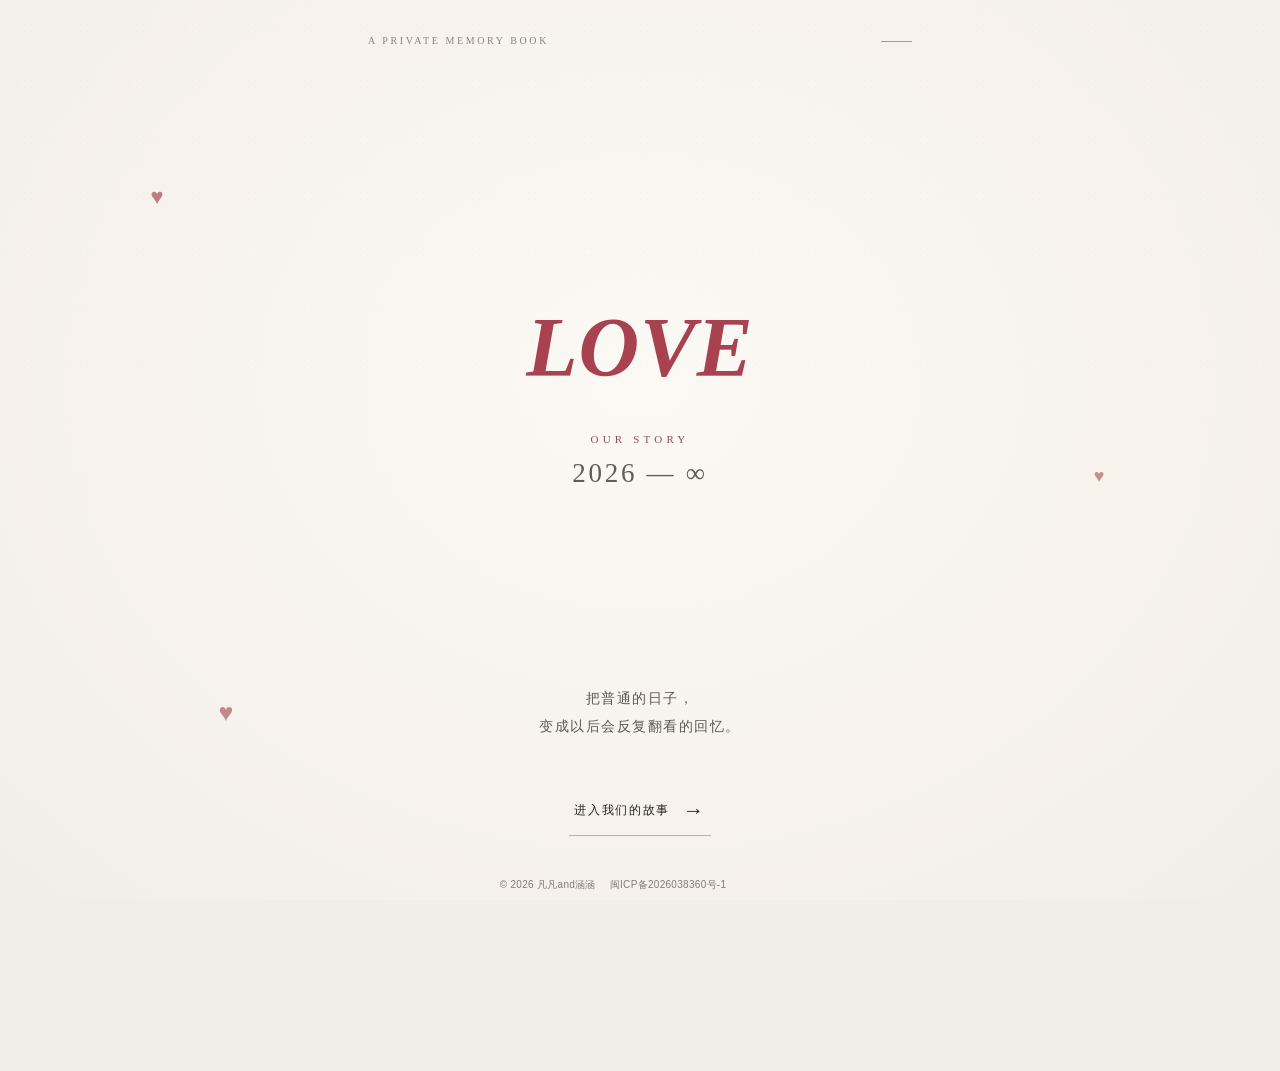
==== public/index.html @ 8b690d20 "fix: keep mobile book ICP footer in document flow" ====
<!doctype html>
<html lang="zh-CN">
<head>
  <!-- Inspired by the MIT-licensed Photo Ring collection: https://github.com/HaichaoLihc/create-photo-flipbook-ui -->
  <meta charset="utf-8">
  <meta name="viewport" content="width=device-width, initial-scale=1, viewport-fit=cover">
  <meta name="theme-color" content="#f1eee8">
  <meta name="description" content="凡凡and涵涵 · 从 2026 延续的照片记忆">
  <title>凡凡and涵涵</title>
  <script>
    try{if(new URLSearchParams(location.search).get('bookPreview')!=='1')document.documentElement.classList.add('story-cover-open')}
    catch{document.documentElement.classList.add('story-cover-open')}
  </script>
  <style>
    :root{
      --paper:#f1eee8;
      --paper-soft:#f8f5ef;
      --ink:#252421;
      --ink-soft:#4b4945;
      --muted:#817d76;
      --line:rgba(56,51,46,.16);
      --rose:#a9626b;
      --rose-deep:#8e4f58;
      --ease:cubic-bezier(.22,.61,.36,1);
      font-family:"PingFang SC","Microsoft YaHei","Noto Sans CJK SC",Arial,sans-serif;
      color:var(--ink);
      background:var(--paper);
      font-synthesis:none;
    }
    *{box-sizing:border-box}
    [hidden]{display:none!important}
    html,body{width:100%;height:100%;margin:0}
    body{overflow:hidden;background:var(--paper)}
    body.book-mode{overflow-x:hidden;overflow-y:auto}
    button{font:inherit;cursor:pointer;-webkit-tap-highlight-color:transparent}
    button:focus-visible,.stage:focus-visible{outline:2px solid var(--rose);outline-offset:3px}
    .site-shell{opacity:1;transition:opacity 500ms var(--ease)}
    .story-cover-open .site-shell{opacity:0;pointer-events:none}
    .intro-cover{position:fixed;inset:0;z-index:150;overflow:auto;overflow-x:hidden;background:radial-gradient(ellipse at 50% 42%,#fbf9f4 0,#f7f3ec 55%,var(--paper) 100%);opacity:0;visibility:hidden;pointer-events:none;transform:translateY(-10px);transition:opacity 500ms var(--ease),transform 500ms var(--ease),visibility 500ms var(--ease)}
    .intro-cover::before{content:"";position:absolute;inset:0;pointer-events:none;opacity:.11;background-image:radial-gradient(#70675d .4px,transparent .6px);background-size:7px 7px;mask-image:linear-gradient(180deg,#0006,transparent 85%)}
    .story-cover-open .intro-cover{opacity:1;visibility:visible;pointer-events:auto;transform:translateY(0)}
    .intro-hearts{position:absolute;inset:0;z-index:0;pointer-events:none}
    .intro-heart{position:absolute;color:#a94e59;font:22px/1 Georgia,"Times New Roman",serif;opacity:.72;animation:introHeartFloat 8s ease-in-out infinite alternate}
    .intro-heart:nth-child(2){font-size:18px;opacity:.6;animation-duration:9.5s;animation-delay:-2s}
    .intro-heart:nth-child(3){font-size:25px;opacity:.65;animation-duration:7.5s;animation-delay:-4s}
    @keyframes introHeartFloat{from{transform:translate3d(0,2px,0) rotate(-5deg)}to{transform:translate3d(3px,-6px,0) rotate(4deg)}}
    .intro-inner{position:relative;z-index:1;display:grid;grid-template-rows:auto minmax(0,1fr) auto;gap:20px;width:min(100%,660px);min-height:100%;margin:auto;padding:max(34px,env(safe-area-inset-top)) clamp(28px,6vw,58px) max(35px,env(safe-area-inset-bottom))}
    .intro-kicker{display:flex;align-items:center;justify-content:space-between;gap:20px;color:#8b847a;font:10px/1.4 Georgia,"Times New Roman",serif;letter-spacing:.26em;white-space:nowrap}
    .intro-kicker::after{content:"";width:31px;height:1px;background:var(--rose);opacity:.72}
    .intro-main{align-self:center;text-align:center;transform:translateY(3vh)}
    .intro-love{margin:0;color:#a84250;font-family:"Segoe Script","Lucida Handwriting","Brush Script MT",cursive;font-size:clamp(56px,11vw,84px);font-style:italic;font-weight:600;letter-spacing:.01em;line-height:1.3;white-space:nowrap}
    .intro-story{margin:29px 0 0;color:var(--rose-deep);font:400 11px/1.5 Georgia,"Times New Roman",serif;letter-spacing:.38em}
    .intro-years{margin:8px 0 0;color:#625d57;font:400 clamp(21px,5vw,27px)/1.4 Georgia,"Times New Roman",serif;letter-spacing:.1em}
    .intro-bottom{display:flex;flex-direction:column;align-items:center;text-align:center}
    .intro-quote{margin:0;color:#5e5953;font-size:clamp(12px,3.2vw,14px);font-weight:400;line-height:2.05;letter-spacing:.11em}
    .intro-enter{display:inline-flex;align-items:center;justify-content:center;gap:13px;min-height:50px;margin-top:clamp(26px,5vh,48px);padding:8px 5px;border:0;border-bottom:1px solid rgba(84,77,70,.38);border-radius:0;background:transparent;color:var(--ink);font-size:12px;font-weight:500;letter-spacing:.14em;transition:color 260ms var(--ease),border-color 260ms var(--ease),opacity 260ms var(--ease)}
    .intro-enter:hover{color:var(--rose-deep);border-color:var(--rose)}
    .intro-enter:active{opacity:.65}
    .intro-enter .arrow{font:21px/1 Georgia,"Times New Roman",serif;transition:transform 260ms var(--ease)}
    .intro-enter:hover .arrow{transform:translateX(4px)}
    .story-cover-open .intro-kicker{animation:introReveal 450ms var(--ease) 80ms both}
    .story-cover-open .intro-love{animation:introReveal 450ms var(--ease) 150ms both}
    .story-cover-open .intro-story{animation:introReveal 450ms var(--ease) 300ms both}
    .story-cover-open .intro-years{animation:introReveal 450ms var(--ease) 450ms both}
    .story-cover-open .intro-quote{animation:introReveal 450ms var(--ease) 600ms both}
    .story-cover-open .intro-enter{animation:introReveal 450ms var(--ease) 750ms both}
    @keyframes introReveal{from{opacity:0;transform:translateY(8px)}to{opacity:1;transform:translateY(0)}}
    .stage{position:fixed;inset:0;overflow:hidden;touch-action:none;cursor:grab;user-select:none;background:radial-gradient(circle at 50% 43%,#faf8f3 0,#f4f1eb 34%,var(--paper) 72%)}
    .stage.dragging{cursor:grabbing}
    .grain{position:absolute;inset:0;pointer-events:none;opacity:.12;background-image:radial-gradient(#56514a .45px,transparent .65px);background-size:7px 7px;mask-image:linear-gradient(#0007,transparent 72%)}
    .orbit-line{position:absolute;left:50%;top:49%;width:min(69vw,940px);height:min(55vh,560px);border:1px solid rgba(105,99,91,.22);border-radius:50%;transform:translate(-50%,-50%);opacity:.72;pointer-events:none;transition:opacity 360ms var(--ease),transform 420ms var(--ease)}
    .orbit-line::after{content:"";position:absolute;inset:10px;border:1px solid rgba(105,99,91,.07);border-radius:inherit}
    .stage[data-view="gallery"] .orbit-line,.stage[data-view="book"] .orbit-line{opacity:0;transform:translate(-50%,-50%) scale(.94)}
    .stage[data-view="atlas"] .orbit-line{width:min(72vw,980px);height:min(49vh,500px);opacity:.46;border-color:rgba(142,79,88,.2);transform:translate(-50%,-50%) perspective(900px) rotateX(58deg) scale(.98)}
    .stage[data-view="atlas"] .orbit-line::before{content:"";position:absolute;inset:18%;border:1px solid rgba(105,99,91,.11);border-radius:inherit}
    .stage[data-view="atlas"] .orbit-line::after{inset:-11%;border-color:rgba(105,99,91,.09)}
    .center{position:absolute;left:50%;top:48.5%;transform:translate(-50%,-50%);text-align:center;pointer-events:none;z-index:2000;min-width:230px}
    .love-mark{display:block;margin:0 0 8px;color:var(--rose);font-family:Georgia,"Times New Roman",serif;font-size:clamp(10px,1vw,13px);font-weight:600;letter-spacing:.29em;line-height:1.2;white-space:nowrap;text-transform:uppercase}
    .love-mark span{font-size:.84em;vertical-align:.08em}
    .year-switch{display:flex;align-items:center;justify-content:center;gap:clamp(4px,1vw,13px);pointer-events:auto}
    .year{border:0;background:transparent;color:var(--ink);font-family:Georgia,"Times New Roman",serif;font-size:clamp(70px,8.2vw,118px);font-weight:400;line-height:.9;letter-spacing:-.065em;padding:3px 7px 7px;text-shadow:0 1px 0 #fff8;transition:color 300ms var(--ease),transform 300ms var(--ease),opacity 300ms var(--ease)}
    .year:hover{color:var(--rose-deep)}
    .year.is-changing{animation:yearShift 360ms var(--ease)}
    .year-arrow{display:grid;place-items:center;width:42px;height:42px;border:0;border-radius:50%;background:transparent;color:#8d8982;font:38px/1 Georgia,"Times New Roman",serif;padding:0 0 5px;transition:color 240ms var(--ease),background 240ms var(--ease),transform 240ms var(--ease)}
    .year-arrow:hover{color:var(--rose-deep);background:rgba(169,98,107,.08);transform:scale(1.05)}
    .center .sub{display:block;margin-top:9px;font-size:10px;font-weight:500;letter-spacing:.14em;color:var(--muted);text-transform:lowercase}
    .card{position:absolute;left:50%;top:50%;width:160px;height:210px;margin:0;visibility:hidden;will-change:transform,opacity;transform-origin:center;backface-visibility:hidden;cursor:zoom-in;transition:opacity 280ms var(--ease)}
    .card-inner{position:relative;display:block;width:100%;height:100%;transform-origin:center;animation:photoFloat var(--float-duration,8s) ease-in-out var(--float-delay,0s) infinite alternate}
    .card-comment-count{position:absolute;right:5px;bottom:5px;border:1px solid #ffffffad;border-radius:99px;padding:4px 7px;background:#fffcf4e8;color:#77565c;font:10px Georgia,serif;letter-spacing:.03em;box-shadow:0 2px 8px #33282018;pointer-events:none}
    .card-inner::before{content:"";position:absolute;inset:3px;background:#fcfaf6;box-shadow:0 10px 30px rgba(49,43,37,.10);transform:translate(3px,-3px) rotate(.8deg)}
    .card img{position:relative;z-index:1;display:block;width:100%;height:100%;object-fit:cover;border:6px solid #fbfaf7;background:#dedbd5;box-shadow:0 9px 25px rgba(48,43,38,.14);pointer-events:none}
    .stage[data-view="book"]{position:relative;inset:auto;height:100dvh;min-height:460px;touch-action:pan-y;cursor:default;background:radial-gradient(ellipse at 50% 48%,#fffdfa 0,#f7f3ed 52%,var(--paper) 100%)}
    .stage[data-view="book"] #cards{display:none}
    .stage[data-view="book"] .center{display:none}
    .book-reader{position:absolute;left:50%;top:53%;z-index:8;display:flex;flex-direction:column;align-items:center;gap:12px;width:min(86vw,960px,calc((100dvh - clamp(290px,36.5vh,330px))*1.52));max-width:calc(100vw - 28px);transform:translate(-50%,-50%);pointer-events:auto}
    .book-object{position:relative;width:100%;aspect-ratio:1.52;perspective:1600px;transform-style:preserve-3d;touch-action:none;cursor:grab;filter:drop-shadow(0 18px 28px rgba(58,48,39,.10))}
    .book-object.dragging{cursor:grabbing}
    .book-object::before{content:"";position:absolute;inset:6px -4px -4px;background:#e9e3d9;border:1px solid #e2dbd1;border-radius:3px;transform:translateY(4px);z-index:-1}
    .book-page{position:absolute;top:0;width:50%;height:100%;display:flex;flex-direction:column;overflow:hidden;background:#fffcf7;border:1px solid #ebe6de;backface-visibility:hidden;-webkit-backface-visibility:hidden}
    .book-page.left{left:0;border-radius:3px 0 0 3px;background:linear-gradient(90deg,#f6f0e7 0,#fffdf8 11%,#fffdf8 87%,#e8e0d6 100%)}
    .book-page.right{right:0;border-radius:0 3px 3px 0;background:linear-gradient(90deg,#e8e0d6 0,#fffdf8 13%,#fffdf8 89%,#f6f0e7 100%)}
    .book-object::after{content:"";position:absolute;left:calc(50% - 2px);top:0;bottom:0;width:4px;z-index:5;background:linear-gradient(90deg,#92887922,#fff9,#665d531c);pointer-events:none}
    .book-photo-frame{display:grid;place-items:center;flex:1;min-height:0;margin:clamp(12px,1.8vw,24px) clamp(11px,1.7vw,24px) clamp(8px,1.2vw,15px);padding:clamp(5px,.7vw,9px);background:#fff;box-shadow:0 5px 18px rgba(50,42,34,.07);overflow:hidden}
    .book-photo-frame img{display:block;width:100%;height:100%;object-fit:contain;background:#ece8e1;pointer-events:none}
    .book-layout-grid{display:grid;flex:1;min-height:0;gap:clamp(4px,.75vw,10px);margin:clamp(12px,1.8vw,24px) clamp(11px,1.7vw,24px) clamp(8px,1.2vw,15px)}
    .book-layout-slot{position:relative;display:grid;place-items:center;min-width:0;min-height:0;overflow:hidden;background:transparent}
    .book-layout-slot img{position:absolute;inset:0;display:block;width:100%;height:100%;object-fit:contain;pointer-events:none}
    .book-layout-grid[data-layout="single"] img{object-fit:contain}
    .book-layout-slot.missing{background:#f7f3ed;color:#a1988f;font-size:clamp(8px,.8vw,11px);text-align:center}
    .book-note{grid-area:var(--note-area);display:flex;flex-direction:column;justify-content:center;align-items:center;min-width:0;overflow:hidden;padding:clamp(12px,2vw,32px);color:#544b47;text-align:center;font-family:"KaiTi","STKaiti","Songti SC",Georgia,serif}
    .book-note::before{content:"♡";display:block;margin-bottom:clamp(5px,.8vw,12px);color:#a88084;font:clamp(11px,1vw,15px) Georgia,serif;opacity:.65}
    .book-note time{display:block;color:#9c8e86;font:clamp(9px,.72vw,11px) Georgia,serif;letter-spacing:.18em}.book-note p{max-width:24em;margin:clamp(8px,1.2vw,17px) 0;overflow-wrap:anywhere;white-space:pre-wrap;font-size:clamp(12px,1.22vw,19px);font-weight:400;letter-spacing:.045em;line-height:1.95}.book-note small{align-self:flex-end;margin-right:clamp(2px,.7vw,9px);color:#895f65;font:clamp(10px,.92vw,14px) "KaiTi","STKaiti","Songti SC",Georgia,serif;letter-spacing:.08em}
    .book-note.inline{flex:none;max-height:27%;padding:3px 17px 7px}.book-note.inline::before{display:none}.book-note.inline p{margin:3px 0;font-size:clamp(9px,.82vw,13px);line-height:1.4}.book-note.inline small{font-size:10px}
    @media(max-width:600px){.book-note{padding:2px 4px}.book-note::before{margin-bottom:2px;font-size:9px}.book-note p{margin:3px 0;font-size:clamp(9px,2.2vw,12px);line-height:1.45}.book-note small,.book-note time{font-size:8px}}
    .book-page-foot{display:flex;align-items:center;justify-content:space-between;gap:8px;padding:0 clamp(11px,1.7vw,24px) clamp(10px,1.3vw,17px);color:#827a70;font-size:clamp(8px,.72vw,10px);letter-spacing:.04em}
    .book-page-foot span:first-child{min-width:0;overflow:hidden;white-space:nowrap;text-overflow:ellipsis}
    .book-page-foot span:last-child{font-family:Georgia,"Times New Roman",serif;letter-spacing:.12em}
    .book-cover{display:flex;flex:1;flex-direction:column;align-items:center;justify-content:center;gap:12px;color:var(--ink-soft);text-align:center}
    .book-cover .heart{color:var(--rose);font-size:18px}
    .book-cover strong{font-family:Georgia,"Songti SC","SimSun",serif;font-size:clamp(18px,2.2vw,31px);font-weight:400;letter-spacing:.08em}
    .book-cover small{color:#958c82;font-family:Georgia,"Times New Roman",serif;font-size:clamp(10px,1vw,13px);letter-spacing:.16em}
    .book-leaf{position:absolute;top:0;left:50%;width:50%;height:100%;z-index:7;transform-style:preserve-3d;pointer-events:none}
    .book-strip{position:absolute;top:0;height:100%;transform-origin:left center;transform-style:preserve-3d;backface-visibility:hidden;will-change:transform}
    .book-strip-face{position:absolute;inset:0;overflow:hidden;background:#fffcf7;backface-visibility:hidden;-webkit-backface-visibility:hidden}
    .book-strip-face.back{transform:rotateY(180deg)}
    .book-strip-face::after{content:"";position:absolute;inset:0;background:#4a382c;opacity:var(--strip-shade,0);pointer-events:none}
    .book-strip-content{position:absolute;top:0;height:100%;display:flex;flex-direction:column;background:#fffcf7}
    .book-object.turn-next .book-page.right::after,.book-object.turn-prev .book-page.left::after{content:"";position:absolute;inset:0;pointer-events:none;opacity:var(--page-shadow,0);background:linear-gradient(90deg,rgba(39,29,22,.26),transparent 55%,rgba(39,29,22,.08))}
    .book-object.edge-next .book-page.right{transform-origin:left center;transform:rotateY(-3deg);box-shadow:5px 7px 15px rgba(60,50,42,.1)}
    .book-object.edge-prev .book-page.left{transform-origin:right center;transform:rotateY(3deg);box-shadow:-5px 7px 15px rgba(60,50,42,.1)}
    .book-page{transition:transform 260ms var(--ease),box-shadow 260ms var(--ease)}
    .book-controls{display:flex;align-items:center;justify-content:center;gap:clamp(20px,3vw,38px);color:#77716a;font:12px/1 Georgia,"Times New Roman",serif;letter-spacing:.12em;white-space:nowrap}
    .book-controls button{display:grid;place-items:center;width:38px;height:38px;border:0;border-radius:50%;background:transparent;color:#6c6760;font:28px/1 Georgia,serif;padding-bottom:3px;transition:background 240ms var(--ease),color 240ms var(--ease)}
    .book-controls button:hover{background:#ffffff9c;color:var(--rose-deep)}
    .book-controls button:disabled{opacity:.35;cursor:default}
    .book-years{display:flex;align-items:center;justify-content:center;gap:27px;margin-top:2px}
    .book-year{min-width:54px;min-height:28px;padding:2px 0;border:0;border-bottom:1px solid transparent;background:transparent;color:#a8a198;font:12px/1 Georgia,"Times New Roman",serif;letter-spacing:.15em;transition:color 260ms var(--ease),border-color 260ms var(--ease)}
    .book-year:hover{color:var(--rose-deep)}
    .book-year[aria-pressed="true"]{color:var(--ink-soft);border-bottom-color:#9b746d}
    .topbar,.bottombar{position:fixed;left:0;right:0;z-index:30;pointer-events:none}
    .topbar>* ,.bottombar>*{pointer-events:auto}
    .topbar{top:0;display:grid;grid-template-columns:minmax(190px,1fr) auto minmax(70px,1fr);align-items:center;gap:16px;padding:18px clamp(20px,3vw,42px);background:linear-gradient(180deg,rgba(241,238,232,.98) 0,rgba(241,238,232,.78) 64%,transparent 100%)}
    .brand{border:0;background:transparent;color:inherit;text-align:left;padding:0;font-family:Georgia,"Songti SC","SimSun",serif;font-size:clamp(20px,2vw,28px);font-weight:400;letter-spacing:.055em;line-height:1;white-space:nowrap;transition:color 260ms var(--ease)}
    .brand:hover{color:var(--rose-deep)}
    .brand .amp{color:var(--rose);font-style:italic;margin:0 .12em}
    .brand small{display:block;margin-top:8px;color:var(--muted);font-family:"PingFang SC","Microsoft YaHei",sans-serif;font-size:9px;font-weight:500;letter-spacing:.32em}
    .tools,.views{display:flex;align-items:center;gap:7px}
    .tools{justify-content:flex-end}
    .views{justify-content:center;gap:2px;padding:3px;border-radius:999px;background:rgba(91,84,77,.075)}
    .views .pill{border:0;background:transparent;box-shadow:none;color:#746e67;height:29px;padding:0 17px}
    .views .pill:hover{border:0;background:rgba(255,255,255,.45);color:var(--ink-soft)}
    .views .pill[aria-pressed="true"]{border:0;background:rgba(255,255,255,.86);color:#45413e;box-shadow:0 1px 4px rgba(58,48,39,.07)}
    .pill{height:34px;border:1px solid rgba(70,65,59,.17);border-radius:999px;background:rgba(255,255,255,.28);color:#69655f;padding:0 15px;font-size:11px;font-weight:500;letter-spacing:.08em;white-space:nowrap;transition:color 260ms var(--ease),background 260ms var(--ease),border-color 260ms var(--ease),transform 260ms var(--ease),box-shadow 260ms var(--ease)}
    .pill:hover{border-color:rgba(70,65,59,.34);color:var(--ink);background:rgba(255,255,255,.5)}
    .pill[aria-pressed="true"],.pill.primary{border-color:#55514d;background:#55514d;color:#faf8f3;box-shadow:0 5px 16px rgba(46,42,38,.11)}
    .pill:active{transform:scale(.97)}
    label.pill{display:inline-flex;align-items:center;justify-content:center;cursor:pointer}
    .bottombar{bottom:0;display:grid;grid-template-columns:minmax(0,1fr) auto auto;align-items:end;gap:clamp(18px,4vw,64px);padding:17px clamp(20px,3vw,42px) 22px;background:linear-gradient(0deg,rgba(241,238,232,.99) 0,rgba(241,238,232,.93) 72%,rgba(241,238,232,0) 100%)}
    .stage[data-view="book"] ~ .topbar .brand{font-size:clamp(18px,1.7vw,23px);letter-spacing:.08em;color:#4f4b46}
    .stage[data-view="book"] ~ .topbar .brand small{display:none}
    .stage[data-view="book"] ~ .bottombar{position:relative;left:auto;right:auto;bottom:auto;z-index:1;min-height:170px;padding-top:54px;padding-bottom:max(42px,env(safe-area-inset-bottom));background:var(--paper)}
    .bottombar::before{content:"";position:absolute;left:clamp(20px,3vw,42px);right:clamp(20px,3vw,42px);top:7px;height:1px;background:linear-gradient(90deg,var(--rose) 0 34px,var(--line) 34px 100%)}
    .meta{display:flex;min-width:0;flex-direction:column;gap:5px;max-width:min(46vw,560px)}
    .eyebrow{font-size:9px;font-weight:600;letter-spacing:.22em;text-transform:uppercase;color:var(--rose-deep)}
    .title{font-family:Georgia,"Songti SC","SimSun",serif;font-size:clamp(18px,2.1vw,28px);font-weight:400;line-height:1.15;white-space:nowrap;overflow:hidden;text-overflow:ellipsis}
    .detail{font-size:11px;letter-spacing:.04em;color:var(--muted);white-space:nowrap;overflow:hidden;text-overflow:ellipsis}
    .story-nav{display:flex;align-items:center;gap:10px;align-self:center;color:var(--muted);font-family:Georgia,"Times New Roman",serif;font-size:11px;letter-spacing:.08em}
    .story-nav button{display:grid;place-items:center;width:30px;height:30px;border:1px solid var(--line);border-radius:50%;background:rgba(255,255,255,.3);color:var(--ink-soft);font:22px/1 Georgia,serif;padding:0 0 3px;transition:all 240ms var(--ease)}
    .story-nav button:hover{border-color:var(--rose);color:var(--rose-deep);background:#fff9}
    .story-nav .neighbor{min-width:28px;color:#aaa59e;text-align:center}
    .story-nav .current{min-width:34px;color:var(--ink);font-size:14px;text-align:center}
    .counter{align-self:center;font-family:Georgia,"Times New Roman",serif;font-size:14px;letter-spacing:.14em;white-space:nowrap;color:var(--ink-soft)}
    .empty{position:absolute;inset:0;z-index:3;display:grid;place-items:center;pointer-events:none}
    .empty-panel{max-width:360px;text-align:center;padding:22px;background:transparent;transform:translateY(112px)}
    .empty-panel h2{display:none;font:400 28px Georgia,"Songti SC",serif}
    .empty-panel p{font-size:13px;line-height:1.8;color:var(--muted)}
    .empty-panel .pill{pointer-events:auto}
    .lightbox{position:fixed;inset:0;z-index:100;display:flex;visibility:hidden;opacity:0;align-items:center;justify-content:center;flex-direction:column;gap:13px;background:rgba(24,23,22,.88);color:#f7f4ee;padding:58px 76px 28px;pointer-events:none;touch-action:pan-y;transition:opacity 340ms var(--ease),visibility 340ms var(--ease)}
    .lightbox.open{visibility:visible;opacity:1;pointer-events:auto}
    .lightbox img{max-width:min(91vw,1500px);max-height:calc(100vh - 150px);object-fit:contain;box-shadow:0 22px 70px rgba(0,0,0,.35);opacity:0;transform:scale(.965);transition:transform 380ms var(--ease),opacity 320ms var(--ease);user-select:none;-webkit-user-drag:none}
    .lightbox.open img{opacity:1;transform:scale(1)}
    .lightbox p{margin:0;max-width:80vw;font-size:11px;letter-spacing:.08em;text-align:center;color:#e2ddd4}
    .comment-open{border:1px solid #fff9;border-radius:999px;padding:8px 15px;background:#fffcf11c;color:#fff;font-size:12px;letter-spacing:.04em;transition:background .2s var(--ease),border-color .2s var(--ease),color .2s var(--ease)}.comment-open:hover{border-color:#fff;background:#fffcf1;color:#654b50}
    .comment-drawer{position:fixed;inset:0;z-index:180;display:flex;justify-content:flex-end;background:#201b1a91;animation:comment-scrim-in .24s var(--ease)}
    .comment-panel{display:flex;flex-direction:column;width:min(430px,100%);height:100%;padding:27px 26px 22px;background:linear-gradient(145deg,#fcf8f3,#f8f2eb);color:#514944;box-shadow:-18px 0 50px #211a1729;animation:comment-panel-in .3s var(--ease)}
    .comment-head{display:flex;align-items:flex-start;justify-content:space-between;gap:12px;padding-bottom:17px;border-bottom:1px solid #d9c9bf99}.comment-head h2{margin:0;color:#56484a;font:400 25px Georgia,"Songti SC",serif;letter-spacing:.06em}.comment-kicker{display:block;margin:9px 0 0;color:#a18e86;font-size:11px;letter-spacing:.08em}.comment-head p{margin:7px 0 0;color:#796e68;font-size:12px}.comment-head button{width:32px;height:32px;border:0;border-radius:50%;background:#f2e9e3;color:#806a68;font-size:23px;line-height:1;transition:background .2s var(--ease),color .2s var(--ease)}.comment-head button:hover{background:#e8d9d3;color:var(--rose-deep)}
    .comment-list{flex:1;min-height:0;overflow:auto;margin:9px 0 14px;padding:0 4px;color:#8b7d76;font-size:13px;line-height:1.8}.comment-item{padding:19px 2px 18px;border-bottom:1px solid #dfd2c99e}.comment-item strong{color:#815a61;font-size:13px;font-weight:600}.comment-item time{float:right;color:#a4978f;font:10px Georgia,serif;letter-spacing:.06em}.comment-item p{margin:10px 0 0;color:#544b47;font-size:13px;line-height:1.85;white-space:pre-wrap;overflow-wrap:anywhere}
    .comment-review-status{display:block;margin-top:8px;color:#987b80;font-size:11px;letter-spacing:.03em}
    .comment-form{display:grid;gap:10px;border-top:1px solid #d9c9bf99;padding-top:17px}.comment-form input,.comment-form textarea{width:100%;border:1px solid #d9cbc2;border-radius:12px;padding:11px 13px;background:#fffcf8;color:#514944;font:13px "PingFang SC","Microsoft YaHei",sans-serif;transition:border-color .2s var(--ease),box-shadow .2s var(--ease),background .2s var(--ease)}.comment-form :is(input,textarea)::placeholder{color:#a69a93}.comment-form :is(input,textarea):focus{outline:none;border-color:#ae858a;box-shadow:0 0 0 3px #a9626b16;background:#fffdfa}.comment-form textarea{min-height:92px;resize:vertical}.comment-form button{justify-self:end;border:1px solid #965462;border-radius:999px;background:#965462;color:#fff;padding:10px 22px;transition:background .2s var(--ease),border-color .2s var(--ease),transform .2s var(--ease)}.comment-form button:not(:disabled):hover{background:#7f4652;border-color:#7f4652;transform:translateY(-1px)}.comment-form button:disabled{opacity:.55}.comment-message{min-height:17px;color:#965462;font-size:11px}
    @keyframes comment-scrim-in{from{opacity:0}to{opacity:1}}@keyframes comment-panel-in{from{opacity:.5;transform:translateX(16px)}to{opacity:1;transform:translateX(0)}}
    @media(max-width:600px){.comment-drawer{align-items:flex-end}.comment-panel{width:100%;height:min(82dvh,760px);border-radius:22px 22px 0 0;padding:20px 18px max(18px,env(safe-area-inset-bottom));animation-name:comment-sheet-in}.comment-head h2{font-size:22px}.comment-list{margin-block:7px 10px}.comment-form textarea{min-height:76px}@keyframes comment-sheet-in{from{opacity:.5;transform:translateY(18px)}to{opacity:1;transform:translateY(0)}}}
    @media(prefers-reduced-motion:reduce){.comment-drawer,.comment-panel{animation:none!important}.comment-open,.comment-head button,.comment-form button{transition:none!important}}
    .close,.lightbox-nav{position:absolute;display:grid;place-items:center;border:1px solid rgba(255,255,255,.3);border-radius:50%;background:rgba(37,36,33,.48);color:#fff;transition:background 240ms var(--ease),color 240ms var(--ease),transform 240ms var(--ease)}
    .close{right:24px;top:20px;width:40px;height:40px;font-size:21px}
    .lightbox-nav{top:50%;width:50px;height:50px;transform:translateY(-50%);font:34px/1 Georgia,serif;padding-bottom:5px}
    .lightbox-nav:hover,.close:hover{background:#f5f1e9;color:#292724}
    .lightbox-nav.prev{left:20px}.lightbox-nav.next{right:20px}
    .delete-photo{border:1px solid #ffffff66;border-radius:999px;padding:9px 18px;background:transparent;color:#fff;font-size:12px}
    .delete-photo:hover{background:#fff;color:#292724}
    .file-input{position:absolute;width:1px;height:1px;padding:0;border:0;opacity:0;clip-path:inset(50%);overflow:hidden}
    .import-status{position:fixed;left:50%;bottom:96px;z-index:40;transform:translateX(-50%);max-width:calc(100vw - 30px);padding:10px 17px;border-radius:20px;background:#4d4945;color:#f8f5ef;font-size:12px;text-align:center;box-shadow:0 8px 25px #0002}
    .import-status button{margin-left:12px;border:0;border-bottom:1px solid currentColor;background:transparent;color:#fff;padding:2px 0}
    @keyframes photoFloat{0%{transform:translate3d(0,-2px,0) rotate(-.45deg)}50%{transform:translate3d(0,1px,0) rotate(.15deg)}100%{transform:translate3d(0,3px,0) rotate(.55deg)}}
    @keyframes yearShift{0%{opacity:1;transform:translateY(0)}45%{opacity:.15;transform:translateY(-7px)}46%{transform:translateY(7px)}100%{opacity:1;transform:translateY(0)}}
    @media(max-width:760px){
      .topbar{grid-template-columns:1fr auto;align-items:start;gap:10px 12px;padding:14px 14px 0;background:linear-gradient(180deg,rgba(241,238,232,.99) 0,rgba(241,238,232,.86) 74%,transparent 100%)}
      .brand{font-size:19px;padding:2px 0 0 2px}.brand small{margin-top:6px;font-size:8px}
      .tools{grid-column:2;grid-row:1}.tools .pill{height:31px;padding:0 11px}
      .views{grid-column:1/-1;width:100%;overflow:hidden}
      .views .pill{min-width:0;flex:1;height:32px;padding:0 7px;font-size:10px}
      .center{top:49%;min-width:210px}.love-mark{font-size:9px;letter-spacing:.24em;margin-bottom:7px}.year{font-size:clamp(58px,17vw,73px)}.year-arrow{width:37px;height:37px;font-size:34px}.center .sub{margin-top:7px;font-size:9px}
      .orbit-line{top:50%;width:68vw;height:49vh;max-height:430px}
      .card{width:118px;height:155px}.card img{border-width:5px}
      .bottombar{grid-template-columns:minmax(0,1fr) auto;gap:8px 12px;padding:15px 15px max(15px,env(safe-area-inset-bottom));background:linear-gradient(0deg,rgba(241,238,232,.995) 0,rgba(241,238,232,.95) 78%,rgba(241,238,232,0) 100%)}
      .bottombar::before{left:15px;right:15px;top:5px}
      .meta{max-width:100%;gap:4px}.eyebrow{font-size:8px}.title{font-size:17px}.detail{font-size:10px}
      .story-nav{grid-column:1/-1;grid-row:2;justify-content:center;gap:8px;margin-top:2px}.story-nav button{width:27px;height:27px}.story-nav .current{font-size:13px}
      .counter{grid-column:2;grid-row:1;font-size:12px}
      .lightbox{padding:58px 12px 28px}.lightbox img{max-width:96vw;max-height:calc(100vh - 145px)}
      .lightbox-nav{top:auto;bottom:60px;width:43px;height:43px;background:rgba(37,36,33,.76)}.lightbox-nav.prev{left:18px}.lightbox-nav.next{right:18px}
      .close{right:16px;top:max(16px,env(safe-area-inset-top))}
      .import-status{bottom:126px}
      .book-reader{top:54%;width:calc(100vw - 20px);max-width:calc(100vw - 20px);gap:10px}
      .book-object{aspect-ratio:1.31}
      .book-photo-frame{margin:10px 8px 7px;padding:4px}
      .book-page-foot{padding:0 9px 9px}
      .book-controls{gap:20px;font-size:11px}
      .book-years{gap:22px}
    }
    @media(max-width:359px){.topbar{padding-left:10px;padding-right:10px}.brand{font-size:17px}.views .pill{font-size:9px;padding:0 4px}.card{width:108px;height:142px}.center{top:50%}.orbit-line{width:66vw}.title{font-size:15px}.detail{max-width:210px}}
    @media(max-width:430px){.intro-inner{padding-left:24px;padding-right:24px}.intro-love{font-size:clamp(58px,15vw,72px)}.intro-main{transform:translateY(2vh)}}
    @media(max-height:590px){.intro-inner{gap:10px;padding-top:max(19px,env(safe-area-inset-top));padding-bottom:max(19px,env(safe-area-inset-bottom))}.intro-main{transform:none}.intro-story{margin-top:17px}.intro-enter{margin-top:15px}}
    @media(min-width:761px) and (max-width:980px){.topbar{grid-template-columns:minmax(170px,1fr) auto}.tools{display:none}.card{width:145px;height:190px}}
    @media(max-height:640px){.topbar{padding-top:9px}.brand small{display:none}.center{top:48%}.bottombar{padding-bottom:10px}.story-nav{display:none}.orbit-line{height:48vh}.card{width:108px;height:142px}.book-reader{top:55.5%;width:min(calc(100vw - 22px),calc((100dvh - 290px)*1.52))}}
    @media(max-width:760px) and (max-height:640px){.book-reader{top:57.5%}}
    @media(min-width:761px){.stage[data-view="book"] .book-reader{width:min(105.3vw,1176px,calc((100dvh - clamp(290px,36.5vh,330px))*1.862));transform:translate(-50%,calc(-50% + 10px))}}
    .music-control{position:fixed;right:clamp(16px,3vw,38px);bottom:max(18px,env(safe-area-inset-bottom));z-index:160;font-family:"PingFang SC","Microsoft YaHei",sans-serif;color:#4d4140}
    .music-toggle{display:flex;align-items:center;justify-content:center;width:43px;height:43px;margin-left:auto;border:1px solid #9d697254;border-radius:50%;background:#fffcf8e8;color:#8e4f58;font-size:22px;box-shadow:0 8px 24px #3c29221c;backdrop-filter:blur(12px);cursor:pointer}
    .music-toggle:hover{background:#fff7f4}
    .music-hint{display:none;position:absolute;right:51px;top:10px;white-space:nowrap;color:#8e4f58;font-size:11px}
    .music-control.waiting .music-hint{display:block}
    .music-panel{position:absolute;right:0;bottom:calc(100% + 11px);width:min(284px,calc(100vw - 32px));padding:17px;border:1px solid #9d697238;border-radius:17px;background:#fffcf8f2;box-shadow:0 15px 44px #3023212a;backdrop-filter:blur(16px)}
    .music-panel strong{display:block;overflow:hidden;font:400 17px Georgia,"Songti SC",serif;white-space:nowrap;text-overflow:ellipsis}
    .music-panel small{display:block;margin-top:4px;color:#857a72;font-size:11px}
    .music-panel .music-status{margin:7px 0 13px;color:#9a5a64;font-size:11px}
    .music-panel .music-actions{display:flex;align-items:center;gap:10px;margin-bottom:8px}
    .music-panel button{min-width:48px;min-height:32px;border:1px solid #a36b74;border-radius:9px;background:#99515d;color:white;font-size:11px;cursor:pointer}
    .music-panel input{width:100%;accent-color:#99515d}
    .music-panel .music-clock{color:#817a73;font-size:10px;white-space:nowrap}
    .music-panel label{display:flex;align-items:center;gap:9px;margin-top:8px;color:#817a73;font-size:11px}
    .music-panel label input{flex:1}
    .story-cover-open .music-control{top:max(18px,env(safe-area-inset-top));bottom:auto}
    .story-cover-open .music-panel{top:calc(100% + 11px);bottom:auto}
    @media(max-width:600px){.music-control{right:15px;bottom:max(14px,env(safe-area-inset-bottom))}.music-panel{position:fixed;left:0;right:0;bottom:0;width:100%;padding:22px 22px max(25px,env(safe-area-inset-bottom));border-radius:21px 21px 0 0}.story-cover-open .music-panel{top:auto;bottom:0}}
    /* One shared registration footer, outside the cover's inert site shell. */
    :root{--site-footer-space:44px}
    .site-footer{position:fixed;left:15px;right:78px;bottom:max(7px,env(safe-area-inset-bottom));z-index:155;display:flex;flex-wrap:wrap;justify-content:center;align-items:center;gap:3px 14px;color:var(--muted);font-size:10px;line-height:1.6;letter-spacing:.03em;text-align:center;pointer-events:none}
    .site-footer span,.site-footer a{max-width:100%;overflow-wrap:anywhere}
    .site-footer a{color:inherit;text-decoration:none;pointer-events:auto;transition:color .2s ease}
    .site-footer a:hover,.site-footer a:focus-visible{color:var(--rose-deep);text-decoration:underline;text-underline-offset:3px}
    body:not(.book-mode) .bottombar{bottom:var(--site-footer-space)}
    .intro-inner{padding-bottom:max(64px,env(safe-area-inset-bottom))}
    .lightbox-open .site-footer{visibility:hidden}
    @media(min-width:761px){.site-footer{left:42px;right:96px}}
    @media(max-width:760px){
      html:not(.story-cover-open) body.book-mode .site-footer{position:static;inset:auto;z-index:auto;padding:18px 78px max(26px,calc(env(safe-area-inset-bottom) + 16px)) 15px}
    }
    @media(prefers-reduced-motion:reduce){.card{will-change:auto}.card-inner{animation:none!important}*{scroll-behavior:auto!important;transition-duration:.01ms!important;animation-duration:.01ms!important;animation-iteration-count:1!important}}
  </style>
</head>
<body class="book-mode">
  <section class="intro-cover" id="intro-cover" role="dialog" aria-modal="true" aria-labelledby="intro-title">
    <div class="intro-hearts" aria-hidden="true"><span class="intro-heart">♥</span><span class="intro-heart">♥</span><span class="intro-heart">♥</span></div>
    <div class="intro-inner">
      <div class="intro-kicker">A PRIVATE MEMORY BOOK</div>
      <div class="intro-main">
        <h1 class="intro-love" id="intro-title">LOVE</h1>
        <p class="intro-story">OUR STORY</p>
        <p class="intro-years">2026 — ∞</p>
      </div>
      <div class="intro-bottom">
        <p class="intro-quote">把普通的日子，<br>变成以后会反复翻看的回忆。</p>
        <button class="intro-enter" id="enter-story" type="button"><span>进入我们的故事</span><span class="arrow" aria-hidden="true">→</span></button>
      </div>
    </div>
  </section>
  <div class="site-shell" id="site-shell">
  <main class="stage" id="stage" data-view="book" tabindex="0" aria-label="凡凡和涵涵的照片，可用鼠标滚轮、拖动或方向键浏览">
    <div class="grain"></div><div class="orbit-line"></div>
    <div class="center"><span class="love-mark" aria-label="Our Story"><span aria-hidden="true">♥</span> OUR STORY <span aria-hidden="true">♥</span></span><div class="year-switch" role="group" aria-label="切换年份"><button class="year-arrow" id="prev-year" type="button" aria-label="切换年份">‹</button><button class="year" id="year" type="button" aria-label="当前 2026 年，点击切换到 2027 年">2026</button><button class="year-arrow" id="next-year" type="button" aria-label="切换年份">›</button></div><span class="sub" id="year-sub">正在载入照片</span></div>
    <div id="cards" role="list" aria-label="照片"></div>
    <section class="book-reader" id="book-reader" aria-label="书本照片浏览" hidden><div class="book-object" id="book-object"><div class="book-page left" id="book-left"></div><div class="book-page right" id="book-right"></div><div class="book-leaf" id="book-leaf" aria-hidden="true" hidden></div></div><div class="book-controls" id="book-controls"><button id="book-prev" type="button" aria-label="向前翻一页">‹</button><span id="book-count" aria-live="polite">00 / 00</span><button id="book-next" type="button" aria-label="向后翻一页">›</button></div><div class="book-years" role="group" aria-label="切换年份"><button class="book-year" type="button" data-year="2026" aria-pressed="true">2026</button><button class="book-year" type="button" data-year="2027" aria-pressed="false">2027</button></div></section>
    <div class="empty" id="empty"><div class="empty-panel"><h2>让照片围成一圈</h2><p id="empty-message">正在载入照片…</p></div></div>
  </main>
  <header class="topbar"><button class="brand" id="open-cover" type="button" aria-label="凡凡和涵涵，重新进入纪念册封面">凡凡 <span class="amp">&amp;</span> 涵涵<small>2026 — ∞</small></button><nav class="views" aria-label="照片布局"><button class="pill" data-view="book" aria-pressed="true">书本</button><button class="pill" data-view="atlas" aria-pressed="false">图集</button><button class="pill" data-view="flat" aria-pressed="false">平面</button></nav><div class="tools"><button class="pill" id="restore-photos" type="button" hidden>恢复照片</button></div></header>
  <footer class="bottombar"><div class="meta"><span class="eyebrow">MOMENT / 照片</span><span class="title" id="photo-title">和宝宝的记忆</span><span class="detail" id="photo-detail">2026 · 和宝宝的记忆</span></div><div class="story-nav" aria-label="照片切换"><button id="moment-prev" type="button" aria-label="上一张照片">‹</button><span class="neighbor" id="moment-prev-label">—</span><span class="current" id="moment-current-label">00</span><span class="neighbor" id="moment-next-label">—</span><button id="moment-next" type="button" aria-label="下一张照片">›</button></div><span class="counter" id="counter">00 / 00</span></footer>
  <input class="file-input" id="files" type="file" accept="image/*,.jpg,.jpeg,.png,.webp,.gif,.bmp,.avif,.heic,.heif" multiple><input class="file-input" id="folder" type="file" accept="image/*,.heic,.heif" multiple webkitdirectory>
  <div class="import-status" id="import-status" role="status" aria-live="polite" hidden><span id="status-text"></span><button id="undo-delete" type="button" hidden>撤销</button></div>
  <div class="lightbox" id="lightbox" role="dialog" aria-modal="true" aria-hidden="true" aria-label="照片预览"><button class="close" id="close" type="button" aria-label="关闭预览">×</button><button class="lightbox-nav prev" id="lightbox-prev" type="button" aria-label="上一张照片">‹</button><img id="large" alt="" draggable="false"><button class="lightbox-nav next" id="lightbox-next" type="button" aria-label="下一张照片">›</button><p id="large-title" aria-live="polite"></p><button class="comment-open" id="comment-open" type="button">💬 0</button><button class="delete-photo" id="delete-photo" type="button" hidden>从年轮移除</button></div>
  <aside class="comment-drawer" id="comment-drawer" role="dialog" aria-modal="true" aria-label="照片留言" hidden><div class="comment-panel"><div class="comment-head"><div><h2>照片留言</h2><span class="comment-kicker">给这一刻留下一句话</span><p id="comment-photo-title"></p></div><button id="comment-close" type="button" aria-label="关闭留言">×</button></div><div class="comment-list" id="comment-list" aria-live="polite"></div><button id="comment-more" type="button" hidden>查看更多留言</button><form class="comment-form" id="comment-form"><input id="comment-nickname" maxlength="20" placeholder="昵称（选填）" aria-label="昵称"><textarea id="comment-content" maxlength="300" placeholder="把这一刻的感受写下来……" aria-label="留言内容" required></textarea><span class="comment-message" id="comment-message" role="status"></span><button id="comment-submit" type="submit">留下这句话</button></form></div></aside>
  </div>
  <footer class="site-footer" aria-label="网站备案信息">
    <span>© 2026 凡凡and涵涵</span>
    <a href="https://beian.miit.gov.cn/" target="_blank" rel="noopener noreferrer">闽ICP备2026038360号-1</a>
  </footer>
  <audio id="global-music-audio" preload="none"></audio>
  <div class="music-control" id="music-control" hidden>
    <span class="music-hint" id="music-hint">点击开启音乐</span>
    <button class="music-toggle" id="music-toggle" type="button" aria-label="展开背景音乐控制" aria-expanded="false" aria-controls="music-panel">♫</button>
    <div class="music-panel" id="music-panel" hidden>
      <strong id="music-title"></strong><small id="music-artist"></small><p class="music-status" id="music-status" role="status"></p>
      <div class="music-actions"><button id="music-play" type="button">播放</button><span class="music-clock" id="music-clock">00:00 / 00:00</span></div>
      <input id="music-progress" type="range" min="0" max="0" step="1" value="0" aria-label="音乐播放进度">
      <label for="music-volume">音量 <input id="music-volume" type="range" min="0" max="100" step="1" value="30" aria-label="音乐音量"></label>
    </div>
  </div>
  <script src="book-layouts.js?v=note-stack-20260926"></script>
  <script src="/music-player.js?v=2"></script>
  <script>
  (()=>{
    const $=s=>document.querySelector(s), stage=$('#stage'), list=$('#cards'), empty=$('#empty');
    const introCover=$('#intro-cover'),siteShell=$('#site-shell'),enterStoryButton=$('#enter-story'),openCoverButton=$('#open-cover');
    const coverOpen=document.documentElement.classList.contains('story-cover-open');
    function placeIntroHearts(){const zones=[[[9,19],[16,25]],[[78,89],[42,56]],[[8,18],[70,80]]];document.querySelectorAll('.intro-heart').forEach((heart,i)=>{const [[minX,maxX],[minY,maxY]]=zones[i];heart.style.left=`${minX+Math.random()*(maxX-minX)}%`;heart.style.top=`${minY+Math.random()*(maxY-minY)}%`})}
    placeIntroHearts();
    siteShell.inert=coverOpen;introCover.inert=!coverOpen;introCover.setAttribute('aria-hidden',String(!coverOpen));
    function showCover(){
      if(document.documentElement.classList.contains('story-cover-open'))return;
      placeIntroHearts();
      siteShell.inert=true;
      introCover.inert=false;introCover.setAttribute('aria-hidden','false');
      document.documentElement.classList.add('story-cover-open');
      setTimeout(()=>{if(document.documentElement.classList.contains('story-cover-open'))enterStoryButton.focus({preventScroll:true})},520);
    }
    function enterStory(){
      if(!document.documentElement.classList.contains('story-cover-open'))return;
      siteShell.inert=false;introCover.inert=true;introCover.setAttribute('aria-hidden','true');
      document.documentElement.classList.remove('story-cover-open');
      openCoverButton.focus({preventScroll:true});
    }
    openCoverButton.addEventListener('click',showCover);
    enterStoryButton.addEventListener('click',enterStory);
    const bookReader=$('#book-reader'),bookObject=$('#book-object'),bookLeaf=$('#book-leaf');
    const wrap=(n,len)=>((n%len)+len)%len, clamp=(n,a,b)=>Math.max(a,Math.min(b,n));
    function previewSource(photo){return photo.thumb||(photo.builtin?`/api/thumbnails/${photo.key}`:photo.src)}
    function loadPreview(img,photo){
      const preview=previewSource(photo);
      if(preview!==photo.src)img.dataset.fallbackSrc=photo.src;
      img.src=preview;
    }
    function fallbackPreview(event){
      const img=event.target;
      if(!(img instanceof HTMLImageElement)||!img.dataset.fallbackSrc)return;
      const original=img.dataset.fallbackSrc;
      delete img.dataset.fallbackSrc;
      img.src=original;
    }
    list.addEventListener('error',fallbackPreview,true);
    bookObject.addEventListener('error',fallbackPreview,true);
    const seedPhotos=[
      {title:'和宝宝的记忆 · 01',year:'2026',src:'photos/photo-01.jpg',path:'和宝宝的记忆',key:'seed-01',builtin:true},
      {title:'和宝宝的记忆 · 02',year:'2026',src:'photos/photo-02.jpg',path:'和宝宝的记忆',key:'seed-02',builtin:true},
      {title:'和宝宝的记忆 · 03',year:'2026',src:'photos/photo-03.jpg',path:'和宝宝的记忆',key:'seed-03',builtin:true},
      {title:'和宝宝的记忆 · 04',year:'2026',src:'photos/photo-04.jpg',path:'和宝宝的记忆',key:'seed-04',builtin:true},
      {title:'和宝宝的记忆 · 05',year:'2026',src:'photos/photo-05.jpg',path:'和宝宝的记忆',key:'seed-05',builtin:true},
      {title:'和宝宝的记忆 · 06',year:'2026',src:'photos/photo-06.jpg',path:'和宝宝的记忆',key:'seed-06',builtin:true},
      {title:'和宝宝的记忆 · 07',year:'2026',src:'photos/photo-07.jpg',path:'和宝宝的记忆',key:'seed-07',builtin:true},
      {title:'和宝宝的记忆 · 08',year:'2026',src:'photos/photo-08.jpg',path:'和宝宝的记忆',key:'seed-08',builtin:true},
      {title:'和宝宝的记忆 · 09',year:'2026',src:'photos/photo-09.jpg',path:'和宝宝的记忆',key:'seed-09',builtin:true},
      {title:'和宝宝的记忆 · 10',year:'2026',src:'photos/photo-10.jpg',path:'和宝宝的记忆',key:'seed-10',builtin:true},
      {title:'和宝宝的记忆 · 11',year:'2026',src:'photos/photo-11.jpg',path:'和宝宝的记忆',key:'seed-11',builtin:true},
      {title:'和宝宝的记忆 · 12',year:'2026',src:'photos/photo-12.jpg',path:'和宝宝的记忆',key:'seed-12',builtin:true},
      {title:'和宝宝的记忆 · 13',year:'2026',src:'photos/photo-13.jpg',path:'和宝宝的记忆',key:'seed-13',builtin:true},
      {title:'和宝宝的记忆 · 14',year:'2026',src:'photos/photo-14.jpg',path:'和宝宝的记忆',key:'seed-14',builtin:true},
      {title:'和宝宝的记忆 · 15',year:'2026',src:'photos/photo-15.jpg',path:'和宝宝的记忆',key:'seed-15',builtin:true},
      {title:'和宝宝的记忆 · 16',year:'2026',src:'photos/photo-16.jpg',path:'和宝宝的记忆',key:'seed-16',builtin:true},
      {title:'和宝宝的记忆 · 17',year:'2026',src:'photos/photo-17.jpg',path:'和宝宝的记忆',key:'seed-17',builtin:true},
      {title:'和宝宝的记忆 · 18',year:'2026',src:'photos/photo-18.jpg',path:'和宝宝的记忆',key:'seed-18',builtin:true},
      {title:'和宝宝的记忆 · 19',year:'2026',src:'photos/photo-19.jpg',path:'和宝宝的记忆',key:'seed-19',builtin:true},
      {title:'和宝宝的记忆 · 20',year:'2026',src:'photos/photo-20.jpg',path:'和宝宝的记忆',key:'seed-20',builtin:true},
      {title:'和宝宝的记忆 · 21',year:'2026',src:'photos/photo-21.jpg',path:'和宝宝的记忆',key:'seed-21',builtin:true},
      {title:'和宝宝的记忆 · 22',year:'2026',src:'photos/photo-22.jpg',path:'和宝宝的记忆',key:'seed-22',builtin:true},
      {title:'和宝宝的记忆 · 23',year:'2026',src:'photos/photo-23.jpg',path:'和宝宝的记忆',key:'seed-23',builtin:true},
      {title:'和宝宝的记忆 · 24',year:'2026',src:'photos/photo-24.jpg',path:'和宝宝的记忆',key:'seed-24',builtin:true},
      {title:'和宝宝的记忆 · 25',year:'2026',src:'photos/photo-25.jpg',path:'和宝宝的记忆',key:'seed-25',builtin:true},
      {title:'和宝宝的记忆 · 26',year:'2026',src:'photos/photo-26.jpg',path:'和宝宝的记忆',key:'seed-26',builtin:true},
      {title:'和宝宝的记忆 · 27',year:'2026',src:'photos/photo-27.jpg',path:'和宝宝的记忆',key:'seed-27',builtin:true},
      {title:'和宝宝的记忆 · 28',year:'2026',src:'photos/photo-28.jpg',path:'和宝宝的记忆',key:'seed-28',builtin:true},
      {title:'和宝宝的记忆 · 29',year:'2026',src:'photos/photo-29.jpg',path:'和宝宝的记忆',key:'seed-29',builtin:true},
      {title:'和宝宝的记忆 · 30',year:'2026',src:'photos/photo-30.jpg',path:'和宝宝的记忆',key:'seed-30',builtin:true},
      {title:'和宝宝的记忆 · 31',year:'2026',src:'photos/photo-31.jpg',path:'和宝宝的记忆',key:'seed-31',builtin:true}
    ];
    const removedStorageKey='photo-ring-removed-seeds-v1';
    let removedSeedKeys=new Set();
    // The server decides which published photos are visible to every visitor.
    let library=[],loading=true,loadError=false;
    let selectedYear='2026',photos=[],cards=[],position=0,target=0,view='book',frame=0,last=0,drag=null,down=null,active=-1,momentIndex=0,openIndex=-1,lightboxDrag=null,lastLightboxSwipe=0,lightboxCloseTimer=0,urls=[],statusTimer=0,undoAction=null,photoDbPromise=null;
    let bookShown=-1,bookTurnFrame=0,bookPointer=null,bookPageIndex=0,bookPages=[],bookPhotoList=[],bookPhotoPositions=new Map(),bookLayoutConfigured=false,bookLayoutYears={'2026':[],'2027':[]},featuredComments={},commentCounts={},lightboxPool=photos,commentPage=1,commentPhotoId=null,commentTotal=0;
    const reduced=matchMedia('(prefers-reduced-motion: reduce)');
    function showStatus(message,undo=null){const status=$('#import-status');$('#status-text').textContent=message;undoAction=undo;$('#undo-delete').hidden=!undo;status.hidden=false;clearTimeout(statusTimer);statusTimer=setTimeout(()=>{status.hidden=true;undoAction=null},4500);}
    function persistRemoved(){try{localStorage.setItem(removedStorageKey,JSON.stringify([...removedSeedKeys]));return true}catch{return false}}
    function photoDb(){if(!photoDbPromise)photoDbPromise=new Promise((resolve,reject)=>{if(!window.indexedDB){reject(new Error('IndexedDB unavailable'));return}const request=indexedDB.open('photo-ring-2026-2027',1);request.onupgradeneeded=()=>{if(!request.result.objectStoreNames.contains('photos'))request.result.createObjectStore('photos',{keyPath:'key'})};request.onsuccess=()=>resolve(request.result);request.onerror=()=>reject(request.error||new Error('Could not open photo database'))});return photoDbPromise;}
    async function photoTransaction(mode,run){const database=await photoDb();return new Promise((resolve,reject)=>{const transaction=database.transaction('photos',mode);run(transaction.objectStore('photos'));transaction.oncomplete=()=>resolve();transaction.onerror=()=>reject(transaction.error||new Error('Photo database error'));transaction.onabort=()=>reject(transaction.error||new Error('Photo database aborted'))});}
    async function saveStoredPhotos(items){await photoTransaction('readwrite',store=>{for(const p of items)store.put({key:p.key,title:p.title,year:p.year,path:p.path,blob:p.blob})});}
    async function deleteStoredPhoto(key){await photoTransaction('readwrite',store=>store.delete(key));}
    async function loadStoredPhotos(){let records=[];await photoTransaction('readonly',store=>{const request=store.getAll();request.onsuccess=()=>{records=request.result||[]}});let restored=0;for(const p of records){if(!(p.blob instanceof Blob)||library.some(existing=>existing.key===p.key))continue;const src=URL.createObjectURL(p.blob);urls.push(src);library.push({...p,src});restored++}if(restored){library.sort((a,b)=>a.year.localeCompare(b.year)||a.path.localeCompare(b.path,'zh-CN',{numeric:true}));setYear(selectedYear)}}
    async function removePhoto(photo){const index=library.indexOf(photo);if(index<0)return;library.splice(index,1);setYear(selectedYear);let saved=true;if(photo.builtin){removedSeedKeys.add(photo.key);saved=persistRemoved()}else{try{await deleteStoredPhoto(photo.key)}catch{saved=false}}showStatus(saved?'已从年轮移除，原照片保留':'已移除；浏览器未能保存，刷新后可能恢复',async()=>{if(library.includes(photo))return true;library.splice(Math.min(index,library.length),0,photo);setYear(photo.year);if(photo.builtin){removedSeedKeys.delete(photo.key);return persistRemoved()}try{await saveStoredPhotos([photo]);return true}catch{return false}});}
    function restorePhotos(){for(const photo of seedPhotos)if(!library.includes(photo))library.push(photo);removedSeedKeys.clear();persistRemoved();library.sort((a,b)=>a.year.localeCompare(b.year)||a.path.localeCompare(b.path,'zh-CN',{numeric:true}));setYear('2026');showStatus('已恢复原有照片');}
    async function addPhotos(next){const seen=new Set(library.map(p=>p.key)),added=next.filter(p=>{if(seen.has(p.key)){URL.revokeObjectURL(p.src);return false}seen.add(p.key);return true});if(!added.length)return {added:0,saved:true};library=[...library,...added].sort((a,b)=>a.year.localeCompare(b.year)||a.path.localeCompare(b.path,'zh-CN',{numeric:true}));urls.push(...added.map(p=>p.src));setYear(selectedYear);try{await saveStoredPhotos(added);return {added:added.length,saved:true}}catch{return {added:added.length,saved:false}}}
    function deriveBookPages(){
      const source=bookLayoutConfigured?(Array.isArray(bookLayoutYears[selectedYear])?bookLayoutYears[selectedYear]:[]):photos.map((photo,index)=>({id:`default-${index}`,order:index+1,layout:'single',photos:[{photoId:photo.key,slot:1}]}));
      bookPages=[...source].sort((a,b)=>(Number(a.order)||0)-(Number(b.order)||0));
      const byId=new Map(library.map(photo=>[photo.key,photo]));
      bookPhotoList=[];bookPhotoPositions=new Map();
      for(const page of bookPages)for(const ref of [...(Array.isArray(page.photos)?page.photos:[])].sort((a,b)=>a.slot-b.slot)){
        const photo=byId.get(ref.photoId);if(!photo)continue;
        bookPhotoPositions.set(`${page.id}:${ref.slot}`,bookPhotoList.length);bookPhotoList.push(photo);
      }
      bookPageIndex=Math.min(bookPageIndex,Math.max(0,bookPages.length-1));
    }
    function setYear(year){
      if(year!=='2026'&&year!=='2027')return;
      stopBookTurn();
      const yearButton=$('#year'),changed=selectedYear!==year;
      selectedYear=year;photos=library.filter(p=>p.year===year);position=target=0;active=-1;bookShown=-1;bookPageIndex=0;deriveBookPages();
      yearButton.textContent=year;
      yearButton.setAttribute('aria-label',`当前 ${year} 年，点击切换到 ${year==='2026'?'2027':'2026'} 年`);
      const other=year==='2026'?'2027':'2026';
      $('#prev-year').setAttribute('aria-label',`切换到 ${other} 年`);$('#next-year').setAttribute('aria-label',`切换到 ${other} 年`);
      document.querySelectorAll('.book-year').forEach(button=>button.setAttribute('aria-pressed',String(button.dataset.year===year)));
      if(changed&&!reduced.matches){yearButton.classList.remove('is-changing');void yearButton.offsetWidth;yearButton.classList.add('is-changing');setTimeout(()=>yearButton.classList.remove('is-changing'),380)}
      build();
    }
    function build(){
      list.replaceChildren();
      cards=photos.map((p,i)=>{
        const fig=document.createElement('figure'),inner=document.createElement('span'),img=document.createElement('img');
        fig.className='card';fig.setAttribute('role','listitem');fig.setAttribute('aria-label',`${i+1}：${p.title}`);
        inner.className='card-inner';inner.style.setProperty('--float-duration',`${7.4+(i%6)*.72}s`);inner.style.setProperty('--float-delay',`${-(i%7)*.83}s`);
        img.alt=p.title;img.draggable=false;img.loading='lazy';img.decoding='async';inner.append(img);fig.append(inner);if((p.builtin||p.published)&&commentCounts[p.key]){const badge=document.createElement('span');badge.className='card-comment-count';badge.textContent=`💬 ${commentCounts[p.key]}`;fig.append(badge)}list.append(fig);return fig
      });
      bookReader.hidden=view!=='book';
      bookObject.hidden=!bookPages.length;$('#book-controls').hidden=!bookPages.length;
      empty.hidden=(view==='book'?bookPages.length:photos.length)>0;
      empty.querySelector('h2').textContent=view==='book'?'书本尚未排版':'让照片围成一圈';
      $('#empty-message').textContent=loading?'正在载入照片…':loadError?'照片暂时无法加载，请稍后刷新页面。':view==='book'&&!bookPages.length?'这个年份的书本还没有页面。':`这个年份暂时没有照片，请切换到 ${selectedYear==='2026'?'2027':'2026'} 年。`;
      $('#restore-photos').hidden=removedSeedKeys.size===0;
      if(!photos.length){$('#year-sub').textContent=loading?'正在载入照片':loadError?'加载失败':'0张photo';$('#photo-title').textContent=loading?'正在载入照片':loadError?'照片暂时无法加载':`${selectedYear} 年暂无照片`;$('#photo-detail').textContent='可切换年份查看照片';$('#counter').textContent='00 / 00';$('#book-count').textContent='00 / 00';updateStoryNav(0);if(view==='book'&&bookPages.length)showBookPage(bookPageIndex);return}
      showMoment(0);
      render(true);
    }
    function fillBookPage(page,index){
      const bookPage=bookPages[index];
      page.replaceChildren();
      if(bookPage){
        const layout=window.BOOK_LAYOUTS[bookPage.layout]||window.BOOK_LAYOUTS.single;
        const grid=document.createElement('div'),foot=document.createElement('div'),title=document.createElement('span'),number=document.createElement('span');
        grid.className='book-layout-grid';grid.dataset.layout=bookPage.layout;window.applyBookGrid(grid,bookPage.layout);
        const byId=new Map(library.map(photo=>[photo.key,photo]));
        let firstPhoto=null,inlineNote=null;
        for(let slot=1;slot<=layout.count;slot++){
          const cell=document.createElement('div'),ref=(bookPage.photos||[]).find(item=>item.slot===slot),photo=ref&&byId.get(ref.photoId);
          cell.className='book-layout-slot';cell.style.gridArea=(layout.photoAreas||['a','b','c','d'])[slot-1];
          if(photo){const img=document.createElement('img');loadPreview(img,photo);img.alt=photo.title;img.draggable=false;cell.dataset.photoIndex=String(bookPhotoPositions.get(`${bookPage.id}:${slot}`));cell.append(img);firstPhoto??=photo}
          else if(ref){cell.classList.add('missing');cell.textContent='照片已移除'}
          grid.append(cell);
        }
        {
          const note=bookPage.note,comment=note?.type==='comment'?featuredComments[note.commentId]:null;
          if(note?.type==='manual'||comment){
            const block=document.createElement('div'),body=document.createElement('p'),author=document.createElement('small');
            block.className='book-note'+(layout.noteArea?'':' inline');if(layout.noteArea)block.style.setProperty('--note-area',layout.noteArea);
            body.textContent=comment?.content||note.text;author.textContent='—— '+(comment?.nickname||note.author||'凡凡 & 涵涵');
            if(comment){const date=document.createElement('time');date.textContent=comment.createdAt.slice(0,10).replaceAll('-','.');block.append(date)}
            block.append(body,author);if(layout.noteArea)grid.append(block);else inlineNote=block;
          }
        }
        foot.className='book-page-foot';title.textContent=firstPhoto?(firstPhoto.builtin?firstPhoto.title.replace(/\s*·\s*\d+$/,''):firstPhoto.title):'凡凡 & 涵涵';number.textContent=String(index+1).padStart(2,'0');foot.append(title,number);
        page.append(grid,...(inlineNote?[inlineNote]:[]),foot);
      }else{
        const cover=document.createElement('div'),heart=document.createElement('span'),names=document.createElement('strong'),line=document.createElement('small');
        cover.className='book-cover';heart.className='heart';heart.textContent='♡';names.textContent='凡凡 & 涵涵';line.textContent=selectedYear;
        cover.append(heart,names,line);page.append(cover);
      }
    }
    function stopBookTurn(){
      if(bookTurnFrame)cancelAnimationFrame(bookTurnFrame);
      bookTurnFrame=0;bookLeaf.hidden=true;bookLeaf.replaceChildren();
      bookObject.classList.remove('turn-next','turn-prev','edge-next','edge-prev');
      bookObject.style.removeProperty('--page-shadow');
    }
    function makeBookStrips(photoIndex){
      const count=bookObject.clientWidth<450?14:20,pageWidth=bookObject.clientWidth/2,sliceWidth=pageWidth/count;
      const frontTemplate=document.createElement('div'),backTemplate=document.createElement('div');
      fillBookPage(frontTemplate,photoIndex);fillBookPage(backTemplate,photoIndex);
      const strips=[];
      for(let i=0;i<count;i++){
        const strip=document.createElement('div');strip.className='book-strip';strip.style.left=`${i*sliceWidth}px`;strip.style.width=`${sliceWidth+2}px`;
        for(const side of ['front','back']){
          const face=document.createElement('div'),content=document.createElement('div');
          face.className=`book-strip-face ${side}`;content.className='book-strip-content';
          content.style.width=`${pageWidth}px`;
          content.style.left=`${side==='front'?-i*sliceWidth:-(count-1-i)*sliceWidth}px`;
          const template=side==='front'?frontTemplate:backTemplate;
          content.append(...Array.from(template.childNodes,node=>node.cloneNode(true)));
          face.append(content);strip.append(face);
        }
        bookLeaf.append(strip);strips.push(strip);
      }
      return {strips,sliceWidth};
    }
    function paintBookCurl(progress,strips,sliceWidth){
      const phase=Math.sin(Math.PI*progress),base=Math.PI*progress,bend=.95*phase;
      let x=0,z=0;
      strips.forEach((strip,i)=>{
        const angle=base+bend*((i+.5)/strips.length-.5);
        strip.style.transform=`translate3d(${(x-i*sliceWidth).toFixed(2)}px,0,${z.toFixed(2)}px) rotateY(${(-angle).toFixed(4)}rad)`;
        strip.style.setProperty('--strip-shade',String((phase*(.1+.23*Math.abs(Math.sin(angle))+.1*(1-i/strips.length))).toFixed(3)));
        x+=sliceWidth*Math.cos(angle);z+=sliceWidth*Math.sin(angle);
      });
      bookObject.style.setProperty('--page-shadow',String((phase*.65).toFixed(3)));
    }
    function showBookPage(index,animateTurn=false){
      if(!bookPages.length)return;
      stopBookTurn();
      const previous=bookShown;bookShown=index;bookPageIndex=index;
      $('#book-count').textContent=`${String(index+1).padStart(2,'0')} / ${String(bookPages.length).padStart(2,'0')}`;
      $('#book-prev').disabled=bookPages.length<2;$('#book-next').disabled=bookPages.length<2;
      if(!animateTurn||reduced.matches||Math.abs(index-previous)!==1){fillBookPage($('#book-left'),index-1);fillBookPage($('#book-right'),index);return}
      const forward=index>previous;
      if(forward){fillBookPage($('#book-left'),previous-1);fillBookPage($('#book-right'),index)}
      else{fillBookPage($('#book-left'),index-1);fillBookPage($('#book-right'),previous)}
      const {strips,sliceWidth}=makeBookStrips(forward?previous:previous-1);
      bookObject.classList.add(forward?'turn-next':'turn-prev');bookLeaf.hidden=false;
      const duration=860,start=performance.now();
      function tick(now){
        const elapsed=Math.min(1,(now-start)/duration),ease=(1-Math.cos(Math.PI*elapsed))/2;
        paintBookCurl(forward?ease:1-ease,strips,sliceWidth);
        if(elapsed<1){bookTurnFrame=requestAnimationFrame(tick);return}
        stopBookTurn();fillBookPage($('#book-left'),index-1);fillBookPage($('#book-right'),index);
      }
      paintBookCurl(forward?0:1,strips,sliceWidth);
      bookTurnFrame=requestAnimationFrame(tick);
    }
    function pose(d,w,h,i){
      const mobile=w<650,slots=Math.min(photos.length,mobile?10:16),a=d*2*Math.PI/slots;
      const cardW=mobile?(w<360?108:118):(w<980?145:160),cardH=cardW*1.31;
      const rx=Math.max(76,Math.min(w*(mobile?.31:.35),w/2-cardW*.56-(mobile?12:34)));
      const ry=Math.max(118,Math.min(h*(mobile?.245:.285),h/2-cardH*.58-(mobile?82:92)));
      const base=clamp(Math.min(rx*.5,ry*.48),mobile?88:105,mobile?132:178);
      const naturalTilt=(((i*7)%9)-4)*.72;
      let x,y,z=0,s=base,rotY=0,rotZ=naturalTilt,depth=0,spatialOpacity=1;
      if(view==='atlas'){
        const angle=a+Math.PI/2,lane=i%3,laneRadius=[.82,.94,1.04][lane];
        const front=(Math.sin(angle)+1)/2,spaceDepth=mobile?115:210;
        const atlasRx=Math.max(rx,Math.min(w*.43,w/2-cardW*.3-6));
        const atlasRy=Math.max(ry,Math.min(h*.31,h/2-cardH*.36-(mobile?75:88)));
        x=Math.cos(angle)*atlasRx*laneRadius;
        y=Math.sin(angle)*atlasRy*laneRadius-(lane-1)*(mobile?7:12);
        z=(front-.5)*spaceDepth-lane*(mobile?9:16);
        s=base*(.72+front*.42)*(1-lane*.035);
        rotY=clamp(-Math.cos(angle)*18,-18,18);
        rotZ=naturalTilt*.62;
        depth=front*2-lane*.11;
        spatialOpacity=.58+front*.42;
      }
      else if(view==='gallery'){const front=(Math.cos(a)+1)/2;x=Math.sin(a)*Math.min(w*.39,w/2-cardW*.45-10);y=0;s=base*(.38+.78*front*front);rotZ=naturalTilt*.55;depth=Math.cos(a)}
      else{depth=Math.cos(a);x=Math.sin(a)*rx;y=-Math.cos(a)*ry;s=base*(.86+(depth+1)*.13);rotZ=naturalTilt+clamp(d*1.05,-2.2,2.2)}
      const slotOpacity=photos.length<=slots?1:clamp((slots/2-Math.abs(d))/.75,0,1);
      return {x,y,z,s,rotY,rotZ,depth,opacity:slotOpacity*spatialOpacity};
    }
    function showMoment(index){if(!photos.length)return;momentIndex=wrap(index,photos.length);const p=photos[momentIndex];$('#year-sub').textContent=p.demo?'DEMO · 示例照片':`${photos.length}张photo`;$('#photo-title').textContent=p.title;$('#photo-detail').textContent=p.demo?'点击右上角，导入你的照片':`${p.year} · ${p.path||'本地照片'}`;$('#counter').textContent=`${String(momentIndex+1).padStart(2,'0')} / ${String(photos.length).padStart(2,'0')}`;updateStoryNav(momentIndex)}
    function loadVisibleCardImages(){
      const viewport=stage.getBoundingClientRect();
      cards.forEach((card,i)=>{
        if(card.style.visibility!=='visible')return;
        const img=card.querySelector('img');
        if(!img||img.hasAttribute('src'))return;
        const bounds=card.getBoundingClientRect();
        if(bounds.right<=viewport.left||bounds.left>=viewport.right||bounds.bottom<=viewport.top||bounds.top>=viewport.bottom)return;
        loadPreview(img,photos[i]);
      });
    }
    function render(instant=false,ms=16){if(view==='book'){if(bookPages.length&&bookShown!==bookPageIndex)showBookPage(bookPageIndex,!instant);return false}if(!photos.length)return false;const ease=instant||reduced.matches?1:1-Math.exp(-ms/120);position+=(target-position)*ease;let moving=Math.abs(target-position)>.002;const w=stage.clientWidth,h=stage.clientHeight,current=wrap(Math.round(position),photos.length);
      if(current!==active){active=current;showMoment(current)}
      cards.forEach((card,i)=>{const d=wrap(i-position+photos.length/2,photos.length)-photos.length/2,p=pose(d,w,h,i);card.style.visibility=p.opacity<=0?'hidden':'visible';card.style.opacity=p.opacity.toFixed(3);card.style.zIndex=String(Math.round((p.depth+10)*100));card.style.transform=`translate(-50%,-50%) perspective(1000px) translate3d(${p.x.toFixed(1)}px,${p.y.toFixed(1)}px,${p.z.toFixed(1)}px) rotateY(${p.rotY.toFixed(1)}deg) rotateZ(${p.rotZ.toFixed(1)}deg) scale(${(p.s/160).toFixed(4)})`;card.setAttribute('aria-hidden',p.opacity<=0?'true':'false')});loadVisibleCardImages();return moving;}
    function updateStoryNav(index){const count=photos.length;if(!count){$('#moment-prev-label').textContent='—';$('#moment-current-label').textContent='00';$('#moment-next-label').textContent='—';return}const label=i=>String(wrap(i,count)+1).padStart(2,'0');$('#moment-prev-label').textContent=label(index-1);$('#moment-current-label').textContent=label(index);$('#moment-next-label').textContent=label(index+1)}
    function animate(t){const ms=last?Math.min(t-last,50):16;last=t;if(render(false,ms))frame=requestAnimationFrame(animate);else{frame=0;last=0;if(Math.abs(position)>photos.length*10){const laps=Math.trunc(position/photos.length)*photos.length;position-=laps;target-=laps;}}}
    function wake(){if(!frame)frame=requestAnimationFrame(animate)}
    function switchView(v){view=v;stage.dataset.view=v;document.body.classList.toggle('book-mode',v==='book');if(v!=='book'&&scrollY)scrollTo(0,0);bookReader.hidden=v!=='book';bookObject.hidden=!bookPages.length;$('#book-controls').hidden=!bookPages.length;empty.hidden=(v==='book'?bookPages.length:photos.length)>0;empty.querySelector('h2').textContent=v==='book'?'书本尚未排版':'让照片围成一圈';$('#empty-message').textContent=v==='book'&&!bookPages.length?'这个年份的书本还没有页面。':`这个年份暂时没有照片，请切换到 ${selectedYear==='2026'?'2027':'2026'} 年。`;list.setAttribute('aria-hidden',String(v==='book'));document.querySelectorAll('.views [data-view]').forEach(b=>b.setAttribute('aria-pressed',String(b.dataset.view===v)));if(v==='book'&&bookPages.length){bookShown=-1;showBookPage(bookPageIndex)}else stopBookTurn();render(true);wake()}
    document.querySelectorAll('.views [data-view]').forEach(b=>b.addEventListener('click',()=>switchView(b.dataset.view)));
    for(const id of ['year','prev-year','next-year'])$("#"+id).addEventListener('click',()=>setYear(selectedYear==='2026'?'2027':'2026'));
    document.querySelectorAll('.book-year').forEach(button=>button.addEventListener('click',()=>setYear(button.dataset.year)));
    $('#moment-prev').addEventListener('click',()=>{if(!photos.length)return;if(view==='book')showMoment(momentIndex-1);else{target=Math.round(target)-1;wake()}});
    $('#moment-next').addEventListener('click',()=>{if(!photos.length)return;if(view==='book')showMoment(momentIndex+1);else{target=Math.round(target)+1;wake()}});
    function stepBook(direction){if(bookPages.length<2)return;bookPageIndex=wrap(bookPageIndex+direction,bookPages.length);showBookPage(bookPageIndex,true)}
    $('#book-prev').addEventListener('click',()=>stepBook(-1));$('#book-next').addEventListener('click',()=>stepBook(1));
    bookObject.addEventListener('pointerdown',e=>{if(view!=='book'||e.button!==0)return;const photoIndex=e.target.closest('[data-photo-index]')?.dataset.photoIndex;bookPointer={id:e.pointerId,x:e.clientX,y:e.clientY,pageIndex:photoIndex?Number(photoIndex):-1};bookObject.setPointerCapture(e.pointerId)});
    bookObject.addEventListener('pointermove',e=>{if(view!=='book')return;if(bookPointer){if(e.pointerId===bookPointer.id&&Math.hypot(e.clientX-bookPointer.x,e.clientY-bookPointer.y)>7)bookObject.classList.add('dragging');return}if(e.pointerType==='touch'||reduced.matches)return;const r=bookObject.getBoundingClientRect(),x=e.clientX-r.left;bookObject.classList.toggle('edge-prev',x<30);bookObject.classList.toggle('edge-next',x>r.width-30)});
    bookObject.addEventListener('pointerleave',()=>bookObject.classList.remove('edge-prev','edge-next'));
    function stopBookPointer(e){if(!bookPointer||e.pointerId!==bookPointer.id)return;const start=bookPointer;bookPointer=null;bookObject.classList.remove('dragging','edge-prev','edge-next');if(bookObject.hasPointerCapture(e.pointerId))bookObject.releasePointerCapture(e.pointerId);if(e.type==='pointercancel')return;const dx=e.clientX-start.x,dy=e.clientY-start.y,r=bookObject.getBoundingClientRect();if(Math.abs(dx)>40&&Math.abs(dx)>Math.abs(dy)*1.1){stepBook(dx<0?1:-1);return}if(Math.hypot(dx,dy)>8)return;if(start.x-r.left<32){stepBook(-1);return}if(start.x-r.left>r.width-32){stepBook(1);return}if(start.pageIndex>=0)openLightbox(start.pageIndex);else stepBook(1)}
    bookObject.addEventListener('pointerup',stopBookPointer);bookObject.addEventListener('pointercancel',stopBookPointer);
    stage.addEventListener('wheel',e=>{if(view==='book'||!photos.length||e.ctrlKey)return;e.preventDefault();target+=clamp((Math.abs(e.deltaX)>Math.abs(e.deltaY)?e.deltaX:e.deltaY)*(e.deltaMode===1?16:1),-160,160)*.007;wake()},{passive:false});
    stage.addEventListener('pointerdown',e=>{if(view==='book'||e.button!==0||e.target.closest('button,label'))return;drag={id:e.pointerId,x:e.clientX,y:e.clientY,start:target,cardIndex:cards.indexOf(e.target.closest('.card'))};down={x:e.clientX,y:e.clientY};stage.setPointerCapture(e.pointerId);stage.classList.add('dragging')});
    stage.addEventListener('pointermove',e=>{if(!drag||e.pointerId!==drag.id)return;target=drag.start-(e.clientX-drag.x)/(innerWidth<650?45:75)+(view==='gallery'?0:(e.clientY-drag.y)/90);wake()});
    function stop(e){if(!drag||e.pointerId!==drag.id)return;const moved=Math.hypot(e.clientX-down.x,e.clientY-down.y),clicked=drag.cardIndex;drag=null;stage.classList.remove('dragging');if(stage.hasPointerCapture(e.pointerId))stage.releasePointerCapture(e.pointerId);if(moved<6&&clicked>=0)openLightbox(clicked);}
    stage.addEventListener('pointerup',stop);stage.addEventListener('pointercancel',stop);
    function showLightbox(i){if(!lightboxPool.length)return;openIndex=wrap(i,lightboxPool.length);const p=lightboxPool[openIndex],large=$('#large'),multiple=lightboxPool.length>1;large.src=p.src;large.alt=p.title;large.style.transform='';large.style.opacity='';$('#large-title').textContent=`${p.title} · ${p.year} · ${String(openIndex+1).padStart(2,'0')} / ${String(lightboxPool.length).padStart(2,'0')}`;$('#comment-open').hidden=!(p.builtin||p.published);$('#comment-open').textContent=`💬 ${commentCounts[p.key]||0}`;$('#lightbox-prev').hidden=!multiple;$('#lightbox-next').hidden=!multiple;for(const offset of [-1,1]){if(multiple){const preload=new Image();preload.src=lightboxPool[wrap(openIndex+offset,lightboxPool.length)].src}}}
    function openLightbox(i){lightboxPool=view==='book'?bookPhotoList:photos;if(i<0||!lightboxPool[i])return;clearTimeout(lightboxCloseTimer);showLightbox(i);$('#lightbox').classList.add('open');$('#lightbox').setAttribute('aria-hidden','false');document.body.classList.add('lightbox-open');$('#close').focus()}
    function stepLightbox(direction){if(openIndex<0||lightboxPool.length<2)return;const next=wrap(openIndex+direction,lightboxPool.length);if(!reduced.matches&&large.animate)large.animate([{opacity:.45,transform:`translateX(${direction>0?'-12px':'12px'}) scale(.99)`},{opacity:1,transform:'translateX(0) scale(1)'}],{duration:300,easing:'cubic-bezier(.22,.61,.36,1)'});showLightbox(next)}
    function closeLightbox(){if(openIndex<0)return;openIndex=-1;lightboxDrag=null;const large=$('#large'),box=$('#lightbox');large.style.transform='';large.style.opacity='';box.classList.remove('open');box.setAttribute('aria-hidden','true');document.body.classList.remove('lightbox-open');clearTimeout(lightboxCloseTimer);lightboxCloseTimer=setTimeout(()=>{if(!box.classList.contains('open'))large.removeAttribute('src')},360);stage.focus()}
    $('#close').addEventListener('click',closeLightbox);$('#lightbox-prev').addEventListener('click',()=>stepLightbox(-1));$('#lightbox-next').addEventListener('click',()=>stepLightbox(1));
    let memoryVisitorToken='';
    function visitorToken(){
      for(const kind of ['localStorage','sessionStorage']){try{const saved=window[kind].getItem('photoRingVisitorToken');if(saved&&/^[A-Za-z0-9_-]{32,128}$/.test(saved))return saved}catch{}}
      if(memoryVisitorToken)return memoryVisitorToken;
      try{memoryVisitorToken=crypto.randomUUID?crypto.randomUUID():Array.from(crypto.getRandomValues(new Uint8Array(32)),byte=>byte.toString(16).padStart(2,'0')).join('')}catch{return ''}
      try{localStorage.setItem('photoRingVisitorToken',memoryVisitorToken)}catch{try{sessionStorage.setItem('photoRingVisitorToken',memoryVisitorToken)}catch{}}
      return memoryVisitorToken;
    }
    function visitorHeaders(){const token=visitorToken();return token?{'X-Visitor-Token':token}:{}}
    visitorToken();
    function updateCommentCount(photoId,count){commentCounts[photoId]=count;$('#comment-open').textContent=`💬 ${count}`;const card=cards.find((element,index)=>photos[index]?.key===photoId);if(card){let badge=card.querySelector('.card-comment-count');if(!count){badge?.remove();return}if(!badge){badge=document.createElement('span');badge.className='card-comment-count';card.append(badge)}badge.textContent=`💬 ${count}`}}
    function appendComment(item){if($('#comment-list').querySelector(`[data-comment-id="${item.id}"]`))return;const row=document.createElement('article'),name=document.createElement('strong'),date=document.createElement('time'),body=document.createElement('p');row.className='comment-item';row.dataset.commentId=item.id;row.dataset.createdAt=item.createdAt;name.textContent=item.nickname;date.textContent=item.createdAt.slice(0,10);body.textContent=item.content;row.append(name,date,body);if(item.status==='pending'||item.status==='rejected'){const status=document.createElement('small');status.className='comment-review-status';status.textContent=item.status==='pending'?'审核中 · 仅你可见':'未通过审核 · 仅你可见';row.append(status)}const next=[...$('#comment-list').querySelectorAll('[data-comment-id]')].find(other=>other.dataset.createdAt>item.createdAt||(other.dataset.createdAt===item.createdAt&&other.dataset.commentId>item.id));$('#comment-list').insertBefore(row,next||null)}
    async function loadComments(page){
      const photoId=commentPhotoId;
      try{
        const response=await fetch(`/api/photos/${encodeURIComponent(photoId)}/comments?page=${page}`,{cache:'no-store',headers:visitorHeaders()});
        if(!response.ok)throw new Error();const data=await response.json();if(commentPhotoId!==photoId)return;
        if(page===1)$('#comment-list').replaceChildren();
        for(const item of data.comments)appendComment(item);
        commentTotal=data.total;commentPage=page;$('#comment-more').hidden=!data.hasMore;
        updateCommentCount(photoId,data.commentCount);
        if(!data.total)$('#comment-list').textContent='这一页还没有被写下什么。你愿意留下第一句话吗？';
      }catch{if(commentPhotoId===photoId)$('#comment-list').textContent='留言暂时无法加载，请稍后再试。'}
    }
    function closeComments(){const drawer=$('#comment-drawer');drawer.hidden=true;commentPhotoId=null;$('#comment-message').textContent='';$('#comment-open').focus()}
    $('#comment-open').addEventListener('click',()=>{if(openIndex<0)return;const photo=lightboxPool[openIndex];commentPhotoId=photo.key;commentPage=1;$('#comment-photo-title').textContent=photo.title;$('#comment-list').textContent='正在载入留言…';$('#comment-more').hidden=true;$('#comment-drawer').hidden=false;void loadComments(1);$('#comment-close').focus()});
    $('#comment-close').addEventListener('click',closeComments);
    $('#comment-drawer').addEventListener('click',event=>{if(event.target.id==='comment-drawer')closeComments()});
    $('#comment-more').addEventListener('click',()=>void loadComments(commentPage+1));
    $('#comment-form').addEventListener('submit',async event=>{
      event.preventDefault();const photoId=commentPhotoId,content=$('#comment-content').value.trim(),nickname=$('#comment-nickname').value.trim();
      if(!content||content.length>300||nickname.length>20){$('#comment-message').textContent='留言须为 1 至 300 字，昵称最多 20 字。';return}
      const button=$('#comment-submit');button.disabled=true;button.textContent='发送中...';$('#comment-message').textContent='';
      try{
        const response=await fetch(`/api/photos/${encodeURIComponent(photoId)}/comments`,{method:'POST',headers:{'Content-Type':'application/json',...visitorHeaders()},body:JSON.stringify({nickname,content})});
        const data=await response.json();if(!response.ok)throw new Error(data.error||'留言没有发送成功，请稍后再试。');
        if(commentPhotoId!==photoId)return;
        $('#comment-content').value='';$('#comment-message').textContent='这句话已经留下，审核通过后会出现在这里。';
        updateCommentCount(photoId,data.commentCount);
        if(!commentTotal)$('#comment-list').replaceChildren();appendComment(data.comment);commentTotal++;
      }catch(error){$('#comment-message').textContent=error.message||'留言没有发送成功，请稍后再试。'}
      finally{button.disabled=false;button.textContent='留下这句话'}
    });
    const lightbox=$('#lightbox'),large=$('#large');
    lightbox.addEventListener('pointerdown',e=>{if(e.button!==0||e.target.closest('button'))return;lightboxDrag={id:e.pointerId,x:e.clientX,y:e.clientY};lightbox.setPointerCapture(e.pointerId)});
    lightbox.addEventListener('pointermove',e=>{if(!lightboxDrag||e.pointerId!==lightboxDrag.id)return;const dx=e.clientX-lightboxDrag.x,dy=e.clientY-lightboxDrag.y;if(Math.abs(dx)<=Math.abs(dy))return;large.style.transform=`translateX(${clamp(dx,-120,120)}px)`;large.style.opacity=String(clamp(1-Math.abs(dx)/350,.58,1))});
    function stopLightboxSwipe(e){if(!lightboxDrag||e.pointerId!==lightboxDrag.id)return;const dx=e.clientX-lightboxDrag.x,dy=e.clientY-lightboxDrag.y;lightboxDrag=null;if(lightbox.hasPointerCapture(e.pointerId))lightbox.releasePointerCapture(e.pointerId);large.style.transform='';large.style.opacity='';if(Math.abs(dx)>45&&Math.abs(dx)>Math.abs(dy)*1.15){lastLightboxSwipe=Date.now();stepLightbox(dx<0?1:-1)}}
    lightbox.addEventListener('pointerup',stopLightboxSwipe);lightbox.addEventListener('pointercancel',stopLightboxSwipe);lightbox.addEventListener('click',e=>{if(e.target.id==='lightbox'&&Date.now()-lastLightboxSwipe>350)closeLightbox()});
    $('#delete-photo').addEventListener('click',()=>{if(openIndex<0)return;const photo=lightboxPool[openIndex];closeLightbox();removePhoto(photo)});
    $('#undo-delete').addEventListener('click',async()=>{const undo=undoAction;if(!undo)return;undoAction=null;try{showStatus(await undo()?'已恢复照片':'已恢复显示，但保存失败')}catch{showStatus('已恢复显示，但保存失败')}});
    $('#restore-photos').addEventListener('click',restorePhotos);
    document.addEventListener('keydown',e=>{if(['ArrowLeft','ArrowUp','ArrowRight','ArrowDown','Home'].includes(e.key)&&e.target instanceof Element&&e.target.closest('input,textarea,select,button,a[href],summary,[contenteditable]:not([contenteditable="false"]),[role="slider"],[role="button"],[role="textbox"],[role="combobox"],[role="spinbutton"],[role="listbox"],[role="menuitem"],audio[controls],video[controls]'))return;if(!$('#comment-drawer').hidden){if(e.key==='Escape')closeComments();return}if(document.documentElement.classList.contains('story-cover-open'))return;if($('#lightbox').classList.contains('open')){if(e.key==='Escape')closeLightbox();else if(e.key==='ArrowLeft'){e.preventDefault();stepLightbox(-1)}else if(e.key==='ArrowRight'){e.preventDefault();stepLightbox(1)}return}if(e.altKey||e.metaKey||e.ctrlKey)return;if(['ArrowLeft','ArrowUp','ArrowRight','ArrowDown'].includes(e.key)){e.preventDefault();if(view==='book')stepBook(['ArrowRight','ArrowDown'].includes(e.key)?1:-1);else{target=Math.round(target)+(['ArrowRight','ArrowDown'].includes(e.key)?1:-1);wake()}}else if(e.key==='Home'){e.preventDefault();if(view==='book'&&bookPages.length)showBookPage(0);else{target=0;wake()}}});
    async function loadFiles(input){const chosen=Array.from(input.files||[]);input.value='';const heic=chosen.filter(f=>/\.(heic|heif)$/i.test(f.name)||/^image\/(heic|heif)$/i.test(f.type));const files=chosen.filter(f=>!heic.includes(f)&&(f.type.startsWith('image/')||/\.(jpe?g|png|webp|gif|bmp|avif)$/i.test(f.name)));if(!files.length){showStatus(heic.length?'HEIC 无法直接显示，请先转换成 JPG 或 PNG':'没有找到可读取的图片，请选 JPG、PNG 或 WebP');return}const year=selectedYear,next=files.map(f=>{const path=f.webkitRelativePath||f.name;return {title:f.name.replace(/\.[^.]+$/,''),year,path,src:URL.createObjectURL(f),blob:f,key:`${year}|${path}|${f.size}|${f.lastModified}`}});const result=await addPhotos(next);let message=result.added?(result.saved?`已添加并保存 ${result.added} 张到 ${year} 年`:`已添加 ${result.added} 张，但浏览器未能保存，关闭后会丢失`):'这些照片已经添加过了';if(heic.length)message+=`；另有 ${heic.length} 张 HEIC 需先转换`;showStatus(message);}
    async function loadPublishedPhotos(){
      try{
        const response=await fetch('/api/photos',{cache:'no-store'});
        if(!response.ok)throw new Error('在线照片暂时无法加载');
        const data=await response.json();
        const hidden=new Set(Array.isArray(data.hiddenSeedIds)?data.hiddenSeedIds:[]);
        commentCounts=data.commentCounts||{};
        const online=(Array.isArray(data.photos)?data.photos:[]).filter(p=>p.year==='2026'||p.year==='2027').map(p=>({title:p.title||'新的照片',year:p.year,src:p.src,thumb:p.thumbnailSrc||p.src,path:'线上照片',key:p.id,builtin:false,published:true}));
        library=[...seedPhotos.filter(p=>!hidden.has(p.key)),...online];
        loading=false;
        loadError=false;
        setYear(selectedYear);
      }catch{loading=false;loadError=true;setYear(selectedYear);showStatus('在线照片暂时无法加载，请稍后刷新页面')}
    }
    async function loadBookLayout(){
      try{
        const response=await fetch('/api/book-layout',{cache:'no-store'});
        if(!response.ok)throw new Error('书本排版暂时无法加载');
        const data=await response.json();
        bookLayoutConfigured=Boolean(data.configured);
        bookLayoutYears=data.years||{'2026':[],'2027':[]};
        featuredComments=data.featuredComments||{};
        setYear(selectedYear);
      }catch{bookLayoutConfigured=false;deriveBookPages();if(view==='book')build()}
    }
    const previewYear=new URLSearchParams(location.search).get('bookYear');
    window.addEventListener('resize',()=>{stopBookTurn();render(true)});reduced.addEventListener('change',()=>{if(reduced.matches)stopBookTurn();render(true)});setYear(previewYear==='2027'?'2027':'2026');Promise.all([loadPublishedPhotos(),loadBookLayout()]);
    document.addEventListener('visibilitychange',()=>{if(!document.hidden){loadPublishedPhotos();loadBookLayout()}});
  })();
  </script>
</body>
</html>
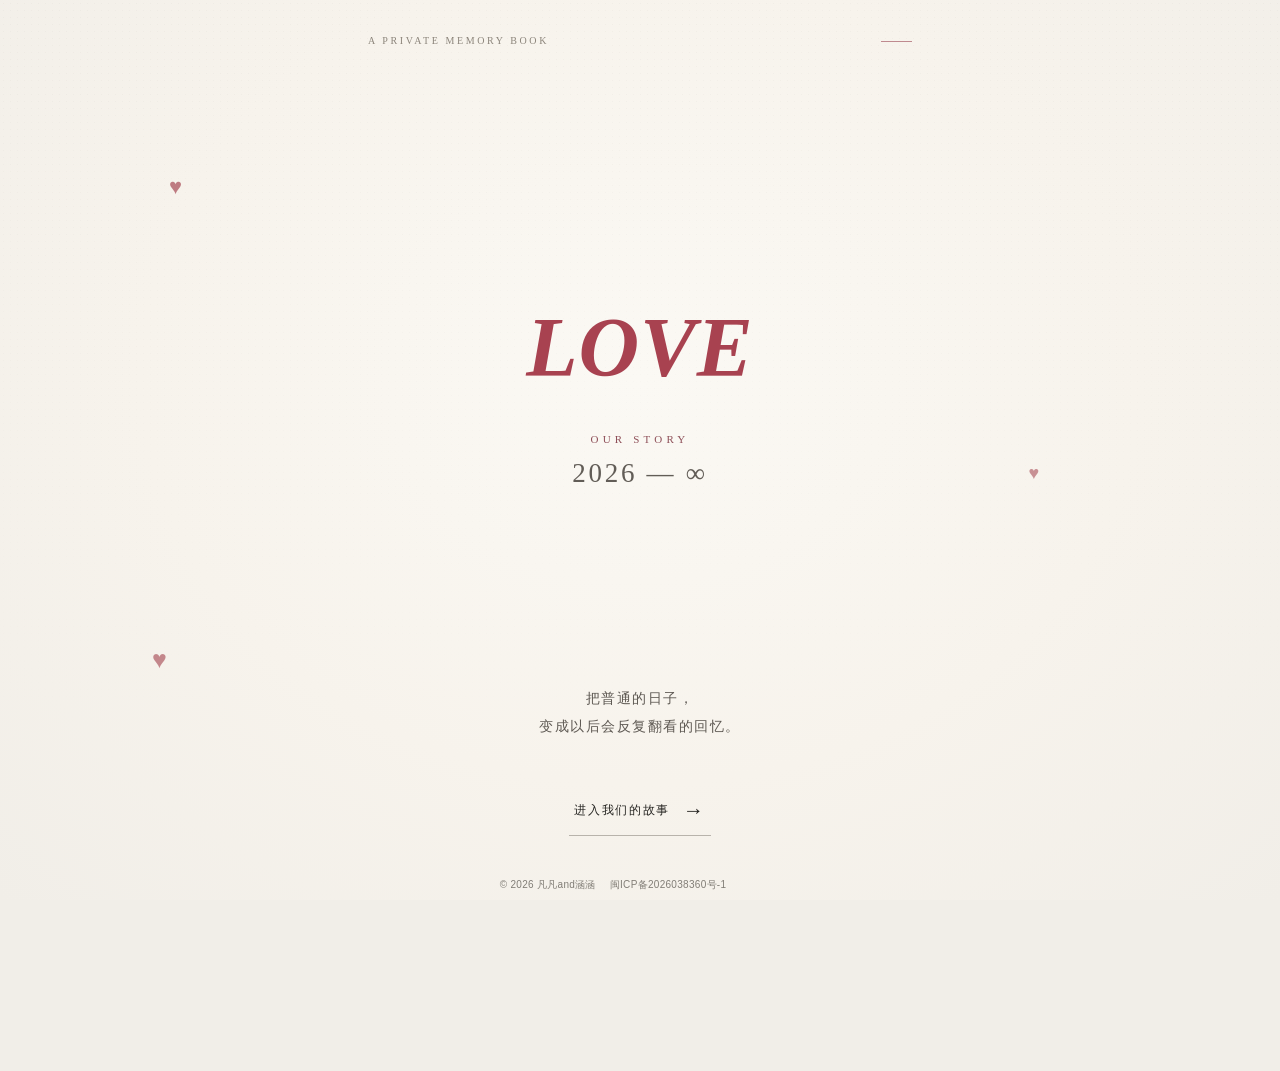
==== commit 6c0f2ccf: "feat: add independent album cover and admin editor" ====
--- a/public/index.html
+++ b/public/index.html
@@ -11,6 +11,7 @@
     try{if(new URLSearchParams(location.search).get('bookPreview')!=='1')document.documentElement.classList.add('story-cover-open')}
     catch{document.documentElement.classList.add('story-cover-open')}
   </script>
+  <link rel="stylesheet" href="/book-cover.css?v=cover-v1">
   <style>
     :root{
       --paper:#f1eee8;
@@ -266,6 +267,19 @@
       html:not(.story-cover-open) body.book-mode .site-footer{position:static;inset:auto;z-index:auto;padding:18px 78px max(26px,calc(env(safe-area-inset-bottom) + 16px)) 15px}
     }
     @media(prefers-reduced-motion:reduce){.card{will-change:auto}.card-inner{animation:none!important}*{scroll-behavior:auto!important;transition-duration:.01ms!important;animation-duration:.01ms!important;animation-iteration-count:1!important}}
+
+    .album-cover-screen{width:min(440px,calc(100vw - 38px));display:flex;flex-direction:column;align-items:center;gap:24px;perspective:1500px}
+    .album-open-button{min-height:46px;padding:11px 24px;border:1px solid #aa78804d;border-radius:999px;background:#fffcf6;color:#835560;font:14px "KaiTi","STKaiti","Songti SC",serif;letter-spacing:.08em;box-shadow:0 4px 12px #6e4d3710;cursor:pointer;transition:background .2s,transform .2s}
+    .album-open-button:hover{background:#f3e8e5;transform:translateY(-1px)}.album-open-button:focus-visible{outline:2px solid #99515d;outline-offset:5px}
+    .stage[data-view="book"].album-cover-showing{height:auto;min-height:calc(100dvh - 76px);display:grid;place-items:center;padding:105px 0 90px;touch-action:pan-y}
+    body.album-cover-mode .site-footer{position:static;inset:auto;z-index:auto;padding:18px 78px max(26px,calc(env(safe-area-inset-bottom) + 16px)) 15px}
+    .album-cover-showing ~ .bottombar{display:none!important}
+    .album-cover-card{transition:transform .65s ease,opacity .65s ease;backface-visibility:hidden}
+    .album-cover-opening .album-cover-card{transform:rotateY(-85deg);opacity:0}.album-cover-opening .album-open-button{opacity:0;pointer-events:none}
+    .album-cover-opening.album-fade-only .album-cover-card{transform:none}
+    @media(max-width:760px){.stage[data-view="book"].album-cover-showing{padding:94px 0 62px;min-height:calc(100dvh - 76px)}.album-cover-screen{width:min(370px,calc(100vw - 40px));gap:22px}.album-cover-opening .album-cover-card{transform:none;opacity:0}}
+    @media(prefers-reduced-motion:reduce){.album-cover-card{transition:none}.album-cover-opening .album-cover-card{transform:none}}
+
   </style>
 </head>
 <body class="book-mode">
@@ -289,7 +303,8 @@
     <div class="grain"></div><div class="orbit-line"></div>
     <div class="center"><span class="love-mark" aria-label="Our Story"><span aria-hidden="true">♥</span> OUR STORY <span aria-hidden="true">♥</span></span><div class="year-switch" role="group" aria-label="切换年份"><button class="year-arrow" id="prev-year" type="button" aria-label="切换年份">‹</button><button class="year" id="year" type="button" aria-label="当前 2026 年，点击切换到 2027 年">2026</button><button class="year-arrow" id="next-year" type="button" aria-label="切换年份">›</button></div><span class="sub" id="year-sub">正在载入照片</span></div>
     <div id="cards" role="list" aria-label="照片"></div>
-    <section class="book-reader" id="book-reader" aria-label="书本照片浏览" hidden><div class="book-object" id="book-object"><div class="book-page left" id="book-left"></div><div class="book-page right" id="book-right"></div><div class="book-leaf" id="book-leaf" aria-hidden="true" hidden></div></div><div class="book-controls" id="book-controls"><button id="book-prev" type="button" aria-label="向前翻一页">‹</button><span id="book-count" aria-live="polite">00 / 00</span><button id="book-next" type="button" aria-label="向后翻一页">›</button></div><div class="book-years" role="group" aria-label="切换年份"><button class="book-year" type="button" data-year="2026" aria-pressed="true">2026</button><button class="book-year" type="button" data-year="2027" aria-pressed="false">2027</button></div></section>
+    <section class="album-cover-screen" id="album-cover-screen" aria-label="纪念册封面" hidden><div id="album-cover-card"></div><button class="album-open-button" id="album-open-button" type="button">翻开我们的故事 <span aria-hidden="true">↗</span></button></section>
+    <section class="book-reader" id="book-reader" tabindex="-1" aria-label="书本照片浏览" hidden><div class="book-object" id="book-object"><div class="book-page left" id="book-left"></div><div class="book-page right" id="book-right"></div><div class="book-leaf" id="book-leaf" aria-hidden="true" hidden></div></div><div class="book-controls" id="book-controls"><button id="book-prev" type="button" aria-label="向前翻一页">‹</button><span id="book-count" aria-live="polite">00 / 00</span><button id="book-next" type="button" aria-label="向后翻一页">›</button></div><div class="book-years" role="group" aria-label="切换年份"><button class="book-year" type="button" data-year="2026" aria-pressed="true">2026</button><button class="book-year" type="button" data-year="2027" aria-pressed="false">2027</button></div></section>
     <div class="empty" id="empty"><div class="empty-panel"><h2>让照片围成一圈</h2><p id="empty-message">正在载入照片…</p></div></div>
   </main>
   <header class="topbar"><button class="brand" id="open-cover" type="button" aria-label="凡凡和涵涵，重新进入纪念册封面">凡凡 <span class="amp">&amp;</span> 涵涵<small>2026 — ∞</small></button><nav class="views" aria-label="照片布局"><button class="pill" data-view="book" aria-pressed="true">书本</button><button class="pill" data-view="atlas" aria-pressed="false">图集</button><button class="pill" data-view="flat" aria-pressed="false">平面</button></nav><div class="tools"><button class="pill" id="restore-photos" type="button" hidden>恢复照片</button></div></header>
@@ -314,6 +329,7 @@
       <label for="music-volume">音量 <input id="music-volume" type="range" min="0" max="100" step="1" value="30" aria-label="音乐音量"></label>
     </div>
   </div>
+  <script src="/book-cover.js?v=cover-v1"></script>
   <script src="book-layouts.js?v=note-stack-20260926"></script>
   <script src="/music-player.js?v=2"></script>
   <script>
@@ -336,6 +352,7 @@
       if(!document.documentElement.classList.contains('story-cover-open'))return;
       siteShell.inert=false;introCover.inert=true;introCover.setAttribute('aria-hidden','true');
       document.documentElement.classList.remove('story-cover-open');
+      renderAlbumCover();
       openCoverButton.focus({preventScroll:true});
     }
     openCoverButton.addEventListener('click',showCover);
@@ -418,6 +435,55 @@
       }
       bookPageIndex=Math.min(bookPageIndex,Math.max(0,bookPages.length-1));
     }
+
+    let albumCoverOpen=true,albumCoverOpening=false,albumCoverTimer=0,albumConfig={...BookCover.defaults},albumPhoto=null;
+    const albumScreen=$('#album-cover-screen'),albumCard=$('#album-cover-card'),albumButton=$('#album-open-button');
+    function applyAlbumVisibility(){
+      const visible=view==='book'&&albumCoverOpen;
+      albumScreen.hidden=!visible;stage.classList.toggle('album-cover-showing',visible);
+      document.body.classList.toggle('album-cover-mode',visible);
+      bookReader.hidden=view!=='book'||visible;
+      if(visible){empty.hidden=true;renderAlbumCover()}
+    }
+    function renderAlbumCover(){
+      if(view!=='book'||!albumCoverOpen)return;
+      const ready=!document.documentElement.classList.contains('story-cover-open');
+      BookCover.render(albumCard,albumConfig,ready?albumPhoto:null);
+    }
+    function showAlbumCover(){
+      clearTimeout(albumCoverTimer);albumCoverOpening=false;albumCoverOpen=true;
+      albumScreen.classList.remove('album-cover-opening','album-fade-only');albumButton.disabled=false;
+      stopBookTurn();bookPageIndex=0;bookShown=-1;applyAlbumVisibility();
+    }
+    function finishAlbumOpen(){
+      if(!albumCoverOpening)return;
+      clearTimeout(albumCoverTimer);albumCoverOpening=false;albumCoverOpen=false;
+      albumScreen.classList.remove('album-cover-opening');albumButton.disabled=false;
+      applyAlbumVisibility();build();
+      bookReader.focus({preventScroll:true});
+    }
+    function openAlbum(){
+      if(view!=='book'||!albumCoverOpen||albumCoverOpening)return;
+      albumCoverOpening=true;albumButton.disabled=true;
+      if(reduced.matches){finishAlbumOpen();return}
+      try{
+        const canRotate=window.CSS?.supports?.('transform-style','preserve-3d')&&window.CSS?.supports?.('perspective','1000px');
+        albumScreen.classList.toggle('album-fade-only',!canRotate);
+        albumScreen.classList.add('album-cover-opening');
+      }catch{finishAlbumOpen();return}
+      // Timeout also completes opening if transitions are unavailable or interrupted.
+      albumCoverTimer=setTimeout(finishAlbumOpen,700);
+    }
+    albumButton.addEventListener('click',openAlbum);
+    albumCard.addEventListener('click',openAlbum);
+    albumCard.addEventListener('transitionend',event=>{if(event.target===albumCard&&event.propertyName==='opacity')finishAlbumOpen()});
+    async function loadAlbumCover(){
+      try{const response=await fetch('/api/book-cover',{cache:'no-store'});if(!response.ok)throw new Error('cover');
+        const data=await response.json();albumConfig={...BookCover.defaults,...data.cover};albumPhoto=data.photo||null;
+      }catch{albumConfig={...BookCover.defaults};albumPhoto=null}
+      renderAlbumCover();
+    }
+
     function setYear(year){
       if(year!=='2026'&&year!=='2027')return;
       stopBookTurn();
@@ -445,6 +511,7 @@
       empty.querySelector('h2').textContent=view==='book'?'书本尚未排版':'让照片围成一圈';
       $('#empty-message').textContent=loading?'正在载入照片…':loadError?'照片暂时无法加载，请稍后刷新页面。':view==='book'&&!bookPages.length?'这个年份的书本还没有页面。':`这个年份暂时没有照片，请切换到 ${selectedYear==='2026'?'2027':'2026'} 年。`;
       $('#restore-photos').hidden=removedSeedKeys.size===0;
+      applyAlbumVisibility();
       if(!photos.length){$('#year-sub').textContent=loading?'正在载入照片':loadError?'加载失败':'0张photo';$('#photo-title').textContent=loading?'正在载入照片':loadError?'照片暂时无法加载':`${selectedYear} 年暂无照片`;$('#photo-detail').textContent='可切换年份查看照片';$('#counter').textContent='00 / 00';$('#book-count').textContent='00 / 00';updateStoryNav(0);if(view==='book'&&bookPages.length)showBookPage(bookPageIndex);return}
       showMoment(0);
       render(true);
@@ -521,7 +588,7 @@
       bookObject.style.setProperty('--page-shadow',String((phase*.65).toFixed(3)));
     }
     function showBookPage(index,animateTurn=false){
-      if(!bookPages.length)return;
+      if(albumCoverOpen||!bookPages.length)return;
       stopBookTurn();
       const previous=bookShown;bookShown=index;bookPageIndex=index;
       $('#book-count').textContent=`${String(index+1).padStart(2,'0')} / ${String(bookPages.length).padStart(2,'0')}`;
@@ -581,13 +648,13 @@
         loadPreview(img,photos[i]);
       });
     }
-    function render(instant=false,ms=16){if(view==='book'){if(bookPages.length&&bookShown!==bookPageIndex)showBookPage(bookPageIndex,!instant);return false}if(!photos.length)return false;const ease=instant||reduced.matches?1:1-Math.exp(-ms/120);position+=(target-position)*ease;let moving=Math.abs(target-position)>.002;const w=stage.clientWidth,h=stage.clientHeight,current=wrap(Math.round(position),photos.length);
+    function render(instant=false,ms=16){if(view==='book'){if(albumCoverOpen)return false;if(bookPages.length&&bookShown!==bookPageIndex)showBookPage(bookPageIndex,!instant);return false}if(!photos.length)return false;const ease=instant||reduced.matches?1:1-Math.exp(-ms/120);position+=(target-position)*ease;let moving=Math.abs(target-position)>.002;const w=stage.clientWidth,h=stage.clientHeight,current=wrap(Math.round(position),photos.length);
       if(current!==active){active=current;showMoment(current)}
       cards.forEach((card,i)=>{const d=wrap(i-position+photos.length/2,photos.length)-photos.length/2,p=pose(d,w,h,i);card.style.visibility=p.opacity<=0?'hidden':'visible';card.style.opacity=p.opacity.toFixed(3);card.style.zIndex=String(Math.round((p.depth+10)*100));card.style.transform=`translate(-50%,-50%) perspective(1000px) translate3d(${p.x.toFixed(1)}px,${p.y.toFixed(1)}px,${p.z.toFixed(1)}px) rotateY(${p.rotY.toFixed(1)}deg) rotateZ(${p.rotZ.toFixed(1)}deg) scale(${(p.s/160).toFixed(4)})`;card.setAttribute('aria-hidden',p.opacity<=0?'true':'false')});loadVisibleCardImages();return moving;}
     function updateStoryNav(index){const count=photos.length;if(!count){$('#moment-prev-label').textContent='—';$('#moment-current-label').textContent='00';$('#moment-next-label').textContent='—';return}const label=i=>String(wrap(i,count)+1).padStart(2,'0');$('#moment-prev-label').textContent=label(index-1);$('#moment-current-label').textContent=label(index);$('#moment-next-label').textContent=label(index+1)}
     function animate(t){const ms=last?Math.min(t-last,50):16;last=t;if(render(false,ms))frame=requestAnimationFrame(animate);else{frame=0;last=0;if(Math.abs(position)>photos.length*10){const laps=Math.trunc(position/photos.length)*photos.length;position-=laps;target-=laps;}}}
     function wake(){if(!frame)frame=requestAnimationFrame(animate)}
-    function switchView(v){view=v;stage.dataset.view=v;document.body.classList.toggle('book-mode',v==='book');if(v!=='book'&&scrollY)scrollTo(0,0);bookReader.hidden=v!=='book';bookObject.hidden=!bookPages.length;$('#book-controls').hidden=!bookPages.length;empty.hidden=(v==='book'?bookPages.length:photos.length)>0;empty.querySelector('h2').textContent=v==='book'?'书本尚未排版':'让照片围成一圈';$('#empty-message').textContent=v==='book'&&!bookPages.length?'这个年份的书本还没有页面。':`这个年份暂时没有照片，请切换到 ${selectedYear==='2026'?'2027':'2026'} 年。`;list.setAttribute('aria-hidden',String(v==='book'));document.querySelectorAll('.views [data-view]').forEach(b=>b.setAttribute('aria-pressed',String(b.dataset.view===v)));if(v==='book'&&bookPages.length){bookShown=-1;showBookPage(bookPageIndex)}else stopBookTurn();render(true);wake()}
+    function switchView(v){view=v;stage.dataset.view=v;document.body.classList.toggle('book-mode',v==='book');if(v!=='book'&&scrollY)scrollTo(0,0);bookReader.hidden=v!=='book';bookObject.hidden=!bookPages.length;$('#book-controls').hidden=!bookPages.length;empty.hidden=(v==='book'?bookPages.length:photos.length)>0;empty.querySelector('h2').textContent=v==='book'?'书本尚未排版':'让照片围成一圈';$('#empty-message').textContent=v==='book'&&!bookPages.length?'这个年份的书本还没有页面。':`这个年份暂时没有照片，请切换到 ${selectedYear==='2026'?'2027':'2026'} 年。`;list.setAttribute('aria-hidden',String(v==='book'));document.querySelectorAll('.views [data-view]').forEach(b=>b.setAttribute('aria-pressed',String(b.dataset.view===v)));if(v==='book')showAlbumCover();else{clearTimeout(albumCoverTimer);albumCoverOpening=false;stopBookTurn();applyAlbumVisibility()}render(true);wake()}
     document.querySelectorAll('.views [data-view]').forEach(b=>b.addEventListener('click',()=>switchView(b.dataset.view)));
     for(const id of ['year','prev-year','next-year'])$("#"+id).addEventListener('click',()=>setYear(selectedYear==='2026'?'2027':'2026'));
     document.querySelectorAll('.book-year').forEach(button=>button.addEventListener('click',()=>setYear(button.dataset.year)));
@@ -661,7 +728,7 @@
     $('#delete-photo').addEventListener('click',()=>{if(openIndex<0)return;const photo=lightboxPool[openIndex];closeLightbox();removePhoto(photo)});
     $('#undo-delete').addEventListener('click',async()=>{const undo=undoAction;if(!undo)return;undoAction=null;try{showStatus(await undo()?'已恢复照片':'已恢复显示，但保存失败')}catch{showStatus('已恢复显示，但保存失败')}});
     $('#restore-photos').addEventListener('click',restorePhotos);
-    document.addEventListener('keydown',e=>{if(['ArrowLeft','ArrowUp','ArrowRight','ArrowDown','Home'].includes(e.key)&&e.target instanceof Element&&e.target.closest('input,textarea,select,button,a[href],summary,[contenteditable]:not([contenteditable="false"]),[role="slider"],[role="button"],[role="textbox"],[role="combobox"],[role="spinbutton"],[role="listbox"],[role="menuitem"],audio[controls],video[controls]'))return;if(!$('#comment-drawer').hidden){if(e.key==='Escape')closeComments();return}if(document.documentElement.classList.contains('story-cover-open'))return;if($('#lightbox').classList.contains('open')){if(e.key==='Escape')closeLightbox();else if(e.key==='ArrowLeft'){e.preventDefault();stepLightbox(-1)}else if(e.key==='ArrowRight'){e.preventDefault();stepLightbox(1)}return}if(e.altKey||e.metaKey||e.ctrlKey)return;if(['ArrowLeft','ArrowUp','ArrowRight','ArrowDown'].includes(e.key)){e.preventDefault();if(view==='book')stepBook(['ArrowRight','ArrowDown'].includes(e.key)?1:-1);else{target=Math.round(target)+(['ArrowRight','ArrowDown'].includes(e.key)?1:-1);wake()}}else if(e.key==='Home'){e.preventDefault();if(view==='book'&&bookPages.length)showBookPage(0);else{target=0;wake()}}});
+    document.addEventListener('keydown',e=>{if(['ArrowLeft','ArrowUp','ArrowRight','ArrowDown','Home'].includes(e.key)&&e.target instanceof Element&&e.target.closest('input,textarea,select,button,a[href],summary,[contenteditable]:not([contenteditable="false"]),[role="slider"],[role="button"],[role="textbox"],[role="combobox"],[role="spinbutton"],[role="listbox"],[role="menuitem"],audio[controls],video[controls]'))return;if(!$('#comment-drawer').hidden){if(e.key==='Escape')closeComments();return}if(document.documentElement.classList.contains('story-cover-open'))return;if($('#lightbox').classList.contains('open')){if(e.key==='Escape')closeLightbox();else if(e.key==='ArrowLeft'){e.preventDefault();stepLightbox(-1)}else if(e.key==='ArrowRight'){e.preventDefault();stepLightbox(1)}return}if(view==='book'&&albumCoverOpen)return;if(e.altKey||e.metaKey||e.ctrlKey)return;if(['ArrowLeft','ArrowUp','ArrowRight','ArrowDown'].includes(e.key)){e.preventDefault();if(view==='book')stepBook(['ArrowRight','ArrowDown'].includes(e.key)?1:-1);else{target=Math.round(target)+(['ArrowRight','ArrowDown'].includes(e.key)?1:-1);wake()}}else if(e.key==='Home'){e.preventDefault();if(view==='book'&&bookPages.length)showBookPage(0);else{target=0;wake()}}});
     async function loadFiles(input){const chosen=Array.from(input.files||[]);input.value='';const heic=chosen.filter(f=>/\.(heic|heif)$/i.test(f.name)||/^image\/(heic|heif)$/i.test(f.type));const files=chosen.filter(f=>!heic.includes(f)&&(f.type.startsWith('image/')||/\.(jpe?g|png|webp|gif|bmp|avif)$/i.test(f.name)));if(!files.length){showStatus(heic.length?'HEIC 无法直接显示，请先转换成 JPG 或 PNG':'没有找到可读取的图片，请选 JPG、PNG 或 WebP');return}const year=selectedYear,next=files.map(f=>{const path=f.webkitRelativePath||f.name;return {title:f.name.replace(/\.[^.]+$/,''),year,path,src:URL.createObjectURL(f),blob:f,key:`${year}|${path}|${f.size}|${f.lastModified}`}});const result=await addPhotos(next);let message=result.added?(result.saved?`已添加并保存 ${result.added} 张到 ${year} 年`:`已添加 ${result.added} 张，但浏览器未能保存，关闭后会丢失`):'这些照片已经添加过了';if(heic.length)message+=`；另有 ${heic.length} 张 HEIC 需先转换`;showStatus(message);}
     async function loadPublishedPhotos(){
       try{
@@ -689,7 +756,7 @@
       }catch{bookLayoutConfigured=false;deriveBookPages();if(view==='book')build()}
     }
     const previewYear=new URLSearchParams(location.search).get('bookYear');
-    window.addEventListener('resize',()=>{stopBookTurn();render(true)});reduced.addEventListener('change',()=>{if(reduced.matches)stopBookTurn();render(true)});setYear(previewYear==='2027'?'2027':'2026');Promise.all([loadPublishedPhotos(),loadBookLayout()]);
+    window.addEventListener('resize',()=>{stopBookTurn();render(true)});reduced.addEventListener('change',()=>{if(reduced.matches)stopBookTurn();render(true)});setYear(previewYear==='2027'?'2027':'2026');Promise.all([loadPublishedPhotos(),loadBookLayout(),loadAlbumCover()]);
     document.addEventListener('visibilitychange',()=>{if(!document.hidden){loadPublishedPhotos();loadBookLayout()}});
   })();
   </script>
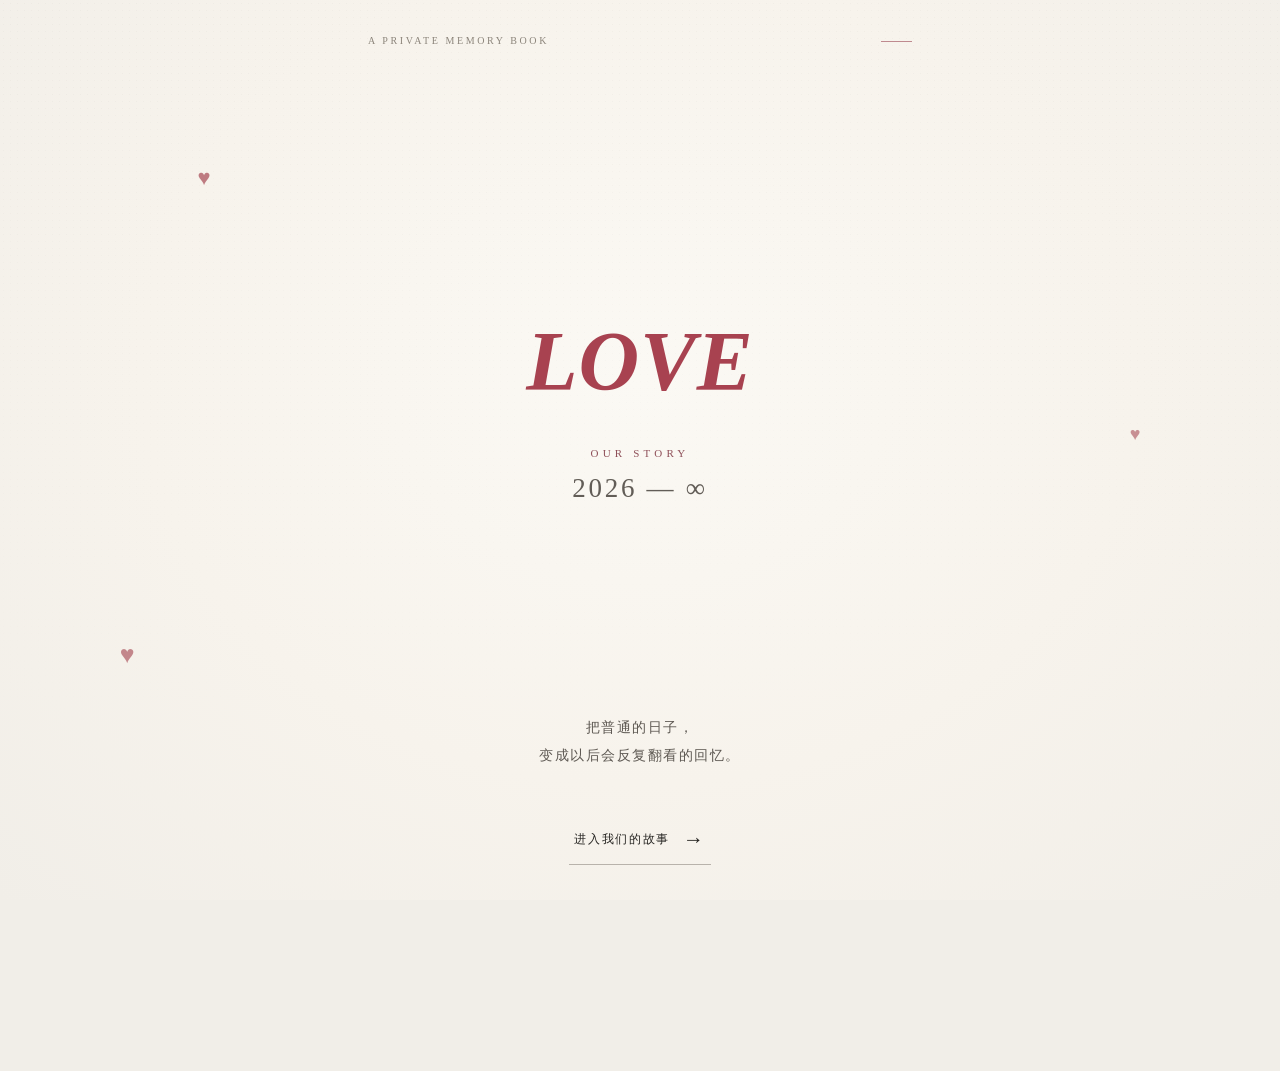
==== commit 1d386493: "feat: add photo recycle bin with recoverable references and safe purge" ====
--- a/public/index.html
+++ b/public/index.html
@@ -11,7 +11,6 @@
     try{if(new URLSearchParams(location.search).get('bookPreview')!=='1')document.documentElement.classList.add('story-cover-open')}
     catch{document.documentElement.classList.add('story-cover-open')}
   </script>
-  <link rel="stylesheet" href="/book-cover.css?v=cover-v1">
   <style>
     :root{
       --paper:#f1eee8;
@@ -253,33 +252,7 @@
     .story-cover-open .music-control{top:max(18px,env(safe-area-inset-top));bottom:auto}
     .story-cover-open .music-panel{top:calc(100% + 11px);bottom:auto}
     @media(max-width:600px){.music-control{right:15px;bottom:max(14px,env(safe-area-inset-bottom))}.music-panel{position:fixed;left:0;right:0;bottom:0;width:100%;padding:22px 22px max(25px,env(safe-area-inset-bottom));border-radius:21px 21px 0 0}.story-cover-open .music-panel{top:auto;bottom:0}}
-    /* One shared registration footer, outside the cover's inert site shell. */
-    :root{--site-footer-space:44px}
-    .site-footer{position:fixed;left:15px;right:78px;bottom:max(7px,env(safe-area-inset-bottom));z-index:155;display:flex;flex-wrap:wrap;justify-content:center;align-items:center;gap:3px 14px;color:var(--muted);font-size:10px;line-height:1.6;letter-spacing:.03em;text-align:center;pointer-events:none}
-    .site-footer span,.site-footer a{max-width:100%;overflow-wrap:anywhere}
-    .site-footer a{color:inherit;text-decoration:none;pointer-events:auto;transition:color .2s ease}
-    .site-footer a:hover,.site-footer a:focus-visible{color:var(--rose-deep);text-decoration:underline;text-underline-offset:3px}
-    body:not(.book-mode) .bottombar{bottom:var(--site-footer-space)}
-    .intro-inner{padding-bottom:max(64px,env(safe-area-inset-bottom))}
-    .lightbox-open .site-footer{visibility:hidden}
-    @media(min-width:761px){.site-footer{left:42px;right:96px}}
-    @media(max-width:760px){
-      html:not(.story-cover-open) body.book-mode .site-footer{position:static;inset:auto;z-index:auto;padding:18px 78px max(26px,calc(env(safe-area-inset-bottom) + 16px)) 15px}
-    }
     @media(prefers-reduced-motion:reduce){.card{will-change:auto}.card-inner{animation:none!important}*{scroll-behavior:auto!important;transition-duration:.01ms!important;animation-duration:.01ms!important;animation-iteration-count:1!important}}
-
-    .album-cover-screen{width:min(440px,calc(100vw - 38px));display:flex;flex-direction:column;align-items:center;gap:24px;perspective:1500px}
-    .album-open-button{min-height:46px;padding:11px 24px;border:1px solid #aa78804d;border-radius:999px;background:#fffcf6;color:#835560;font:14px "KaiTi","STKaiti","Songti SC",serif;letter-spacing:.08em;box-shadow:0 4px 12px #6e4d3710;cursor:pointer;transition:background .2s,transform .2s}
-    .album-open-button:hover{background:#f3e8e5;transform:translateY(-1px)}.album-open-button:focus-visible{outline:2px solid #99515d;outline-offset:5px}
-    .stage[data-view="book"].album-cover-showing{height:auto;min-height:calc(100dvh - 76px);display:grid;place-items:center;padding:105px 0 90px;touch-action:pan-y}
-    body.album-cover-mode .site-footer{position:static;inset:auto;z-index:auto;padding:18px 78px max(26px,calc(env(safe-area-inset-bottom) + 16px)) 15px}
-    .album-cover-showing ~ .bottombar{display:none!important}
-    .album-cover-card{transition:transform .65s ease,opacity .65s ease;backface-visibility:hidden}
-    .album-cover-opening .album-cover-card{transform:rotateY(-85deg);opacity:0}.album-cover-opening .album-open-button{opacity:0;pointer-events:none}
-    .album-cover-opening.album-fade-only .album-cover-card{transform:none}
-    @media(max-width:760px){.stage[data-view="book"].album-cover-showing{padding:94px 0 62px;min-height:calc(100dvh - 76px)}.album-cover-screen{width:min(370px,calc(100vw - 40px));gap:22px}.album-cover-opening .album-cover-card{transform:none;opacity:0}}
-    @media(prefers-reduced-motion:reduce){.album-cover-card{transition:none}.album-cover-opening .album-cover-card{transform:none}}
-
   </style>
 </head>
 <body class="book-mode">
@@ -303,8 +276,7 @@
     <div class="grain"></div><div class="orbit-line"></div>
     <div class="center"><span class="love-mark" aria-label="Our Story"><span aria-hidden="true">♥</span> OUR STORY <span aria-hidden="true">♥</span></span><div class="year-switch" role="group" aria-label="切换年份"><button class="year-arrow" id="prev-year" type="button" aria-label="切换年份">‹</button><button class="year" id="year" type="button" aria-label="当前 2026 年，点击切换到 2027 年">2026</button><button class="year-arrow" id="next-year" type="button" aria-label="切换年份">›</button></div><span class="sub" id="year-sub">正在载入照片</span></div>
     <div id="cards" role="list" aria-label="照片"></div>
-    <section class="album-cover-screen" id="album-cover-screen" aria-label="纪念册封面" hidden><div id="album-cover-card"></div><button class="album-open-button" id="album-open-button" type="button">翻开我们的故事 <span aria-hidden="true">↗</span></button></section>
-    <section class="book-reader" id="book-reader" tabindex="-1" aria-label="书本照片浏览" hidden><div class="book-object" id="book-object"><div class="book-page left" id="book-left"></div><div class="book-page right" id="book-right"></div><div class="book-leaf" id="book-leaf" aria-hidden="true" hidden></div></div><div class="book-controls" id="book-controls"><button id="book-prev" type="button" aria-label="向前翻一页">‹</button><span id="book-count" aria-live="polite">00 / 00</span><button id="book-next" type="button" aria-label="向后翻一页">›</button></div><div class="book-years" role="group" aria-label="切换年份"><button class="book-year" type="button" data-year="2026" aria-pressed="true">2026</button><button class="book-year" type="button" data-year="2027" aria-pressed="false">2027</button></div></section>
+    <section class="book-reader" id="book-reader" aria-label="书本照片浏览" hidden><div class="book-object" id="book-object"><div class="book-page left" id="book-left"></div><div class="book-page right" id="book-right"></div><div class="book-leaf" id="book-leaf" aria-hidden="true" hidden></div></div><div class="book-controls" id="book-controls"><button id="book-prev" type="button" aria-label="向前翻一页">‹</button><span id="book-count" aria-live="polite">00 / 00</span><button id="book-next" type="button" aria-label="向后翻一页">›</button></div><div class="book-years" role="group" aria-label="切换年份"><button class="book-year" type="button" data-year="2026" aria-pressed="true">2026</button><button class="book-year" type="button" data-year="2027" aria-pressed="false">2027</button></div></section>
     <div class="empty" id="empty"><div class="empty-panel"><h2>让照片围成一圈</h2><p id="empty-message">正在载入照片…</p></div></div>
   </main>
   <header class="topbar"><button class="brand" id="open-cover" type="button" aria-label="凡凡和涵涵，重新进入纪念册封面">凡凡 <span class="amp">&amp;</span> 涵涵<small>2026 — ∞</small></button><nav class="views" aria-label="照片布局"><button class="pill" data-view="book" aria-pressed="true">书本</button><button class="pill" data-view="atlas" aria-pressed="false">图集</button><button class="pill" data-view="flat" aria-pressed="false">平面</button></nav><div class="tools"><button class="pill" id="restore-photos" type="button" hidden>恢复照片</button></div></header>
@@ -314,10 +286,6 @@
   <div class="lightbox" id="lightbox" role="dialog" aria-modal="true" aria-hidden="true" aria-label="照片预览"><button class="close" id="close" type="button" aria-label="关闭预览">×</button><button class="lightbox-nav prev" id="lightbox-prev" type="button" aria-label="上一张照片">‹</button><img id="large" alt="" draggable="false"><button class="lightbox-nav next" id="lightbox-next" type="button" aria-label="下一张照片">›</button><p id="large-title" aria-live="polite"></p><button class="comment-open" id="comment-open" type="button">💬 0</button><button class="delete-photo" id="delete-photo" type="button" hidden>从年轮移除</button></div>
   <aside class="comment-drawer" id="comment-drawer" role="dialog" aria-modal="true" aria-label="照片留言" hidden><div class="comment-panel"><div class="comment-head"><div><h2>照片留言</h2><span class="comment-kicker">给这一刻留下一句话</span><p id="comment-photo-title"></p></div><button id="comment-close" type="button" aria-label="关闭留言">×</button></div><div class="comment-list" id="comment-list" aria-live="polite"></div><button id="comment-more" type="button" hidden>查看更多留言</button><form class="comment-form" id="comment-form"><input id="comment-nickname" maxlength="20" placeholder="昵称（选填）" aria-label="昵称"><textarea id="comment-content" maxlength="300" placeholder="把这一刻的感受写下来……" aria-label="留言内容" required></textarea><span class="comment-message" id="comment-message" role="status"></span><button id="comment-submit" type="submit">留下这句话</button></form></div></aside>
   </div>
-  <footer class="site-footer" aria-label="网站备案信息">
-    <span>© 2026 凡凡and涵涵</span>
-    <a href="https://beian.miit.gov.cn/" target="_blank" rel="noopener noreferrer">闽ICP备2026038360号-1</a>
-  </footer>
   <audio id="global-music-audio" preload="none"></audio>
   <div class="music-control" id="music-control" hidden>
     <span class="music-hint" id="music-hint">点击开启音乐</span>
@@ -329,7 +297,6 @@
       <label for="music-volume">音量 <input id="music-volume" type="range" min="0" max="100" step="1" value="30" aria-label="音乐音量"></label>
     </div>
   </div>
-  <script src="/book-cover.js?v=cover-v1"></script>
   <script src="book-layouts.js?v=note-stack-20260926"></script>
   <script src="/music-player.js?v=2"></script>
   <script>
@@ -352,7 +319,6 @@
       if(!document.documentElement.classList.contains('story-cover-open'))return;
       siteShell.inert=false;introCover.inert=true;introCover.setAttribute('aria-hidden','true');
       document.documentElement.classList.remove('story-cover-open');
-      renderAlbumCover();
       openCoverButton.focus({preventScroll:true});
     }
     openCoverButton.addEventListener('click',showCover);
@@ -435,55 +401,6 @@
       }
       bookPageIndex=Math.min(bookPageIndex,Math.max(0,bookPages.length-1));
     }
-
-    let albumCoverOpen=true,albumCoverOpening=false,albumCoverTimer=0,albumConfig={...BookCover.defaults},albumPhoto=null;
-    const albumScreen=$('#album-cover-screen'),albumCard=$('#album-cover-card'),albumButton=$('#album-open-button');
-    function applyAlbumVisibility(){
-      const visible=view==='book'&&albumCoverOpen;
-      albumScreen.hidden=!visible;stage.classList.toggle('album-cover-showing',visible);
-      document.body.classList.toggle('album-cover-mode',visible);
-      bookReader.hidden=view!=='book'||visible;
-      if(visible){empty.hidden=true;renderAlbumCover()}
-    }
-    function renderAlbumCover(){
-      if(view!=='book'||!albumCoverOpen)return;
-      const ready=!document.documentElement.classList.contains('story-cover-open');
-      BookCover.render(albumCard,albumConfig,ready?albumPhoto:null);
-    }
-    function showAlbumCover(){
-      clearTimeout(albumCoverTimer);albumCoverOpening=false;albumCoverOpen=true;
-      albumScreen.classList.remove('album-cover-opening','album-fade-only');albumButton.disabled=false;
-      stopBookTurn();bookPageIndex=0;bookShown=-1;applyAlbumVisibility();
-    }
-    function finishAlbumOpen(){
-      if(!albumCoverOpening)return;
-      clearTimeout(albumCoverTimer);albumCoverOpening=false;albumCoverOpen=false;
-      albumScreen.classList.remove('album-cover-opening');albumButton.disabled=false;
-      applyAlbumVisibility();build();
-      bookReader.focus({preventScroll:true});
-    }
-    function openAlbum(){
-      if(view!=='book'||!albumCoverOpen||albumCoverOpening)return;
-      albumCoverOpening=true;albumButton.disabled=true;
-      if(reduced.matches){finishAlbumOpen();return}
-      try{
-        const canRotate=window.CSS?.supports?.('transform-style','preserve-3d')&&window.CSS?.supports?.('perspective','1000px');
-        albumScreen.classList.toggle('album-fade-only',!canRotate);
-        albumScreen.classList.add('album-cover-opening');
-      }catch{finishAlbumOpen();return}
-      // Timeout also completes opening if transitions are unavailable or interrupted.
-      albumCoverTimer=setTimeout(finishAlbumOpen,700);
-    }
-    albumButton.addEventListener('click',openAlbum);
-    albumCard.addEventListener('click',openAlbum);
-    albumCard.addEventListener('transitionend',event=>{if(event.target===albumCard&&event.propertyName==='opacity')finishAlbumOpen()});
-    async function loadAlbumCover(){
-      try{const response=await fetch('/api/book-cover',{cache:'no-store'});if(!response.ok)throw new Error('cover');
-        const data=await response.json();albumConfig={...BookCover.defaults,...data.cover};albumPhoto=data.photo||null;
-      }catch{albumConfig={...BookCover.defaults};albumPhoto=null}
-      renderAlbumCover();
-    }
-
     function setYear(year){
       if(year!=='2026'&&year!=='2027')return;
       stopBookTurn();
@@ -511,7 +428,6 @@
       empty.querySelector('h2').textContent=view==='book'?'书本尚未排版':'让照片围成一圈';
       $('#empty-message').textContent=loading?'正在载入照片…':loadError?'照片暂时无法加载，请稍后刷新页面。':view==='book'&&!bookPages.length?'这个年份的书本还没有页面。':`这个年份暂时没有照片，请切换到 ${selectedYear==='2026'?'2027':'2026'} 年。`;
       $('#restore-photos').hidden=removedSeedKeys.size===0;
-      applyAlbumVisibility();
       if(!photos.length){$('#year-sub').textContent=loading?'正在载入照片':loadError?'加载失败':'0张photo';$('#photo-title').textContent=loading?'正在载入照片':loadError?'照片暂时无法加载':`${selectedYear} 年暂无照片`;$('#photo-detail').textContent='可切换年份查看照片';$('#counter').textContent='00 / 00';$('#book-count').textContent='00 / 00';updateStoryNav(0);if(view==='book'&&bookPages.length)showBookPage(bookPageIndex);return}
       showMoment(0);
       render(true);
@@ -529,7 +445,7 @@
           const cell=document.createElement('div'),ref=(bookPage.photos||[]).find(item=>item.slot===slot),photo=ref&&byId.get(ref.photoId);
           cell.className='book-layout-slot';cell.style.gridArea=(layout.photoAreas||['a','b','c','d'])[slot-1];
           if(photo){const img=document.createElement('img');loadPreview(img,photo);img.alt=photo.title;img.draggable=false;cell.dataset.photoIndex=String(bookPhotoPositions.get(`${bookPage.id}:${slot}`));cell.append(img);firstPhoto??=photo}
-          else if(ref){cell.classList.add('missing');cell.textContent='照片已移除'}
+          else if(ref){cell.style.visibility='hidden'}
           grid.append(cell);
         }
         {
@@ -588,7 +504,7 @@
       bookObject.style.setProperty('--page-shadow',String((phase*.65).toFixed(3)));
     }
     function showBookPage(index,animateTurn=false){
-      if(albumCoverOpen||!bookPages.length)return;
+      if(!bookPages.length)return;
       stopBookTurn();
       const previous=bookShown;bookShown=index;bookPageIndex=index;
       $('#book-count').textContent=`${String(index+1).padStart(2,'0')} / ${String(bookPages.length).padStart(2,'0')}`;
@@ -648,13 +564,13 @@
         loadPreview(img,photos[i]);
       });
     }
-    function render(instant=false,ms=16){if(view==='book'){if(albumCoverOpen)return false;if(bookPages.length&&bookShown!==bookPageIndex)showBookPage(bookPageIndex,!instant);return false}if(!photos.length)return false;const ease=instant||reduced.matches?1:1-Math.exp(-ms/120);position+=(target-position)*ease;let moving=Math.abs(target-position)>.002;const w=stage.clientWidth,h=stage.clientHeight,current=wrap(Math.round(position),photos.length);
+    function render(instant=false,ms=16){if(view==='book'){if(bookPages.length&&bookShown!==bookPageIndex)showBookPage(bookPageIndex,!instant);return false}if(!photos.length)return false;const ease=instant||reduced.matches?1:1-Math.exp(-ms/120);position+=(target-position)*ease;let moving=Math.abs(target-position)>.002;const w=stage.clientWidth,h=stage.clientHeight,current=wrap(Math.round(position),photos.length);
       if(current!==active){active=current;showMoment(current)}
       cards.forEach((card,i)=>{const d=wrap(i-position+photos.length/2,photos.length)-photos.length/2,p=pose(d,w,h,i);card.style.visibility=p.opacity<=0?'hidden':'visible';card.style.opacity=p.opacity.toFixed(3);card.style.zIndex=String(Math.round((p.depth+10)*100));card.style.transform=`translate(-50%,-50%) perspective(1000px) translate3d(${p.x.toFixed(1)}px,${p.y.toFixed(1)}px,${p.z.toFixed(1)}px) rotateY(${p.rotY.toFixed(1)}deg) rotateZ(${p.rotZ.toFixed(1)}deg) scale(${(p.s/160).toFixed(4)})`;card.setAttribute('aria-hidden',p.opacity<=0?'true':'false')});loadVisibleCardImages();return moving;}
     function updateStoryNav(index){const count=photos.length;if(!count){$('#moment-prev-label').textContent='—';$('#moment-current-label').textContent='00';$('#moment-next-label').textContent='—';return}const label=i=>String(wrap(i,count)+1).padStart(2,'0');$('#moment-prev-label').textContent=label(index-1);$('#moment-current-label').textContent=label(index);$('#moment-next-label').textContent=label(index+1)}
     function animate(t){const ms=last?Math.min(t-last,50):16;last=t;if(render(false,ms))frame=requestAnimationFrame(animate);else{frame=0;last=0;if(Math.abs(position)>photos.length*10){const laps=Math.trunc(position/photos.length)*photos.length;position-=laps;target-=laps;}}}
     function wake(){if(!frame)frame=requestAnimationFrame(animate)}
-    function switchView(v){view=v;stage.dataset.view=v;document.body.classList.toggle('book-mode',v==='book');if(v!=='book'&&scrollY)scrollTo(0,0);bookReader.hidden=v!=='book';bookObject.hidden=!bookPages.length;$('#book-controls').hidden=!bookPages.length;empty.hidden=(v==='book'?bookPages.length:photos.length)>0;empty.querySelector('h2').textContent=v==='book'?'书本尚未排版':'让照片围成一圈';$('#empty-message').textContent=v==='book'&&!bookPages.length?'这个年份的书本还没有页面。':`这个年份暂时没有照片，请切换到 ${selectedYear==='2026'?'2027':'2026'} 年。`;list.setAttribute('aria-hidden',String(v==='book'));document.querySelectorAll('.views [data-view]').forEach(b=>b.setAttribute('aria-pressed',String(b.dataset.view===v)));if(v==='book')showAlbumCover();else{clearTimeout(albumCoverTimer);albumCoverOpening=false;stopBookTurn();applyAlbumVisibility()}render(true);wake()}
+    function switchView(v){view=v;stage.dataset.view=v;document.body.classList.toggle('book-mode',v==='book');if(v!=='book'&&scrollY)scrollTo(0,0);bookReader.hidden=v!=='book';bookObject.hidden=!bookPages.length;$('#book-controls').hidden=!bookPages.length;empty.hidden=(v==='book'?bookPages.length:photos.length)>0;empty.querySelector('h2').textContent=v==='book'?'书本尚未排版':'让照片围成一圈';$('#empty-message').textContent=v==='book'&&!bookPages.length?'这个年份的书本还没有页面。':`这个年份暂时没有照片，请切换到 ${selectedYear==='2026'?'2027':'2026'} 年。`;list.setAttribute('aria-hidden',String(v==='book'));document.querySelectorAll('.views [data-view]').forEach(b=>b.setAttribute('aria-pressed',String(b.dataset.view===v)));if(v==='book'&&bookPages.length){bookShown=-1;showBookPage(bookPageIndex)}else stopBookTurn();render(true);wake()}
     document.querySelectorAll('.views [data-view]').forEach(b=>b.addEventListener('click',()=>switchView(b.dataset.view)));
     for(const id of ['year','prev-year','next-year'])$("#"+id).addEventListener('click',()=>setYear(selectedYear==='2026'?'2027':'2026'));
     document.querySelectorAll('.book-year').forEach(button=>button.addEventListener('click',()=>setYear(button.dataset.year)));
@@ -728,7 +644,7 @@
     $('#delete-photo').addEventListener('click',()=>{if(openIndex<0)return;const photo=lightboxPool[openIndex];closeLightbox();removePhoto(photo)});
     $('#undo-delete').addEventListener('click',async()=>{const undo=undoAction;if(!undo)return;undoAction=null;try{showStatus(await undo()?'已恢复照片':'已恢复显示，但保存失败')}catch{showStatus('已恢复显示，但保存失败')}});
     $('#restore-photos').addEventListener('click',restorePhotos);
-    document.addEventListener('keydown',e=>{if(['ArrowLeft','ArrowUp','ArrowRight','ArrowDown','Home'].includes(e.key)&&e.target instanceof Element&&e.target.closest('input,textarea,select,button,a[href],summary,[contenteditable]:not([contenteditable="false"]),[role="slider"],[role="button"],[role="textbox"],[role="combobox"],[role="spinbutton"],[role="listbox"],[role="menuitem"],audio[controls],video[controls]'))return;if(!$('#comment-drawer').hidden){if(e.key==='Escape')closeComments();return}if(document.documentElement.classList.contains('story-cover-open'))return;if($('#lightbox').classList.contains('open')){if(e.key==='Escape')closeLightbox();else if(e.key==='ArrowLeft'){e.preventDefault();stepLightbox(-1)}else if(e.key==='ArrowRight'){e.preventDefault();stepLightbox(1)}return}if(view==='book'&&albumCoverOpen)return;if(e.altKey||e.metaKey||e.ctrlKey)return;if(['ArrowLeft','ArrowUp','ArrowRight','ArrowDown'].includes(e.key)){e.preventDefault();if(view==='book')stepBook(['ArrowRight','ArrowDown'].includes(e.key)?1:-1);else{target=Math.round(target)+(['ArrowRight','ArrowDown'].includes(e.key)?1:-1);wake()}}else if(e.key==='Home'){e.preventDefault();if(view==='book'&&bookPages.length)showBookPage(0);else{target=0;wake()}}});
+    document.addEventListener('keydown',e=>{if(['ArrowLeft','ArrowUp','ArrowRight','ArrowDown','Home'].includes(e.key)&&e.target instanceof Element&&e.target.closest('input,textarea,select,button,a[href],summary,[contenteditable]:not([contenteditable="false"]),[role="slider"],[role="button"],[role="textbox"],[role="combobox"],[role="spinbutton"],[role="listbox"],[role="menuitem"],audio[controls],video[controls]'))return;if(!$('#comment-drawer').hidden){if(e.key==='Escape')closeComments();return}if(document.documentElement.classList.contains('story-cover-open'))return;if($('#lightbox').classList.contains('open')){if(e.key==='Escape')closeLightbox();else if(e.key==='ArrowLeft'){e.preventDefault();stepLightbox(-1)}else if(e.key==='ArrowRight'){e.preventDefault();stepLightbox(1)}return}if(e.altKey||e.metaKey||e.ctrlKey)return;if(['ArrowLeft','ArrowUp','ArrowRight','ArrowDown'].includes(e.key)){e.preventDefault();if(view==='book')stepBook(['ArrowRight','ArrowDown'].includes(e.key)?1:-1);else{target=Math.round(target)+(['ArrowRight','ArrowDown'].includes(e.key)?1:-1);wake()}}else if(e.key==='Home'){e.preventDefault();if(view==='book'&&bookPages.length)showBookPage(0);else{target=0;wake()}}});
     async function loadFiles(input){const chosen=Array.from(input.files||[]);input.value='';const heic=chosen.filter(f=>/\.(heic|heif)$/i.test(f.name)||/^image\/(heic|heif)$/i.test(f.type));const files=chosen.filter(f=>!heic.includes(f)&&(f.type.startsWith('image/')||/\.(jpe?g|png|webp|gif|bmp|avif)$/i.test(f.name)));if(!files.length){showStatus(heic.length?'HEIC 无法直接显示，请先转换成 JPG 或 PNG':'没有找到可读取的图片，请选 JPG、PNG 或 WebP');return}const year=selectedYear,next=files.map(f=>{const path=f.webkitRelativePath||f.name;return {title:f.name.replace(/\.[^.]+$/,''),year,path,src:URL.createObjectURL(f),blob:f,key:`${year}|${path}|${f.size}|${f.lastModified}`}});const result=await addPhotos(next);let message=result.added?(result.saved?`已添加并保存 ${result.added} 张到 ${year} 年`:`已添加 ${result.added} 张，但浏览器未能保存，关闭后会丢失`):'这些照片已经添加过了';if(heic.length)message+=`；另有 ${heic.length} 张 HEIC 需先转换`;showStatus(message);}
     async function loadPublishedPhotos(){
       try{
@@ -756,7 +672,7 @@
       }catch{bookLayoutConfigured=false;deriveBookPages();if(view==='book')build()}
     }
     const previewYear=new URLSearchParams(location.search).get('bookYear');
-    window.addEventListener('resize',()=>{stopBookTurn();render(true)});reduced.addEventListener('change',()=>{if(reduced.matches)stopBookTurn();render(true)});setYear(previewYear==='2027'?'2027':'2026');Promise.all([loadPublishedPhotos(),loadBookLayout(),loadAlbumCover()]);
+    window.addEventListener('resize',()=>{stopBookTurn();render(true)});reduced.addEventListener('change',()=>{if(reduced.matches)stopBookTurn();render(true)});setYear(previewYear==='2027'?'2027':'2026');Promise.all([loadPublishedPhotos(),loadBookLayout()]);
     document.addEventListener('visibilitychange',()=>{if(!document.hidden){loadPublishedPhotos();loadBookLayout()}});
   })();
   </script>
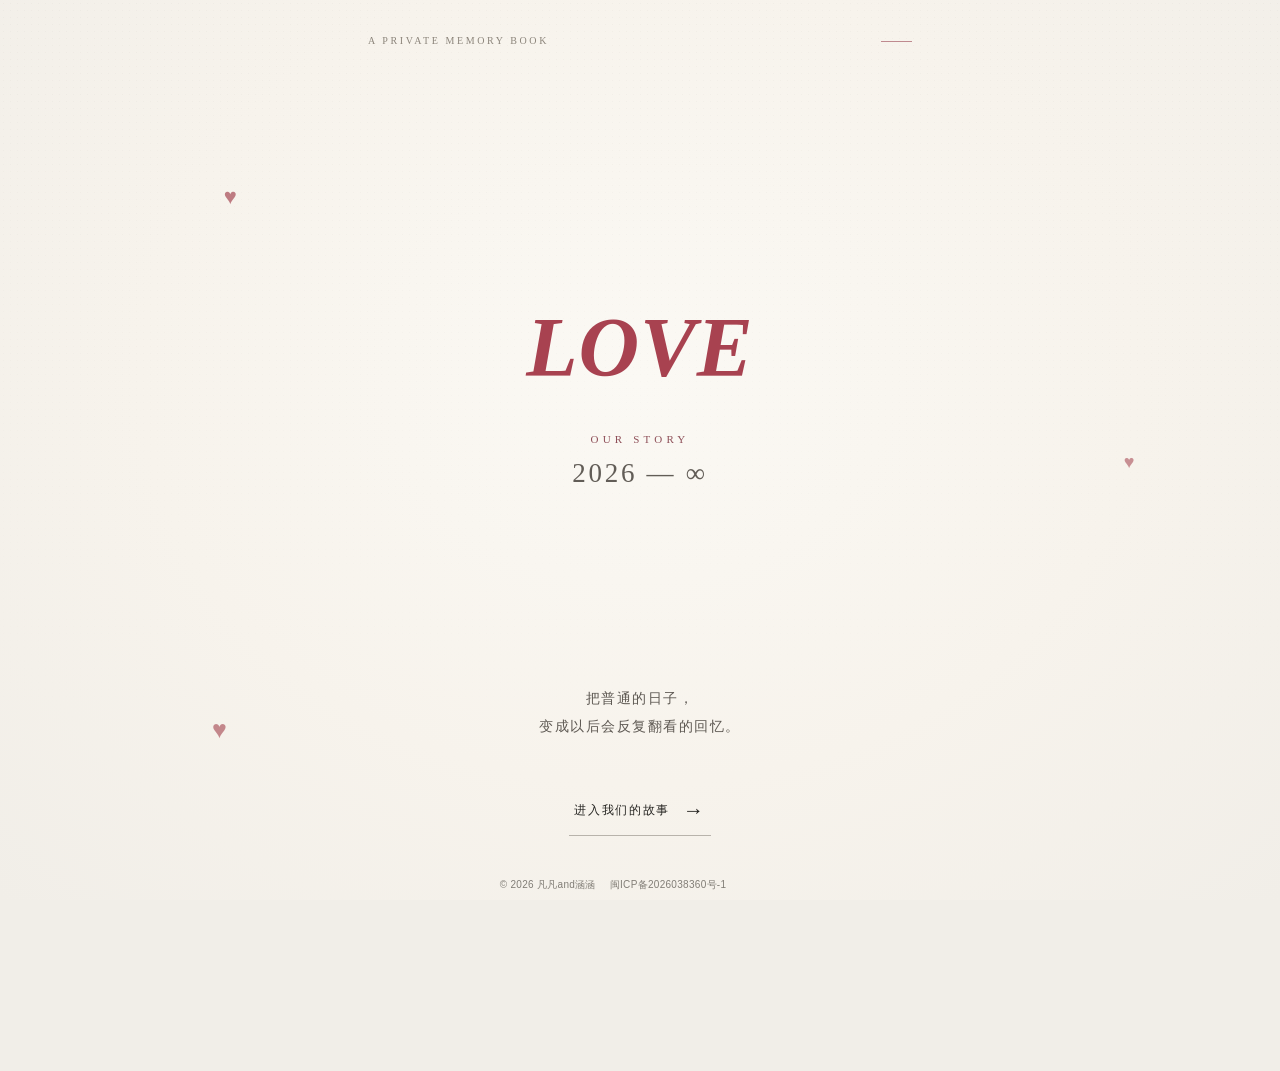
==== commit 956221c2: "merge: integrate photo recycle bin on production footer baseline" ====
--- a/public/index.html
+++ b/public/index.html
@@ -252,6 +252,19 @@
     .story-cover-open .music-control{top:max(18px,env(safe-area-inset-top));bottom:auto}
     .story-cover-open .music-panel{top:calc(100% + 11px);bottom:auto}
     @media(max-width:600px){.music-control{right:15px;bottom:max(14px,env(safe-area-inset-bottom))}.music-panel{position:fixed;left:0;right:0;bottom:0;width:100%;padding:22px 22px max(25px,env(safe-area-inset-bottom));border-radius:21px 21px 0 0}.story-cover-open .music-panel{top:auto;bottom:0}}
+    /* One shared registration footer, outside the cover's inert site shell. */
+    :root{--site-footer-space:44px}
+    .site-footer{position:fixed;left:15px;right:78px;bottom:max(7px,env(safe-area-inset-bottom));z-index:155;display:flex;flex-wrap:wrap;justify-content:center;align-items:center;gap:3px 14px;color:var(--muted);font-size:10px;line-height:1.6;letter-spacing:.03em;text-align:center;pointer-events:none}
+    .site-footer span,.site-footer a{max-width:100%;overflow-wrap:anywhere}
+    .site-footer a{color:inherit;text-decoration:none;pointer-events:auto;transition:color .2s ease}
+    .site-footer a:hover,.site-footer a:focus-visible{color:var(--rose-deep);text-decoration:underline;text-underline-offset:3px}
+    body:not(.book-mode) .bottombar{bottom:var(--site-footer-space)}
+    .intro-inner{padding-bottom:max(64px,env(safe-area-inset-bottom))}
+    .lightbox-open .site-footer{visibility:hidden}
+    @media(min-width:761px){.site-footer{left:42px;right:96px}}
+    @media(max-width:760px){
+      html:not(.story-cover-open) body.book-mode .site-footer{position:static;inset:auto;z-index:auto;padding:18px 78px max(26px,calc(env(safe-area-inset-bottom) + 16px)) 15px}
+    }
     @media(prefers-reduced-motion:reduce){.card{will-change:auto}.card-inner{animation:none!important}*{scroll-behavior:auto!important;transition-duration:.01ms!important;animation-duration:.01ms!important;animation-iteration-count:1!important}}
   </style>
 </head>
@@ -286,6 +299,10 @@
   <div class="lightbox" id="lightbox" role="dialog" aria-modal="true" aria-hidden="true" aria-label="照片预览"><button class="close" id="close" type="button" aria-label="关闭预览">×</button><button class="lightbox-nav prev" id="lightbox-prev" type="button" aria-label="上一张照片">‹</button><img id="large" alt="" draggable="false"><button class="lightbox-nav next" id="lightbox-next" type="button" aria-label="下一张照片">›</button><p id="large-title" aria-live="polite"></p><button class="comment-open" id="comment-open" type="button">💬 0</button><button class="delete-photo" id="delete-photo" type="button" hidden>从年轮移除</button></div>
   <aside class="comment-drawer" id="comment-drawer" role="dialog" aria-modal="true" aria-label="照片留言" hidden><div class="comment-panel"><div class="comment-head"><div><h2>照片留言</h2><span class="comment-kicker">给这一刻留下一句话</span><p id="comment-photo-title"></p></div><button id="comment-close" type="button" aria-label="关闭留言">×</button></div><div class="comment-list" id="comment-list" aria-live="polite"></div><button id="comment-more" type="button" hidden>查看更多留言</button><form class="comment-form" id="comment-form"><input id="comment-nickname" maxlength="20" placeholder="昵称（选填）" aria-label="昵称"><textarea id="comment-content" maxlength="300" placeholder="把这一刻的感受写下来……" aria-label="留言内容" required></textarea><span class="comment-message" id="comment-message" role="status"></span><button id="comment-submit" type="submit">留下这句话</button></form></div></aside>
   </div>
+  <footer class="site-footer" aria-label="网站备案信息">
+    <span>© 2026 凡凡and涵涵</span>
+    <a href="https://beian.miit.gov.cn/" target="_blank" rel="noopener noreferrer">闽ICP备2026038360号-1</a>
+  </footer>
   <audio id="global-music-audio" preload="none"></audio>
   <div class="music-control" id="music-control" hidden>
     <span class="music-hint" id="music-hint">点击开启音乐</span>
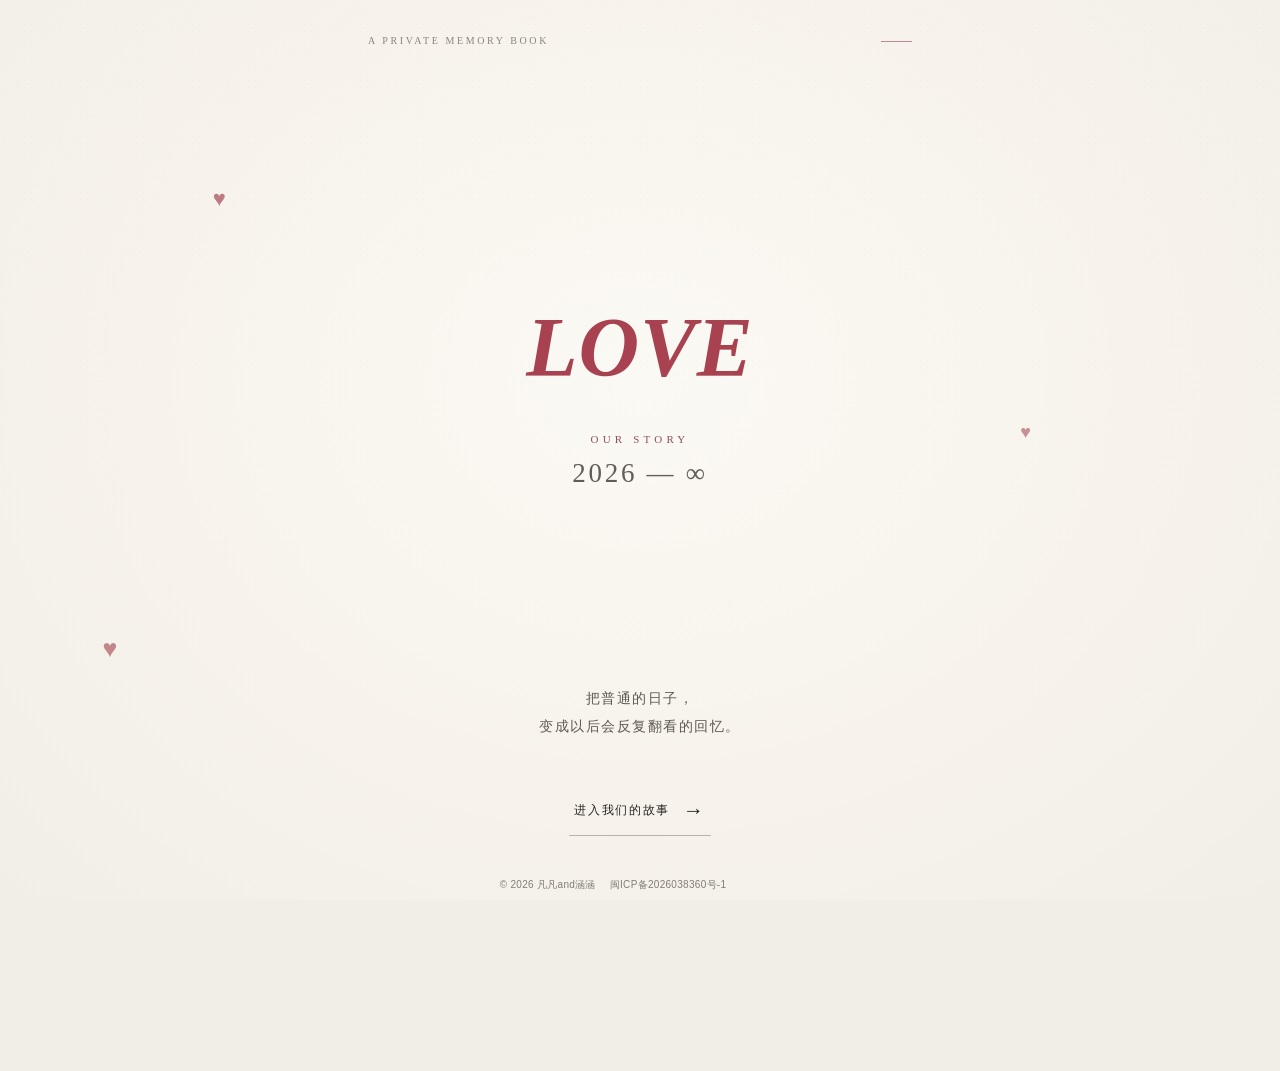
==== commit 9898b44e: "merge: integrate cover with recycle lifecycle and preserve production footer" ====
--- a/public/index.html
+++ b/public/index.html
@@ -11,6 +11,7 @@
     try{if(new URLSearchParams(location.search).get('bookPreview')!=='1')document.documentElement.classList.add('story-cover-open')}
     catch{document.documentElement.classList.add('story-cover-open')}
   </script>
+  <link rel="stylesheet" href="/book-cover.css?v=cover-v1">
   <style>
     :root{
       --paper:#f1eee8;
@@ -266,6 +267,19 @@
       html:not(.story-cover-open) body.book-mode .site-footer{position:static;inset:auto;z-index:auto;padding:18px 78px max(26px,calc(env(safe-area-inset-bottom) + 16px)) 15px}
     }
     @media(prefers-reduced-motion:reduce){.card{will-change:auto}.card-inner{animation:none!important}*{scroll-behavior:auto!important;transition-duration:.01ms!important;animation-duration:.01ms!important;animation-iteration-count:1!important}}
+
+    .album-cover-screen{width:min(440px,calc(100vw - 38px));display:flex;flex-direction:column;align-items:center;gap:24px;perspective:1500px}
+    .album-open-button{min-height:46px;padding:11px 24px;border:1px solid #aa78804d;border-radius:999px;background:#fffcf6;color:#835560;font:14px "KaiTi","STKaiti","Songti SC",serif;letter-spacing:.08em;box-shadow:0 4px 12px #6e4d3710;cursor:pointer;transition:background .2s,transform .2s}
+    .album-open-button:hover{background:#f3e8e5;transform:translateY(-1px)}.album-open-button:focus-visible{outline:2px solid #99515d;outline-offset:5px}
+    .stage[data-view="book"].album-cover-showing{height:auto;min-height:calc(100dvh - 76px);display:grid;place-items:center;padding:105px 0 90px;touch-action:pan-y}
+    body.album-cover-mode .site-footer{position:static;inset:auto;z-index:auto;padding:18px 78px max(26px,calc(env(safe-area-inset-bottom) + 16px)) 15px}
+    .album-cover-showing ~ .bottombar{display:none!important}
+    .album-cover-card{transition:transform .65s ease,opacity .65s ease;backface-visibility:hidden}
+    .album-cover-opening .album-cover-card{transform:rotateY(-85deg);opacity:0}.album-cover-opening .album-open-button{opacity:0;pointer-events:none}
+    .album-cover-opening.album-fade-only .album-cover-card{transform:none}
+    @media(max-width:760px){.stage[data-view="book"].album-cover-showing{padding:94px 0 62px;min-height:calc(100dvh - 76px)}.album-cover-screen{width:min(370px,calc(100vw - 40px));gap:22px}.album-cover-opening .album-cover-card{transform:none;opacity:0}}
+    @media(prefers-reduced-motion:reduce){.album-cover-card{transition:none}.album-cover-opening .album-cover-card{transform:none}}
+
   </style>
 </head>
 <body class="book-mode">
@@ -289,7 +303,8 @@
     <div class="grain"></div><div class="orbit-line"></div>
     <div class="center"><span class="love-mark" aria-label="Our Story"><span aria-hidden="true">♥</span> OUR STORY <span aria-hidden="true">♥</span></span><div class="year-switch" role="group" aria-label="切换年份"><button class="year-arrow" id="prev-year" type="button" aria-label="切换年份">‹</button><button class="year" id="year" type="button" aria-label="当前 2026 年，点击切换到 2027 年">2026</button><button class="year-arrow" id="next-year" type="button" aria-label="切换年份">›</button></div><span class="sub" id="year-sub">正在载入照片</span></div>
     <div id="cards" role="list" aria-label="照片"></div>
-    <section class="book-reader" id="book-reader" aria-label="书本照片浏览" hidden><div class="book-object" id="book-object"><div class="book-page left" id="book-left"></div><div class="book-page right" id="book-right"></div><div class="book-leaf" id="book-leaf" aria-hidden="true" hidden></div></div><div class="book-controls" id="book-controls"><button id="book-prev" type="button" aria-label="向前翻一页">‹</button><span id="book-count" aria-live="polite">00 / 00</span><button id="book-next" type="button" aria-label="向后翻一页">›</button></div><div class="book-years" role="group" aria-label="切换年份"><button class="book-year" type="button" data-year="2026" aria-pressed="true">2026</button><button class="book-year" type="button" data-year="2027" aria-pressed="false">2027</button></div></section>
+    <section class="album-cover-screen" id="album-cover-screen" aria-label="纪念册封面" hidden><div id="album-cover-card"></div><button class="album-open-button" id="album-open-button" type="button">翻开我们的故事 <span aria-hidden="true">↗</span></button></section>
+    <section class="book-reader" id="book-reader" tabindex="-1" aria-label="书本照片浏览" hidden><div class="book-object" id="book-object"><div class="book-page left" id="book-left"></div><div class="book-page right" id="book-right"></div><div class="book-leaf" id="book-leaf" aria-hidden="true" hidden></div></div><div class="book-controls" id="book-controls"><button id="book-prev" type="button" aria-label="向前翻一页">‹</button><span id="book-count" aria-live="polite">00 / 00</span><button id="book-next" type="button" aria-label="向后翻一页">›</button></div><div class="book-years" role="group" aria-label="切换年份"><button class="book-year" type="button" data-year="2026" aria-pressed="true">2026</button><button class="book-year" type="button" data-year="2027" aria-pressed="false">2027</button></div></section>
     <div class="empty" id="empty"><div class="empty-panel"><h2>让照片围成一圈</h2><p id="empty-message">正在载入照片…</p></div></div>
   </main>
   <header class="topbar"><button class="brand" id="open-cover" type="button" aria-label="凡凡和涵涵，重新进入纪念册封面">凡凡 <span class="amp">&amp;</span> 涵涵<small>2026 — ∞</small></button><nav class="views" aria-label="照片布局"><button class="pill" data-view="book" aria-pressed="true">书本</button><button class="pill" data-view="atlas" aria-pressed="false">图集</button><button class="pill" data-view="flat" aria-pressed="false">平面</button></nav><div class="tools"><button class="pill" id="restore-photos" type="button" hidden>恢复照片</button></div></header>
@@ -314,6 +329,7 @@
       <label for="music-volume">音量 <input id="music-volume" type="range" min="0" max="100" step="1" value="30" aria-label="音乐音量"></label>
     </div>
   </div>
+  <script src="/book-cover.js?v=cover-v1"></script>
   <script src="book-layouts.js?v=note-stack-20260926"></script>
   <script src="/music-player.js?v=2"></script>
   <script>
@@ -336,6 +352,7 @@
       if(!document.documentElement.classList.contains('story-cover-open'))return;
       siteShell.inert=false;introCover.inert=true;introCover.setAttribute('aria-hidden','true');
       document.documentElement.classList.remove('story-cover-open');
+      renderAlbumCover();
       openCoverButton.focus({preventScroll:true});
     }
     openCoverButton.addEventListener('click',showCover);
@@ -418,6 +435,55 @@
       }
       bookPageIndex=Math.min(bookPageIndex,Math.max(0,bookPages.length-1));
     }
+
+    let albumCoverOpen=true,albumCoverOpening=false,albumCoverTimer=0,albumConfig={...BookCover.defaults},albumPhoto=null;
+    const albumScreen=$('#album-cover-screen'),albumCard=$('#album-cover-card'),albumButton=$('#album-open-button');
+    function applyAlbumVisibility(){
+      const visible=view==='book'&&albumCoverOpen;
+      albumScreen.hidden=!visible;stage.classList.toggle('album-cover-showing',visible);
+      document.body.classList.toggle('album-cover-mode',visible);
+      bookReader.hidden=view!=='book'||visible;
+      if(visible){empty.hidden=true;renderAlbumCover()}
+    }
+    function renderAlbumCover(){
+      if(view!=='book'||!albumCoverOpen)return;
+      const ready=!document.documentElement.classList.contains('story-cover-open');
+      BookCover.render(albumCard,albumConfig,ready?albumPhoto:null);
+    }
+    function showAlbumCover(){
+      clearTimeout(albumCoverTimer);albumCoverOpening=false;albumCoverOpen=true;
+      albumScreen.classList.remove('album-cover-opening','album-fade-only');albumButton.disabled=false;
+      stopBookTurn();bookPageIndex=0;bookShown=-1;applyAlbumVisibility();
+    }
+    function finishAlbumOpen(){
+      if(!albumCoverOpening)return;
+      clearTimeout(albumCoverTimer);albumCoverOpening=false;albumCoverOpen=false;
+      albumScreen.classList.remove('album-cover-opening');albumButton.disabled=false;
+      applyAlbumVisibility();build();
+      bookReader.focus({preventScroll:true});
+    }
+    function openAlbum(){
+      if(view!=='book'||!albumCoverOpen||albumCoverOpening)return;
+      albumCoverOpening=true;albumButton.disabled=true;
+      if(reduced.matches){finishAlbumOpen();return}
+      try{
+        const canRotate=window.CSS?.supports?.('transform-style','preserve-3d')&&window.CSS?.supports?.('perspective','1000px');
+        albumScreen.classList.toggle('album-fade-only',!canRotate);
+        albumScreen.classList.add('album-cover-opening');
+      }catch{finishAlbumOpen();return}
+      // Timeout also completes opening if transitions are unavailable or interrupted.
+      albumCoverTimer=setTimeout(finishAlbumOpen,700);
+    }
+    albumButton.addEventListener('click',openAlbum);
+    albumCard.addEventListener('click',openAlbum);
+    albumCard.addEventListener('transitionend',event=>{if(event.target===albumCard&&event.propertyName==='opacity')finishAlbumOpen()});
+    async function loadAlbumCover(){
+      try{const response=await fetch('/api/book-cover',{cache:'no-store'});if(!response.ok)throw new Error('cover');
+        const data=await response.json();albumConfig={...BookCover.defaults,...data.cover};albumPhoto=data.photo||null;
+      }catch{albumConfig={...BookCover.defaults};albumPhoto=null}
+      renderAlbumCover();
+    }
+
     function setYear(year){
       if(year!=='2026'&&year!=='2027')return;
       stopBookTurn();
@@ -445,6 +511,7 @@
       empty.querySelector('h2').textContent=view==='book'?'书本尚未排版':'让照片围成一圈';
       $('#empty-message').textContent=loading?'正在载入照片…':loadError?'照片暂时无法加载，请稍后刷新页面。':view==='book'&&!bookPages.length?'这个年份的书本还没有页面。':`这个年份暂时没有照片，请切换到 ${selectedYear==='2026'?'2027':'2026'} 年。`;
       $('#restore-photos').hidden=removedSeedKeys.size===0;
+      applyAlbumVisibility();
       if(!photos.length){$('#year-sub').textContent=loading?'正在载入照片':loadError?'加载失败':'0张photo';$('#photo-title').textContent=loading?'正在载入照片':loadError?'照片暂时无法加载':`${selectedYear} 年暂无照片`;$('#photo-detail').textContent='可切换年份查看照片';$('#counter').textContent='00 / 00';$('#book-count').textContent='00 / 00';updateStoryNav(0);if(view==='book'&&bookPages.length)showBookPage(bookPageIndex);return}
       showMoment(0);
       render(true);
@@ -521,7 +588,7 @@
       bookObject.style.setProperty('--page-shadow',String((phase*.65).toFixed(3)));
     }
     function showBookPage(index,animateTurn=false){
-      if(!bookPages.length)return;
+      if(albumCoverOpen||!bookPages.length)return;
       stopBookTurn();
       const previous=bookShown;bookShown=index;bookPageIndex=index;
       $('#book-count').textContent=`${String(index+1).padStart(2,'0')} / ${String(bookPages.length).padStart(2,'0')}`;
@@ -581,13 +648,13 @@
         loadPreview(img,photos[i]);
       });
     }
-    function render(instant=false,ms=16){if(view==='book'){if(bookPages.length&&bookShown!==bookPageIndex)showBookPage(bookPageIndex,!instant);return false}if(!photos.length)return false;const ease=instant||reduced.matches?1:1-Math.exp(-ms/120);position+=(target-position)*ease;let moving=Math.abs(target-position)>.002;const w=stage.clientWidth,h=stage.clientHeight,current=wrap(Math.round(position),photos.length);
+    function render(instant=false,ms=16){if(view==='book'){if(albumCoverOpen)return false;if(bookPages.length&&bookShown!==bookPageIndex)showBookPage(bookPageIndex,!instant);return false}if(!photos.length)return false;const ease=instant||reduced.matches?1:1-Math.exp(-ms/120);position+=(target-position)*ease;let moving=Math.abs(target-position)>.002;const w=stage.clientWidth,h=stage.clientHeight,current=wrap(Math.round(position),photos.length);
       if(current!==active){active=current;showMoment(current)}
       cards.forEach((card,i)=>{const d=wrap(i-position+photos.length/2,photos.length)-photos.length/2,p=pose(d,w,h,i);card.style.visibility=p.opacity<=0?'hidden':'visible';card.style.opacity=p.opacity.toFixed(3);card.style.zIndex=String(Math.round((p.depth+10)*100));card.style.transform=`translate(-50%,-50%) perspective(1000px) translate3d(${p.x.toFixed(1)}px,${p.y.toFixed(1)}px,${p.z.toFixed(1)}px) rotateY(${p.rotY.toFixed(1)}deg) rotateZ(${p.rotZ.toFixed(1)}deg) scale(${(p.s/160).toFixed(4)})`;card.setAttribute('aria-hidden',p.opacity<=0?'true':'false')});loadVisibleCardImages();return moving;}
     function updateStoryNav(index){const count=photos.length;if(!count){$('#moment-prev-label').textContent='—';$('#moment-current-label').textContent='00';$('#moment-next-label').textContent='—';return}const label=i=>String(wrap(i,count)+1).padStart(2,'0');$('#moment-prev-label').textContent=label(index-1);$('#moment-current-label').textContent=label(index);$('#moment-next-label').textContent=label(index+1)}
     function animate(t){const ms=last?Math.min(t-last,50):16;last=t;if(render(false,ms))frame=requestAnimationFrame(animate);else{frame=0;last=0;if(Math.abs(position)>photos.length*10){const laps=Math.trunc(position/photos.length)*photos.length;position-=laps;target-=laps;}}}
     function wake(){if(!frame)frame=requestAnimationFrame(animate)}
-    function switchView(v){view=v;stage.dataset.view=v;document.body.classList.toggle('book-mode',v==='book');if(v!=='book'&&scrollY)scrollTo(0,0);bookReader.hidden=v!=='book';bookObject.hidden=!bookPages.length;$('#book-controls').hidden=!bookPages.length;empty.hidden=(v==='book'?bookPages.length:photos.length)>0;empty.querySelector('h2').textContent=v==='book'?'书本尚未排版':'让照片围成一圈';$('#empty-message').textContent=v==='book'&&!bookPages.length?'这个年份的书本还没有页面。':`这个年份暂时没有照片，请切换到 ${selectedYear==='2026'?'2027':'2026'} 年。`;list.setAttribute('aria-hidden',String(v==='book'));document.querySelectorAll('.views [data-view]').forEach(b=>b.setAttribute('aria-pressed',String(b.dataset.view===v)));if(v==='book'&&bookPages.length){bookShown=-1;showBookPage(bookPageIndex)}else stopBookTurn();render(true);wake()}
+    function switchView(v){view=v;stage.dataset.view=v;document.body.classList.toggle('book-mode',v==='book');if(v!=='book'&&scrollY)scrollTo(0,0);bookReader.hidden=v!=='book';bookObject.hidden=!bookPages.length;$('#book-controls').hidden=!bookPages.length;empty.hidden=(v==='book'?bookPages.length:photos.length)>0;empty.querySelector('h2').textContent=v==='book'?'书本尚未排版':'让照片围成一圈';$('#empty-message').textContent=v==='book'&&!bookPages.length?'这个年份的书本还没有页面。':`这个年份暂时没有照片，请切换到 ${selectedYear==='2026'?'2027':'2026'} 年。`;list.setAttribute('aria-hidden',String(v==='book'));document.querySelectorAll('.views [data-view]').forEach(b=>b.setAttribute('aria-pressed',String(b.dataset.view===v)));if(v==='book')showAlbumCover();else{clearTimeout(albumCoverTimer);albumCoverOpening=false;stopBookTurn();applyAlbumVisibility()}render(true);wake()}
     document.querySelectorAll('.views [data-view]').forEach(b=>b.addEventListener('click',()=>switchView(b.dataset.view)));
     for(const id of ['year','prev-year','next-year'])$("#"+id).addEventListener('click',()=>setYear(selectedYear==='2026'?'2027':'2026'));
     document.querySelectorAll('.book-year').forEach(button=>button.addEventListener('click',()=>setYear(button.dataset.year)));
@@ -661,7 +728,7 @@
     $('#delete-photo').addEventListener('click',()=>{if(openIndex<0)return;const photo=lightboxPool[openIndex];closeLightbox();removePhoto(photo)});
     $('#undo-delete').addEventListener('click',async()=>{const undo=undoAction;if(!undo)return;undoAction=null;try{showStatus(await undo()?'已恢复照片':'已恢复显示，但保存失败')}catch{showStatus('已恢复显示，但保存失败')}});
     $('#restore-photos').addEventListener('click',restorePhotos);
-    document.addEventListener('keydown',e=>{if(['ArrowLeft','ArrowUp','ArrowRight','ArrowDown','Home'].includes(e.key)&&e.target instanceof Element&&e.target.closest('input,textarea,select,button,a[href],summary,[contenteditable]:not([contenteditable="false"]),[role="slider"],[role="button"],[role="textbox"],[role="combobox"],[role="spinbutton"],[role="listbox"],[role="menuitem"],audio[controls],video[controls]'))return;if(!$('#comment-drawer').hidden){if(e.key==='Escape')closeComments();return}if(document.documentElement.classList.contains('story-cover-open'))return;if($('#lightbox').classList.contains('open')){if(e.key==='Escape')closeLightbox();else if(e.key==='ArrowLeft'){e.preventDefault();stepLightbox(-1)}else if(e.key==='ArrowRight'){e.preventDefault();stepLightbox(1)}return}if(e.altKey||e.metaKey||e.ctrlKey)return;if(['ArrowLeft','ArrowUp','ArrowRight','ArrowDown'].includes(e.key)){e.preventDefault();if(view==='book')stepBook(['ArrowRight','ArrowDown'].includes(e.key)?1:-1);else{target=Math.round(target)+(['ArrowRight','ArrowDown'].includes(e.key)?1:-1);wake()}}else if(e.key==='Home'){e.preventDefault();if(view==='book'&&bookPages.length)showBookPage(0);else{target=0;wake()}}});
+    document.addEventListener('keydown',e=>{if(['ArrowLeft','ArrowUp','ArrowRight','ArrowDown','Home'].includes(e.key)&&e.target instanceof Element&&e.target.closest('input,textarea,select,button,a[href],summary,[contenteditable]:not([contenteditable="false"]),[role="slider"],[role="button"],[role="textbox"],[role="combobox"],[role="spinbutton"],[role="listbox"],[role="menuitem"],audio[controls],video[controls]'))return;if(!$('#comment-drawer').hidden){if(e.key==='Escape')closeComments();return}if(document.documentElement.classList.contains('story-cover-open'))return;if($('#lightbox').classList.contains('open')){if(e.key==='Escape')closeLightbox();else if(e.key==='ArrowLeft'){e.preventDefault();stepLightbox(-1)}else if(e.key==='ArrowRight'){e.preventDefault();stepLightbox(1)}return}if(view==='book'&&albumCoverOpen)return;if(e.altKey||e.metaKey||e.ctrlKey)return;if(['ArrowLeft','ArrowUp','ArrowRight','ArrowDown'].includes(e.key)){e.preventDefault();if(view==='book')stepBook(['ArrowRight','ArrowDown'].includes(e.key)?1:-1);else{target=Math.round(target)+(['ArrowRight','ArrowDown'].includes(e.key)?1:-1);wake()}}else if(e.key==='Home'){e.preventDefault();if(view==='book'&&bookPages.length)showBookPage(0);else{target=0;wake()}}});
     async function loadFiles(input){const chosen=Array.from(input.files||[]);input.value='';const heic=chosen.filter(f=>/\.(heic|heif)$/i.test(f.name)||/^image\/(heic|heif)$/i.test(f.type));const files=chosen.filter(f=>!heic.includes(f)&&(f.type.startsWith('image/')||/\.(jpe?g|png|webp|gif|bmp|avif)$/i.test(f.name)));if(!files.length){showStatus(heic.length?'HEIC 无法直接显示，请先转换成 JPG 或 PNG':'没有找到可读取的图片，请选 JPG、PNG 或 WebP');return}const year=selectedYear,next=files.map(f=>{const path=f.webkitRelativePath||f.name;return {title:f.name.replace(/\.[^.]+$/,''),year,path,src:URL.createObjectURL(f),blob:f,key:`${year}|${path}|${f.size}|${f.lastModified}`}});const result=await addPhotos(next);let message=result.added?(result.saved?`已添加并保存 ${result.added} 张到 ${year} 年`:`已添加 ${result.added} 张，但浏览器未能保存，关闭后会丢失`):'这些照片已经添加过了';if(heic.length)message+=`；另有 ${heic.length} 张 HEIC 需先转换`;showStatus(message);}
     async function loadPublishedPhotos(){
       try{
@@ -689,7 +756,7 @@
       }catch{bookLayoutConfigured=false;deriveBookPages();if(view==='book')build()}
     }
     const previewYear=new URLSearchParams(location.search).get('bookYear');
-    window.addEventListener('resize',()=>{stopBookTurn();render(true)});reduced.addEventListener('change',()=>{if(reduced.matches)stopBookTurn();render(true)});setYear(previewYear==='2027'?'2027':'2026');Promise.all([loadPublishedPhotos(),loadBookLayout()]);
+    window.addEventListener('resize',()=>{stopBookTurn();render(true)});reduced.addEventListener('change',()=>{if(reduced.matches)stopBookTurn();render(true)});setYear(previewYear==='2027'?'2027':'2026');Promise.all([loadPublishedPhotos(),loadBookLayout(),loadAlbumCover()]);
     document.addEventListener('visibilitychange',()=>{if(!document.hidden){loadPublishedPhotos();loadBookLayout()}});
   })();
   </script>
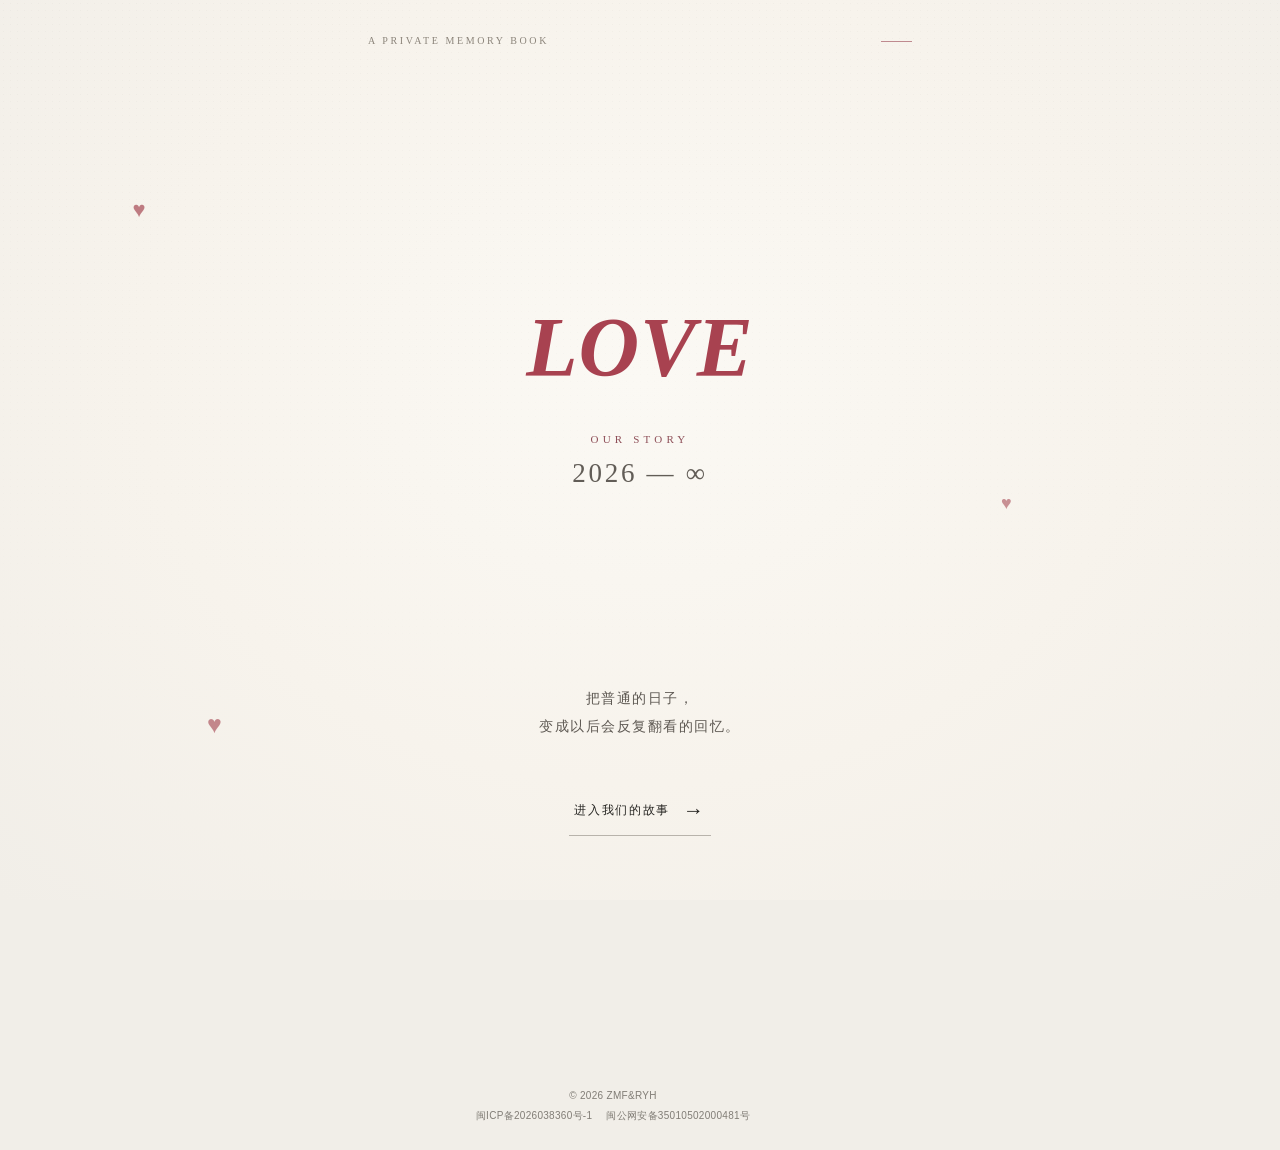
==== commit 4d5875ec: "chore: update display brand and public security footer" ====
--- a/public/index.html
+++ b/public/index.html
@@ -5,8 +5,8 @@
   <meta charset="utf-8">
   <meta name="viewport" content="width=device-width, initial-scale=1, viewport-fit=cover">
   <meta name="theme-color" content="#f1eee8">
-  <meta name="description" content="凡凡and涵涵 · 从 2026 延续的照片记忆">
-  <title>凡凡and涵涵</title>
+  <meta name="description" content="ZMF&amp;RYH · 从 2026 延续的照片记忆">
+  <title>ZMF&amp;RYH</title>
   <script>
     try{if(new URLSearchParams(location.search).get('bookPreview')!=='1')document.documentElement.classList.add('story-cover-open')}
     catch{document.documentElement.classList.add('story-cover-open')}
@@ -254,25 +254,24 @@
     .story-cover-open .music-panel{top:calc(100% + 11px);bottom:auto}
     @media(max-width:600px){.music-control{right:15px;bottom:max(14px,env(safe-area-inset-bottom))}.music-panel{position:fixed;left:0;right:0;bottom:0;width:100%;padding:22px 22px max(25px,env(safe-area-inset-bottom));border-radius:21px 21px 0 0}.story-cover-open .music-panel{top:auto;bottom:0}}
     /* One shared registration footer, outside the cover's inert site shell. */
-    :root{--site-footer-space:44px}
-    .site-footer{position:fixed;left:15px;right:78px;bottom:max(7px,env(safe-area-inset-bottom));z-index:155;display:flex;flex-wrap:wrap;justify-content:center;align-items:center;gap:3px 14px;color:var(--muted);font-size:10px;line-height:1.6;letter-spacing:.03em;text-align:center;pointer-events:none}
+    :root{--site-footer-space:88px}
+    .site-footer{position:relative;inset:auto;z-index:1;display:flex;flex-direction:column;justify-content:center;align-items:center;gap:4px;padding:18px 78px max(26px,calc(env(safe-area-inset-bottom) + 16px)) 15px;background:var(--paper);color:var(--muted);font-size:10px;line-height:1.6;letter-spacing:.03em;text-align:center}
+    .site-registration-links{display:flex;flex-wrap:wrap;justify-content:center;gap:3px 14px;max-width:100%}
+    body:not(.book-mode) .site-footer{margin-top:calc(100dvh - var(--site-footer-space));min-height:var(--site-footer-space);padding-top:6px;padding-bottom:max(10px,env(safe-area-inset-bottom));z-index:155}
     .site-footer span,.site-footer a{max-width:100%;overflow-wrap:anywhere}
     .site-footer a{color:inherit;text-decoration:none;pointer-events:auto;transition:color .2s ease}
     .site-footer a:hover,.site-footer a:focus-visible{color:var(--rose-deep);text-decoration:underline;text-underline-offset:3px}
     body:not(.book-mode) .bottombar{bottom:var(--site-footer-space)}
     .intro-inner{padding-bottom:max(64px,env(safe-area-inset-bottom))}
     .lightbox-open .site-footer{visibility:hidden}
-    @media(min-width:761px){.site-footer{left:42px;right:96px}}
-    @media(max-width:760px){
-      html:not(.story-cover-open) body.book-mode .site-footer{position:static;inset:auto;z-index:auto;padding:18px 78px max(26px,calc(env(safe-area-inset-bottom) + 16px)) 15px}
-    }
+    @media(min-width:761px){:root{--site-footer-space:64px}.site-footer{padding-left:42px;padding-right:96px}}
+
     @media(prefers-reduced-motion:reduce){.card{will-change:auto}.card-inner{animation:none!important}*{scroll-behavior:auto!important;transition-duration:.01ms!important;animation-duration:.01ms!important;animation-iteration-count:1!important}}
 
     .album-cover-screen{width:min(440px,calc(100vw - 38px));display:flex;flex-direction:column;align-items:center;gap:24px;perspective:1500px}
     .album-open-button{min-height:46px;padding:11px 24px;border:1px solid #aa78804d;border-radius:999px;background:#fffcf6;color:#835560;font:14px "KaiTi","STKaiti","Songti SC",serif;letter-spacing:.08em;box-shadow:0 4px 12px #6e4d3710;cursor:pointer;transition:background .2s,transform .2s}
     .album-open-button:hover{background:#f3e8e5;transform:translateY(-1px)}.album-open-button:focus-visible{outline:2px solid #99515d;outline-offset:5px}
     .stage[data-view="book"].album-cover-showing{height:auto;min-height:calc(100dvh - 76px);display:grid;place-items:center;padding:105px 0 90px;touch-action:pan-y}
-    body.album-cover-mode .site-footer{position:static;inset:auto;z-index:auto;padding:18px 78px max(26px,calc(env(safe-area-inset-bottom) + 16px)) 15px}
     .album-cover-showing ~ .bottombar{display:none!important}
     .album-cover-card{transition:transform .65s ease,opacity .65s ease;backface-visibility:hidden}
     .album-cover-opening .album-cover-card{transform:rotateY(-85deg);opacity:0}.album-cover-opening .album-open-button{opacity:0;pointer-events:none}
@@ -299,7 +298,7 @@
     </div>
   </section>
   <div class="site-shell" id="site-shell">
-  <main class="stage" id="stage" data-view="book" tabindex="0" aria-label="凡凡和涵涵的照片，可用鼠标滚轮、拖动或方向键浏览">
+  <main class="stage" id="stage" data-view="book" tabindex="0" aria-label="ZMF&amp;RYH 的照片，可用鼠标滚轮、拖动或方向键浏览">
     <div class="grain"></div><div class="orbit-line"></div>
     <div class="center"><span class="love-mark" aria-label="Our Story"><span aria-hidden="true">♥</span> OUR STORY <span aria-hidden="true">♥</span></span><div class="year-switch" role="group" aria-label="切换年份"><button class="year-arrow" id="prev-year" type="button" aria-label="切换年份">‹</button><button class="year" id="year" type="button" aria-label="当前 2026 年，点击切换到 2027 年">2026</button><button class="year-arrow" id="next-year" type="button" aria-label="切换年份">›</button></div><span class="sub" id="year-sub">正在载入照片</span></div>
     <div id="cards" role="list" aria-label="照片"></div>
@@ -307,7 +306,7 @@
     <section class="book-reader" id="book-reader" tabindex="-1" aria-label="书本照片浏览" hidden><div class="book-object" id="book-object"><div class="book-page left" id="book-left"></div><div class="book-page right" id="book-right"></div><div class="book-leaf" id="book-leaf" aria-hidden="true" hidden></div></div><div class="book-controls" id="book-controls"><button id="book-prev" type="button" aria-label="向前翻一页">‹</button><span id="book-count" aria-live="polite">00 / 00</span><button id="book-next" type="button" aria-label="向后翻一页">›</button></div><div class="book-years" role="group" aria-label="切换年份"><button class="book-year" type="button" data-year="2026" aria-pressed="true">2026</button><button class="book-year" type="button" data-year="2027" aria-pressed="false">2027</button></div></section>
     <div class="empty" id="empty"><div class="empty-panel"><h2>让照片围成一圈</h2><p id="empty-message">正在载入照片…</p></div></div>
   </main>
-  <header class="topbar"><button class="brand" id="open-cover" type="button" aria-label="凡凡和涵涵，重新进入纪念册封面">凡凡 <span class="amp">&amp;</span> 涵涵<small>2026 — ∞</small></button><nav class="views" aria-label="照片布局"><button class="pill" data-view="book" aria-pressed="true">书本</button><button class="pill" data-view="atlas" aria-pressed="false">图集</button><button class="pill" data-view="flat" aria-pressed="false">平面</button></nav><div class="tools"><button class="pill" id="restore-photos" type="button" hidden>恢复照片</button></div></header>
+  <header class="topbar"><button class="brand" id="open-cover" type="button" aria-label="ZMF&amp;RYH，重新进入纪念册封面">ZMF<span class="amp">&amp;</span>RYH<small>2026 — ∞</small></button><nav class="views" aria-label="照片布局"><button class="pill" data-view="book" aria-pressed="true">书本</button><button class="pill" data-view="atlas" aria-pressed="false">图集</button><button class="pill" data-view="flat" aria-pressed="false">平面</button></nav><div class="tools"><button class="pill" id="restore-photos" type="button" hidden>恢复照片</button></div></header>
   <footer class="bottombar"><div class="meta"><span class="eyebrow">MOMENT / 照片</span><span class="title" id="photo-title">和宝宝的记忆</span><span class="detail" id="photo-detail">2026 · 和宝宝的记忆</span></div><div class="story-nav" aria-label="照片切换"><button id="moment-prev" type="button" aria-label="上一张照片">‹</button><span class="neighbor" id="moment-prev-label">—</span><span class="current" id="moment-current-label">00</span><span class="neighbor" id="moment-next-label">—</span><button id="moment-next" type="button" aria-label="下一张照片">›</button></div><span class="counter" id="counter">00 / 00</span></footer>
   <input class="file-input" id="files" type="file" accept="image/*,.jpg,.jpeg,.png,.webp,.gif,.bmp,.avif,.heic,.heif" multiple><input class="file-input" id="folder" type="file" accept="image/*,.heic,.heif" multiple webkitdirectory>
   <div class="import-status" id="import-status" role="status" aria-live="polite" hidden><span id="status-text"></span><button id="undo-delete" type="button" hidden>撤销</button></div>
@@ -315,8 +314,8 @@
   <aside class="comment-drawer" id="comment-drawer" role="dialog" aria-modal="true" aria-label="照片留言" hidden><div class="comment-panel"><div class="comment-head"><div><h2>照片留言</h2><span class="comment-kicker">给这一刻留下一句话</span><p id="comment-photo-title"></p></div><button id="comment-close" type="button" aria-label="关闭留言">×</button></div><div class="comment-list" id="comment-list" aria-live="polite"></div><button id="comment-more" type="button" hidden>查看更多留言</button><form class="comment-form" id="comment-form"><input id="comment-nickname" maxlength="20" placeholder="昵称（选填）" aria-label="昵称"><textarea id="comment-content" maxlength="300" placeholder="把这一刻的感受写下来……" aria-label="留言内容" required></textarea><span class="comment-message" id="comment-message" role="status"></span><button id="comment-submit" type="submit">留下这句话</button></form></div></aside>
   </div>
   <footer class="site-footer" aria-label="网站备案信息">
-    <span>© 2026 凡凡and涵涵</span>
-    <a href="https://beian.miit.gov.cn/" target="_blank" rel="noopener noreferrer">闽ICP备2026038360号-1</a>
+    <span class="site-copyright">© 2026 ZMF&amp;RYH</span>
+    <div class="site-registration-links"><a href="https://beian.miit.gov.cn/" target="_blank" rel="noopener noreferrer">闽ICP备2026038360号-1</a><a href="https://beian.mps.gov.cn/#/query/webSearch?code=35010502000481" target="_blank" rel="noopener noreferrer">闽公网安备35010502000481号</a></div>
   </footer>
   <audio id="global-music-audio" preload="none"></audio>
   <div class="music-control" id="music-control" hidden>
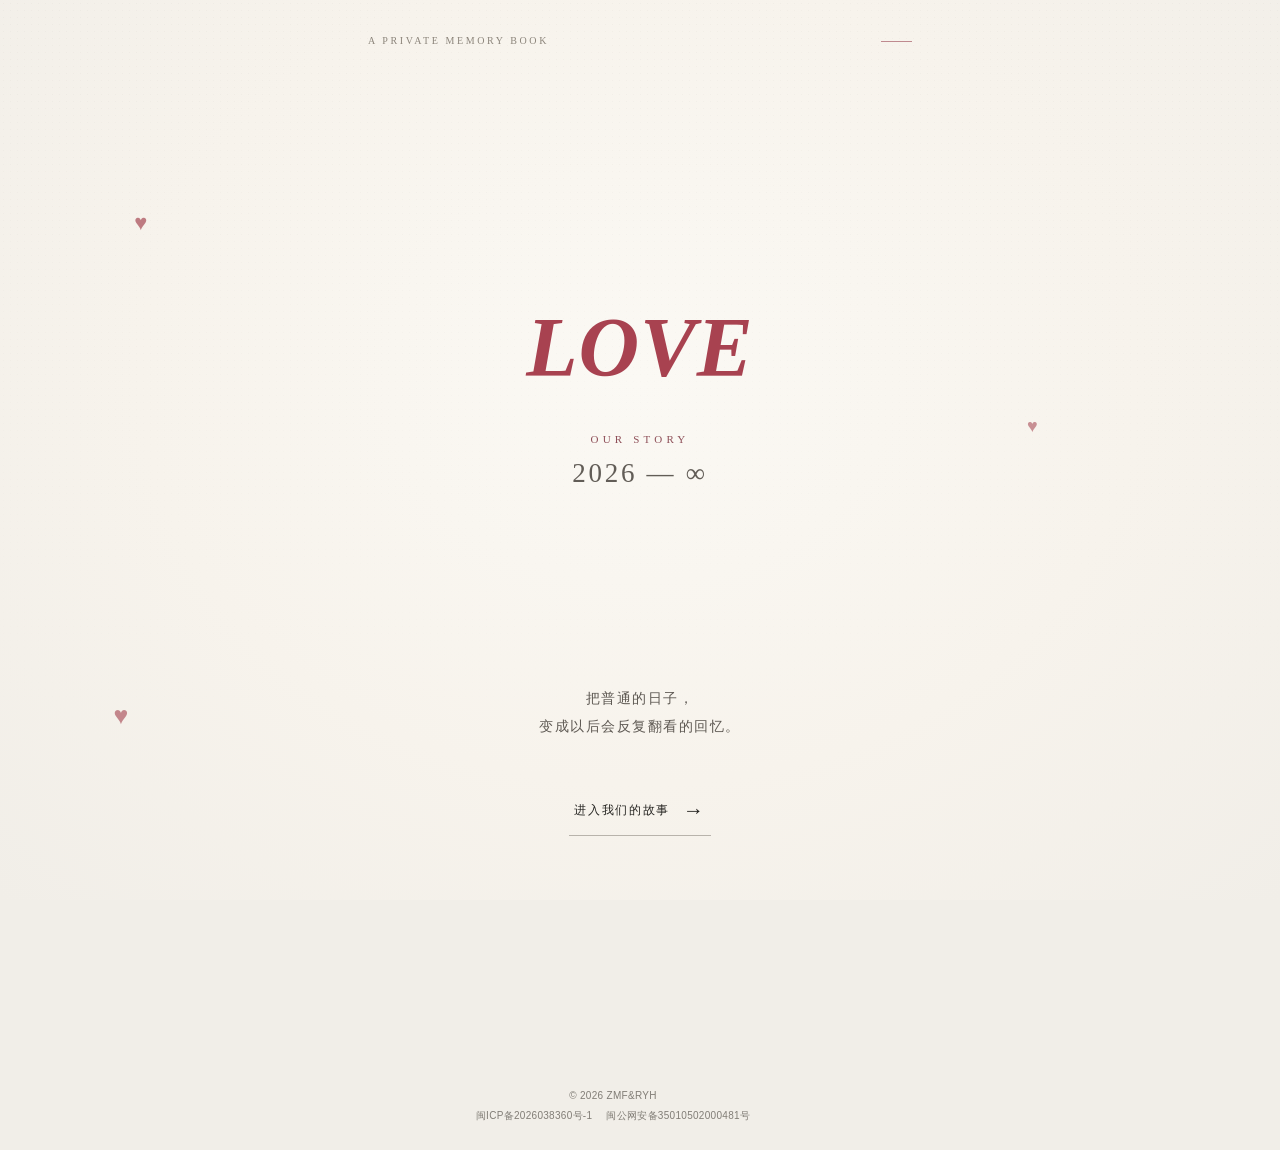
==== commit 5830cec1: "feat: add photo metadata editor" ====
--- a/public/index.html
+++ b/public/index.html
@@ -328,6 +328,7 @@
       <label for="music-volume">音量 <input id="music-volume" type="range" min="0" max="100" step="1" value="30" aria-label="音乐音量"></label>
     </div>
   </div>
+  <script src="/photo-metadata.js?v=1"></script>
   <script src="/book-cover.js?v=cover-v1"></script>
   <script src="book-layouts.js?v=note-stack-20260926"></script>
   <script src="/music-player.js?v=2"></script>
@@ -483,15 +484,18 @@
       renderAlbumCover();
     }
 
-    function setYear(year){
-      if(year!=='2026'&&year!=='2027')return;
+    function availableYears(){return view==='book'?['2026','2027']:[...new Set(['2026','2027',...library.map(PhotoMetadata.year)])].sort()}
+    function adjacentYear(direction=1){const years=availableYears();return years[wrap(years.indexOf(selectedYear)+direction,years.length)]}
+    function setYear(year,preservePage=false){
+      const years=availableYears();if(!years.includes(year))year=years[0];
+      const previousPage=bookPageIndex;
       stopBookTurn();
       const yearButton=$('#year'),changed=selectedYear!==year;
-      selectedYear=year;photos=library.filter(p=>p.year===year);position=target=0;active=-1;bookShown=-1;bookPageIndex=0;deriveBookPages();
+      selectedYear=year;photos=view==='book'?library.filter(p=>p.year===year):PhotoMetadata.sort(library.filter(p=>PhotoMetadata.year(p)===year));position=target=0;active=-1;bookShown=-1;bookPageIndex=preservePage?previousPage:0;deriveBookPages();
       yearButton.textContent=year;
-      yearButton.setAttribute('aria-label',`当前 ${year} 年，点击切换到 ${year==='2026'?'2027':'2026'} 年`);
-      const other=year==='2026'?'2027':'2026';
-      $('#prev-year').setAttribute('aria-label',`切换到 ${other} 年`);$('#next-year').setAttribute('aria-label',`切换到 ${other} 年`);
+      yearButton.setAttribute('aria-label',`当前 ${year} 年，点击切换到 ${adjacentYear()} 年`);
+      const other=adjacentYear();
+      $('#prev-year').setAttribute('aria-label',`切换到 ${adjacentYear(-1)} 年`);$('#next-year').setAttribute('aria-label',`切换到 ${other} 年`);
       document.querySelectorAll('.book-year').forEach(button=>button.setAttribute('aria-pressed',String(button.dataset.year===year)));
       if(changed&&!reduced.matches){yearButton.classList.remove('is-changing');void yearButton.offsetWidth;yearButton.classList.add('is-changing');setTimeout(()=>yearButton.classList.remove('is-changing'),380)}
       build();
@@ -541,7 +545,7 @@
             block.append(body,author);if(layout.noteArea)grid.append(block);else inlineNote=block;
           }
         }
-        foot.className='book-page-foot';title.textContent=firstPhoto?(firstPhoto.builtin?firstPhoto.title.replace(/\s*·\s*\d+$/,''):firstPhoto.title):'凡凡 & 涵涵';number.textContent=String(index+1).padStart(2,'0');foot.append(title,number);
+        foot.className='book-page-foot';title.textContent=firstPhoto?(firstPhoto.builtin?firstPhoto.title.replace(/^和宝宝的记忆\s*·\s*\d+$/,'和宝宝的记忆'):firstPhoto.title):'凡凡 & 涵涵';number.textContent=String(index+1).padStart(2,'0');foot.append(title,number);
         page.append(grid,...(inlineNote?[inlineNote]:[]),foot);
       }else{
         const cover=document.createElement('div'),heart=document.createElement('span'),names=document.createElement('strong'),line=document.createElement('small');
@@ -635,7 +639,7 @@
       const slotOpacity=photos.length<=slots?1:clamp((slots/2-Math.abs(d))/.75,0,1);
       return {x,y,z,s,rotY,rotZ,depth,opacity:slotOpacity*spatialOpacity};
     }
-    function showMoment(index){if(!photos.length)return;momentIndex=wrap(index,photos.length);const p=photos[momentIndex];$('#year-sub').textContent=p.demo?'DEMO · 示例照片':`${photos.length}张photo`;$('#photo-title').textContent=p.title;$('#photo-detail').textContent=p.demo?'点击右上角，导入你的照片':`${p.year} · ${p.path||'本地照片'}`;$('#counter').textContent=`${String(momentIndex+1).padStart(2,'0')} / ${String(photos.length).padStart(2,'0')}`;updateStoryNav(momentIndex)}
+    function showMoment(index){if(!photos.length)return;momentIndex=wrap(index,photos.length);const p=photos[momentIndex];$('#year-sub').textContent=p.demo?'DEMO · 示例照片':`${photos.length}张photo`;$('#photo-title').textContent=p.title;$('#photo-detail').textContent=p.demo?'点击右上角，导入你的照片':`${p.shotDate||PhotoMetadata.year(p)} · ${p.path||'本地照片'}`;$('#counter').textContent=`${String(momentIndex+1).padStart(2,'0')} / ${String(photos.length).padStart(2,'0')}`;updateStoryNav(momentIndex)}
     function loadVisibleCardImages(){
       const viewport=stage.getBoundingClientRect();
       cards.forEach((card,i)=>{
@@ -653,9 +657,9 @@
     function updateStoryNav(index){const count=photos.length;if(!count){$('#moment-prev-label').textContent='—';$('#moment-current-label').textContent='00';$('#moment-next-label').textContent='—';return}const label=i=>String(wrap(i,count)+1).padStart(2,'0');$('#moment-prev-label').textContent=label(index-1);$('#moment-current-label').textContent=label(index);$('#moment-next-label').textContent=label(index+1)}
     function animate(t){const ms=last?Math.min(t-last,50):16;last=t;if(render(false,ms))frame=requestAnimationFrame(animate);else{frame=0;last=0;if(Math.abs(position)>photos.length*10){const laps=Math.trunc(position/photos.length)*photos.length;position-=laps;target-=laps;}}}
     function wake(){if(!frame)frame=requestAnimationFrame(animate)}
-    function switchView(v){view=v;stage.dataset.view=v;document.body.classList.toggle('book-mode',v==='book');if(v!=='book'&&scrollY)scrollTo(0,0);bookReader.hidden=v!=='book';bookObject.hidden=!bookPages.length;$('#book-controls').hidden=!bookPages.length;empty.hidden=(v==='book'?bookPages.length:photos.length)>0;empty.querySelector('h2').textContent=v==='book'?'书本尚未排版':'让照片围成一圈';$('#empty-message').textContent=v==='book'&&!bookPages.length?'这个年份的书本还没有页面。':`这个年份暂时没有照片，请切换到 ${selectedYear==='2026'?'2027':'2026'} 年。`;list.setAttribute('aria-hidden',String(v==='book'));document.querySelectorAll('.views [data-view]').forEach(b=>b.setAttribute('aria-pressed',String(b.dataset.view===v)));if(v==='book')showAlbumCover();else{clearTimeout(albumCoverTimer);albumCoverOpening=false;stopBookTurn();applyAlbumVisibility()}render(true);wake()}
+    function switchView(v){view=v;stage.dataset.view=v;setYear(selectedYear,true);document.body.classList.toggle('book-mode',v==='book');if(v!=='book'&&scrollY)scrollTo(0,0);bookReader.hidden=v!=='book';bookObject.hidden=!bookPages.length;$('#book-controls').hidden=!bookPages.length;empty.hidden=(v==='book'?bookPages.length:photos.length)>0;empty.querySelector('h2').textContent=v==='book'?'书本尚未排版':'让照片围成一圈';$('#empty-message').textContent=v==='book'&&!bookPages.length?'这个年份的书本还没有页面。':`这个年份暂时没有照片，请切换到 ${selectedYear==='2026'?'2027':'2026'} 年。`;list.setAttribute('aria-hidden',String(v==='book'));document.querySelectorAll('.views [data-view]').forEach(b=>b.setAttribute('aria-pressed',String(b.dataset.view===v)));if(v==='book')showAlbumCover();else{clearTimeout(albumCoverTimer);albumCoverOpening=false;stopBookTurn();applyAlbumVisibility()}render(true);wake()}
     document.querySelectorAll('.views [data-view]').forEach(b=>b.addEventListener('click',()=>switchView(b.dataset.view)));
-    for(const id of ['year','prev-year','next-year'])$("#"+id).addEventListener('click',()=>setYear(selectedYear==='2026'?'2027':'2026'));
+    for(const id of ['year','prev-year','next-year'])$("#"+id).addEventListener('click',()=>setYear(adjacentYear(id==='prev-year'?-1:1)));
     document.querySelectorAll('.book-year').forEach(button=>button.addEventListener('click',()=>setYear(button.dataset.year)));
     $('#moment-prev').addEventListener('click',()=>{if(!photos.length)return;if(view==='book')showMoment(momentIndex-1);else{target=Math.round(target)-1;wake()}});
     $('#moment-next').addEventListener('click',()=>{if(!photos.length)return;if(view==='book')showMoment(momentIndex+1);else{target=Math.round(target)+1;wake()}});
@@ -671,7 +675,7 @@
     stage.addEventListener('pointermove',e=>{if(!drag||e.pointerId!==drag.id)return;target=drag.start-(e.clientX-drag.x)/(innerWidth<650?45:75)+(view==='gallery'?0:(e.clientY-drag.y)/90);wake()});
     function stop(e){if(!drag||e.pointerId!==drag.id)return;const moved=Math.hypot(e.clientX-down.x,e.clientY-down.y),clicked=drag.cardIndex;drag=null;stage.classList.remove('dragging');if(stage.hasPointerCapture(e.pointerId))stage.releasePointerCapture(e.pointerId);if(moved<6&&clicked>=0)openLightbox(clicked);}
     stage.addEventListener('pointerup',stop);stage.addEventListener('pointercancel',stop);
-    function showLightbox(i){if(!lightboxPool.length)return;openIndex=wrap(i,lightboxPool.length);const p=lightboxPool[openIndex],large=$('#large'),multiple=lightboxPool.length>1;large.src=p.src;large.alt=p.title;large.style.transform='';large.style.opacity='';$('#large-title').textContent=`${p.title} · ${p.year} · ${String(openIndex+1).padStart(2,'0')} / ${String(lightboxPool.length).padStart(2,'0')}`;$('#comment-open').hidden=!(p.builtin||p.published);$('#comment-open').textContent=`💬 ${commentCounts[p.key]||0}`;$('#lightbox-prev').hidden=!multiple;$('#lightbox-next').hidden=!multiple;for(const offset of [-1,1]){if(multiple){const preload=new Image();preload.src=lightboxPool[wrap(openIndex+offset,lightboxPool.length)].src}}}
+    function showLightbox(i){if(!lightboxPool.length)return;openIndex=wrap(i,lightboxPool.length);const p=lightboxPool[openIndex],large=$('#large'),multiple=lightboxPool.length>1;large.src=p.src;large.alt=p.title;large.style.transform='';large.style.opacity='';$('#large-title').textContent=`${p.title} · ${p.shotDate||PhotoMetadata.year(p)} · ${String(openIndex+1).padStart(2,'0')} / ${String(lightboxPool.length).padStart(2,'0')}`;$('#comment-open').hidden=!(p.builtin||p.published);$('#comment-open').textContent=`💬 ${commentCounts[p.key]||0}`;$('#lightbox-prev').hidden=!multiple;$('#lightbox-next').hidden=!multiple;for(const offset of [-1,1]){if(multiple){const preload=new Image();preload.src=lightboxPool[wrap(openIndex+offset,lightboxPool.length)].src}}}
     function openLightbox(i){lightboxPool=view==='book'?bookPhotoList:photos;if(i<0||!lightboxPool[i])return;clearTimeout(lightboxCloseTimer);showLightbox(i);$('#lightbox').classList.add('open');$('#lightbox').setAttribute('aria-hidden','false');document.body.classList.add('lightbox-open');$('#close').focus()}
     function stepLightbox(direction){if(openIndex<0||lightboxPool.length<2)return;const next=wrap(openIndex+direction,lightboxPool.length);if(!reduced.matches&&large.animate)large.animate([{opacity:.45,transform:`translateX(${direction>0?'-12px':'12px'}) scale(.99)`},{opacity:1,transform:'translateX(0) scale(1)'}],{duration:300,easing:'cubic-bezier(.22,.61,.36,1)'});showLightbox(next)}
     function closeLightbox(){if(openIndex<0)return;openIndex=-1;lightboxDrag=null;const large=$('#large'),box=$('#lightbox');large.style.transform='';large.style.opacity='';box.classList.remove('open');box.setAttribute('aria-hidden','true');document.body.classList.remove('lightbox-open');clearTimeout(lightboxCloseTimer);lightboxCloseTimer=setTimeout(()=>{if(!box.classList.contains('open'))large.removeAttribute('src')},360);stage.focus()}
@@ -736,11 +740,15 @@
         const data=await response.json();
         const hidden=new Set(Array.isArray(data.hiddenSeedIds)?data.hiddenSeedIds:[]);
         commentCounts=data.commentCounts||{};
-        const online=(Array.isArray(data.photos)?data.photos:[]).filter(p=>p.year==='2026'||p.year==='2027').map(p=>({title:p.title||'新的照片',year:p.year,src:p.src,thumb:p.thumbnailSrc||p.src,path:'线上照片',key:p.id,builtin:false,published:true}));
-        library=[...seedPhotos.filter(p=>!hidden.has(p.key)),...online];
+        const online=(Array.isArray(data.photos)?data.photos:[]).map(p=>({title:p.title||'新的照片',year:p.year,shotDate:p.shotDate||null,src:p.src,thumb:p.thumbnailSrc||p.src,path:'线上照片',key:p.id,builtin:false,published:true}));
+        const seedMetadata=new Map((data.seedPhotos||[]).map(p=>[p.id,p]));
+        library=[...seedPhotos.filter(p=>!hidden.has(p.key)).map(p=>({...p,...seedMetadata.get(p.key),thumb:seedMetadata.get(p.key)?.thumbnailSrc||p.thumb})),...online];
         loading=false;
         loadError=false;
-        setYear(selectedYear);
+        const openPhotoId=openIndex>=0?lightboxPool[openIndex]?.key:null;
+        setYear(selectedYear,true);
+        if(openPhotoId){lightboxPool=view==='book'?bookPhotoList:photos;const index=lightboxPool.findIndex(p=>p.key===openPhotoId);if(index>=0)showLightbox(index);else closeLightbox()}
+        if(commentPhotoId){const current=library.find(p=>p.key===commentPhotoId);if(current)$('#comment-photo-title').textContent=current.title}
       }catch{loading=false;loadError=true;setYear(selectedYear);showStatus('在线照片暂时无法加载，请稍后刷新页面')}
     }
     async function loadBookLayout(){
@@ -751,12 +759,13 @@
         bookLayoutConfigured=Boolean(data.configured);
         bookLayoutYears=data.years||{'2026':[],'2027':[]};
         featuredComments=data.featuredComments||{};
-        setYear(selectedYear);
+        setYear(selectedYear,true);
       }catch{bookLayoutConfigured=false;deriveBookPages();if(view==='book')build()}
     }
     const previewYear=new URLSearchParams(location.search).get('bookYear');
     window.addEventListener('resize',()=>{stopBookTurn();render(true)});reduced.addEventListener('change',()=>{if(reduced.matches)stopBookTurn();render(true)});setYear(previewYear==='2027'?'2027':'2026');Promise.all([loadPublishedPhotos(),loadBookLayout(),loadAlbumCover()]);
     document.addEventListener('visibilitychange',()=>{if(!document.hidden){loadPublishedPhotos();loadBookLayout()}});
+    window.addEventListener('storage',event=>{if(event.key==='photoRingMetadataUpdated'){loadPublishedPhotos();loadAlbumCover()}});
   })();
   </script>
 </body>
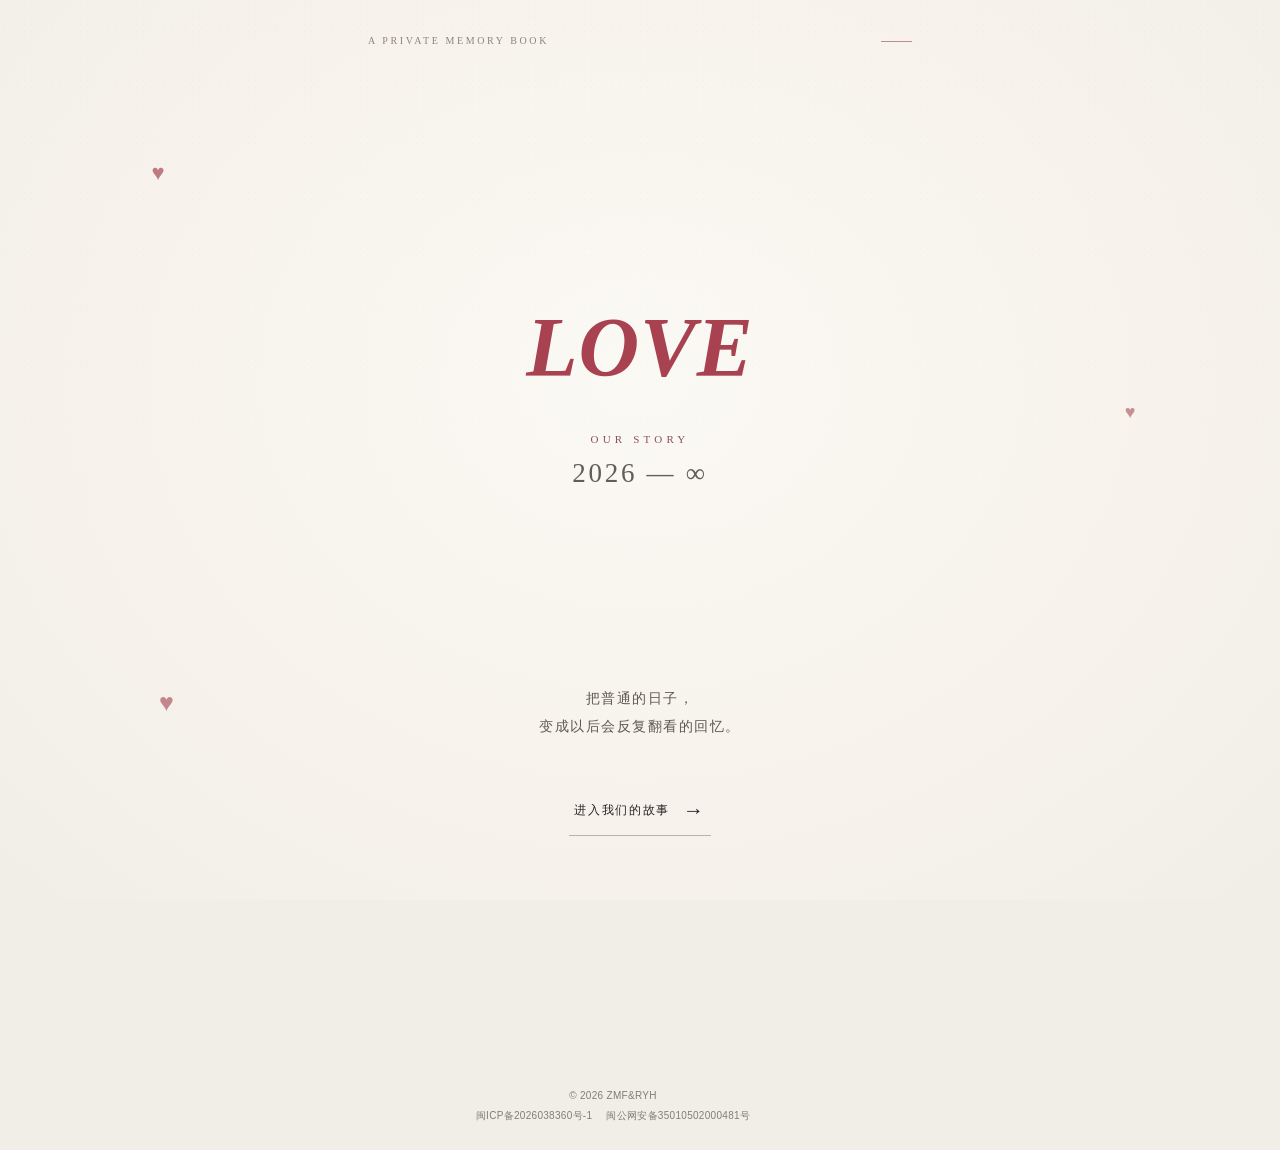
==== commit 5847e22a: "feat: add privacy-preserving analytics dashboard" ====
--- a/public/index.html
+++ b/public/index.html
@@ -328,6 +328,7 @@
       <label for="music-volume">音量 <input id="music-volume" type="range" min="0" max="100" step="1" value="30" aria-label="音乐音量"></label>
     </div>
   </div>
+  <script src="/analytics.js?v=1"></script>
   <script src="/photo-metadata.js?v=1"></script>
   <script src="/book-cover.js?v=cover-v1"></script>
   <script src="book-layouts.js?v=note-stack-20260926"></script>
@@ -346,6 +347,7 @@
       siteShell.inert=true;
       introCover.inert=false;introCover.setAttribute('aria-hidden','false');
       document.documentElement.classList.add('story-cover-open');
+      window.SiteAnalytics?.view('startup');
       setTimeout(()=>{if(document.documentElement.classList.contains('story-cover-open'))enterStoryButton.focus({preventScroll:true})},520);
     }
     function enterStory(){
@@ -353,6 +355,7 @@
       siteShell.inert=false;introCover.inert=true;introCover.setAttribute('aria-hidden','true');
       document.documentElement.classList.remove('story-cover-open');
       renderAlbumCover();
+      window.SiteAnalytics?.view(view);
       openCoverButton.focus({preventScroll:true});
     }
     openCoverButton.addEventListener('click',showCover);
@@ -657,7 +660,7 @@
     function updateStoryNav(index){const count=photos.length;if(!count){$('#moment-prev-label').textContent='—';$('#moment-current-label').textContent='00';$('#moment-next-label').textContent='—';return}const label=i=>String(wrap(i,count)+1).padStart(2,'0');$('#moment-prev-label').textContent=label(index-1);$('#moment-current-label').textContent=label(index);$('#moment-next-label').textContent=label(index+1)}
     function animate(t){const ms=last?Math.min(t-last,50):16;last=t;if(render(false,ms))frame=requestAnimationFrame(animate);else{frame=0;last=0;if(Math.abs(position)>photos.length*10){const laps=Math.trunc(position/photos.length)*photos.length;position-=laps;target-=laps;}}}
     function wake(){if(!frame)frame=requestAnimationFrame(animate)}
-    function switchView(v){view=v;stage.dataset.view=v;setYear(selectedYear,true);document.body.classList.toggle('book-mode',v==='book');if(v!=='book'&&scrollY)scrollTo(0,0);bookReader.hidden=v!=='book';bookObject.hidden=!bookPages.length;$('#book-controls').hidden=!bookPages.length;empty.hidden=(v==='book'?bookPages.length:photos.length)>0;empty.querySelector('h2').textContent=v==='book'?'书本尚未排版':'让照片围成一圈';$('#empty-message').textContent=v==='book'&&!bookPages.length?'这个年份的书本还没有页面。':`这个年份暂时没有照片，请切换到 ${selectedYear==='2026'?'2027':'2026'} 年。`;list.setAttribute('aria-hidden',String(v==='book'));document.querySelectorAll('.views [data-view]').forEach(b=>b.setAttribute('aria-pressed',String(b.dataset.view===v)));if(v==='book')showAlbumCover();else{clearTimeout(albumCoverTimer);albumCoverOpening=false;stopBookTurn();applyAlbumVisibility()}render(true);wake()}
+    function switchView(v){view=v;stage.dataset.view=v;setYear(selectedYear,true);document.body.classList.toggle('book-mode',v==='book');if(v!=='book'&&scrollY)scrollTo(0,0);bookReader.hidden=v!=='book';bookObject.hidden=!bookPages.length;$('#book-controls').hidden=!bookPages.length;empty.hidden=(v==='book'?bookPages.length:photos.length)>0;empty.querySelector('h2').textContent=v==='book'?'书本尚未排版':'让照片围成一圈';$('#empty-message').textContent=v==='book'&&!bookPages.length?'这个年份的书本还没有页面。':`这个年份暂时没有照片，请切换到 ${selectedYear==='2026'?'2027':'2026'} 年。`;list.setAttribute('aria-hidden',String(v==='book'));document.querySelectorAll('.views [data-view]').forEach(b=>b.setAttribute('aria-pressed',String(b.dataset.view===v)));if(v==='book')showAlbumCover();else{clearTimeout(albumCoverTimer);albumCoverOpening=false;stopBookTurn();applyAlbumVisibility()}render(true);wake();if(!document.documentElement.classList.contains('story-cover-open'))window.SiteAnalytics?.view(v)}
     document.querySelectorAll('.views [data-view]').forEach(b=>b.addEventListener('click',()=>switchView(b.dataset.view)));
     for(const id of ['year','prev-year','next-year'])$("#"+id).addEventListener('click',()=>setYear(adjacentYear(id==='prev-year'?-1:1)));
     document.querySelectorAll('.book-year').forEach(button=>button.addEventListener('click',()=>setYear(button.dataset.year)));
@@ -762,6 +765,7 @@
         setYear(selectedYear,true);
       }catch{bookLayoutConfigured=false;deriveBookPages();if(view==='book')build()}
     }
+    window.SiteAnalytics?.view(coverOpen?'startup':view);
     const previewYear=new URLSearchParams(location.search).get('bookYear');
     window.addEventListener('resize',()=>{stopBookTurn();render(true)});reduced.addEventListener('change',()=>{if(reduced.matches)stopBookTurn();render(true)});setYear(previewYear==='2027'?'2027':'2026');Promise.all([loadPublishedPhotos(),loadBookLayout(),loadAlbumCover()]);
     document.addEventListener('visibilitychange',()=>{if(!document.hidden){loadPublishedPhotos();loadBookLayout()}});
